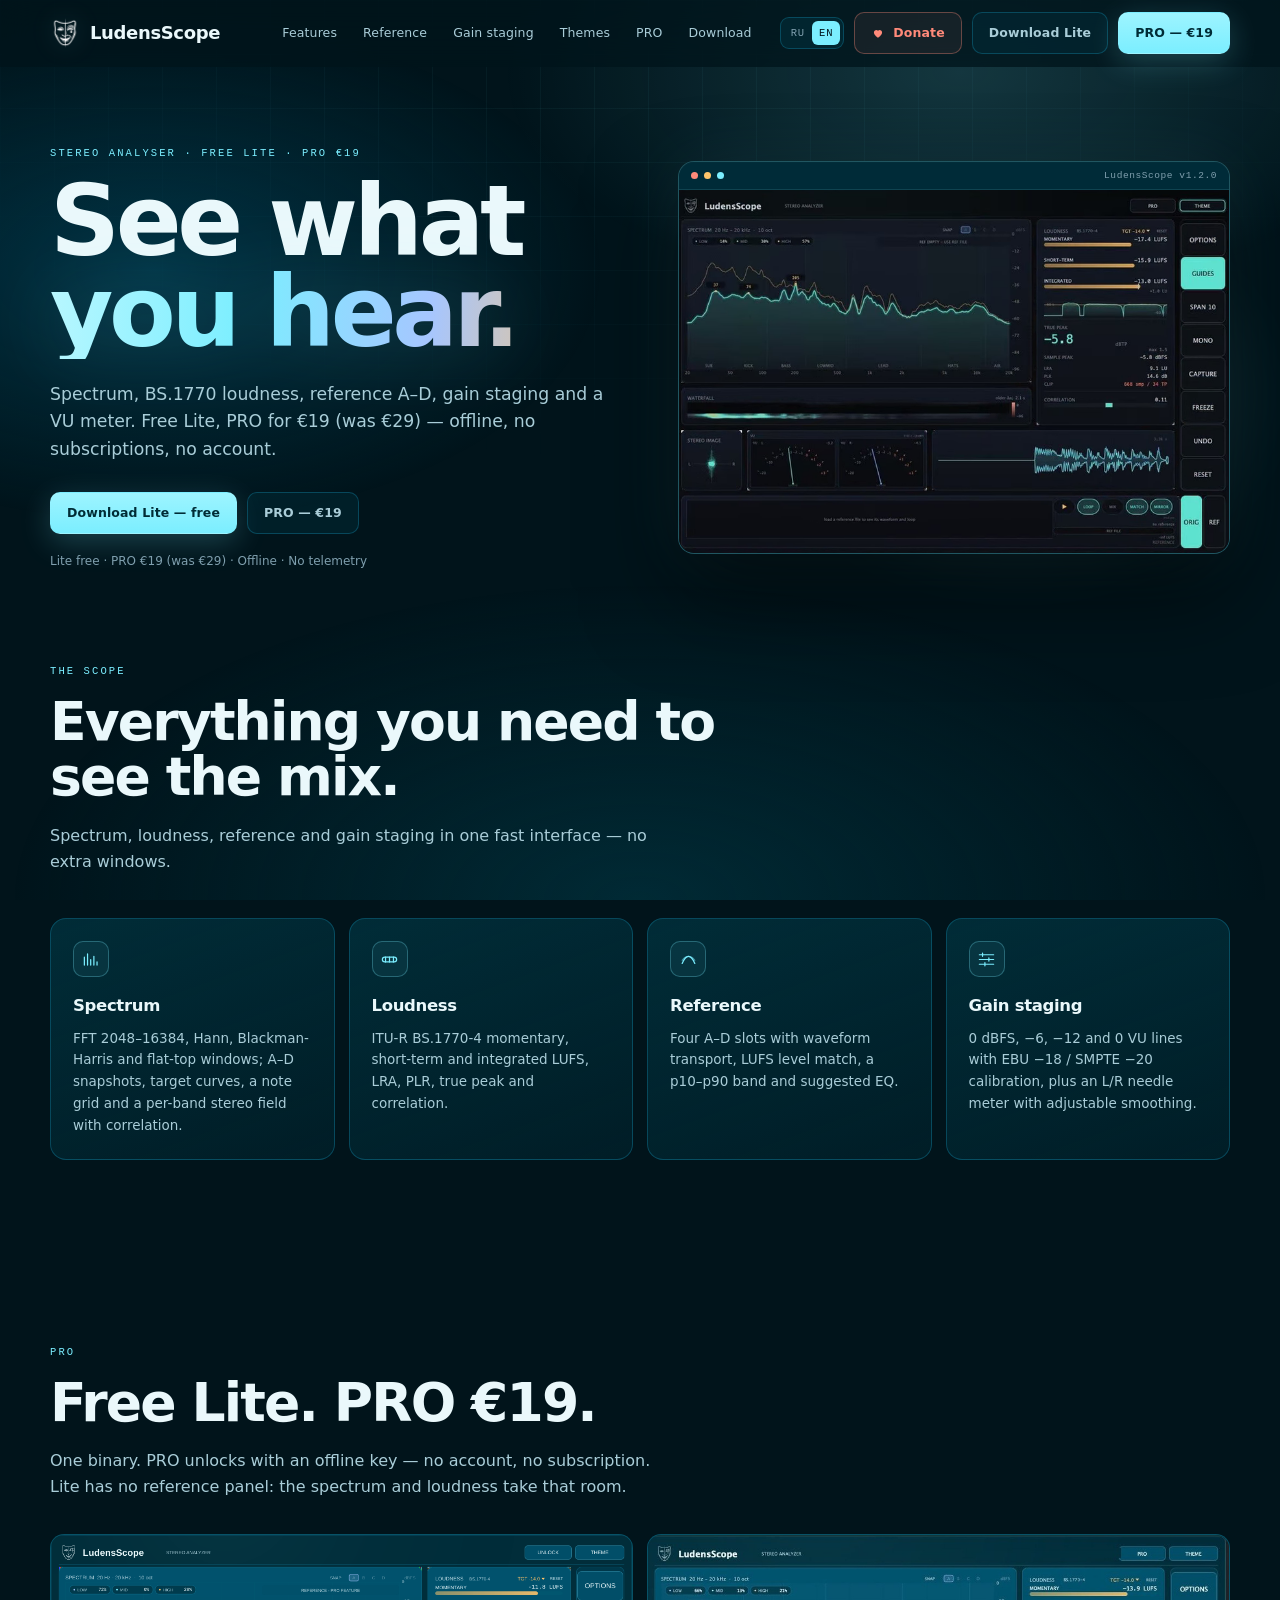
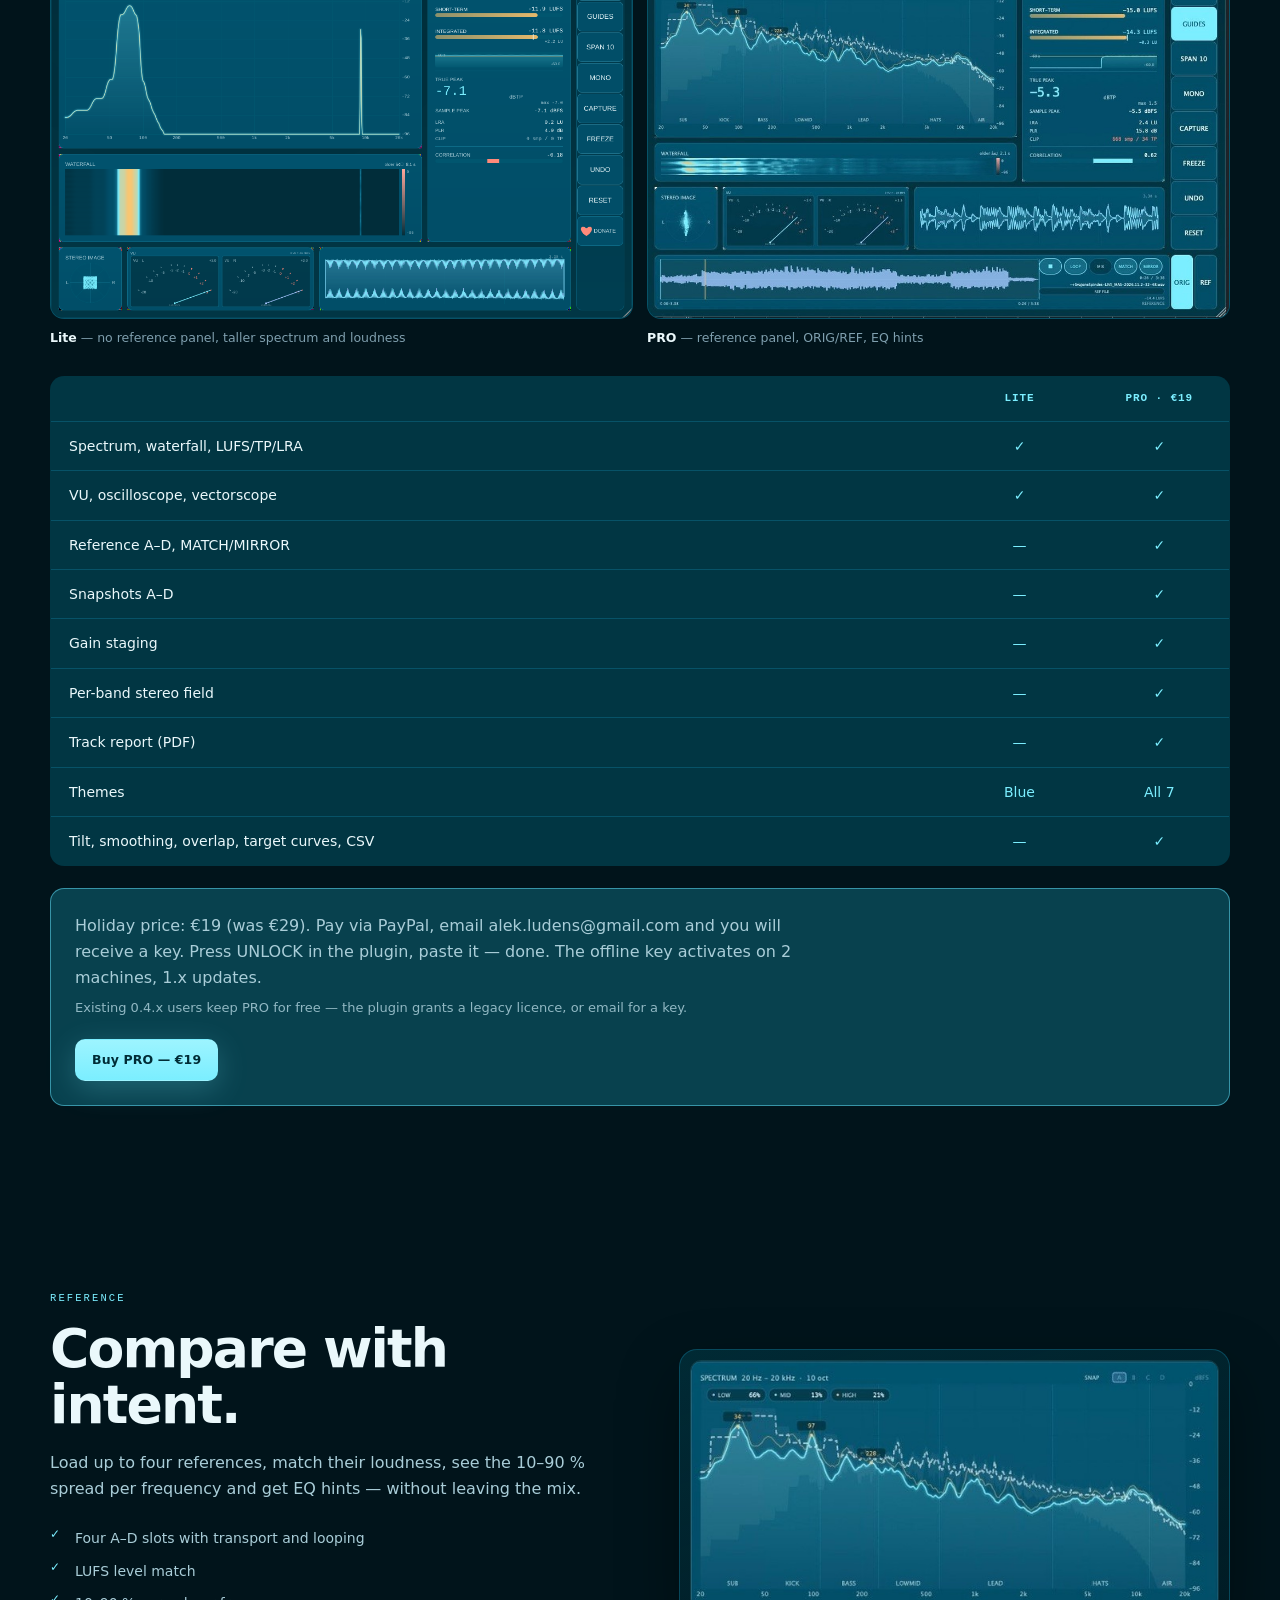
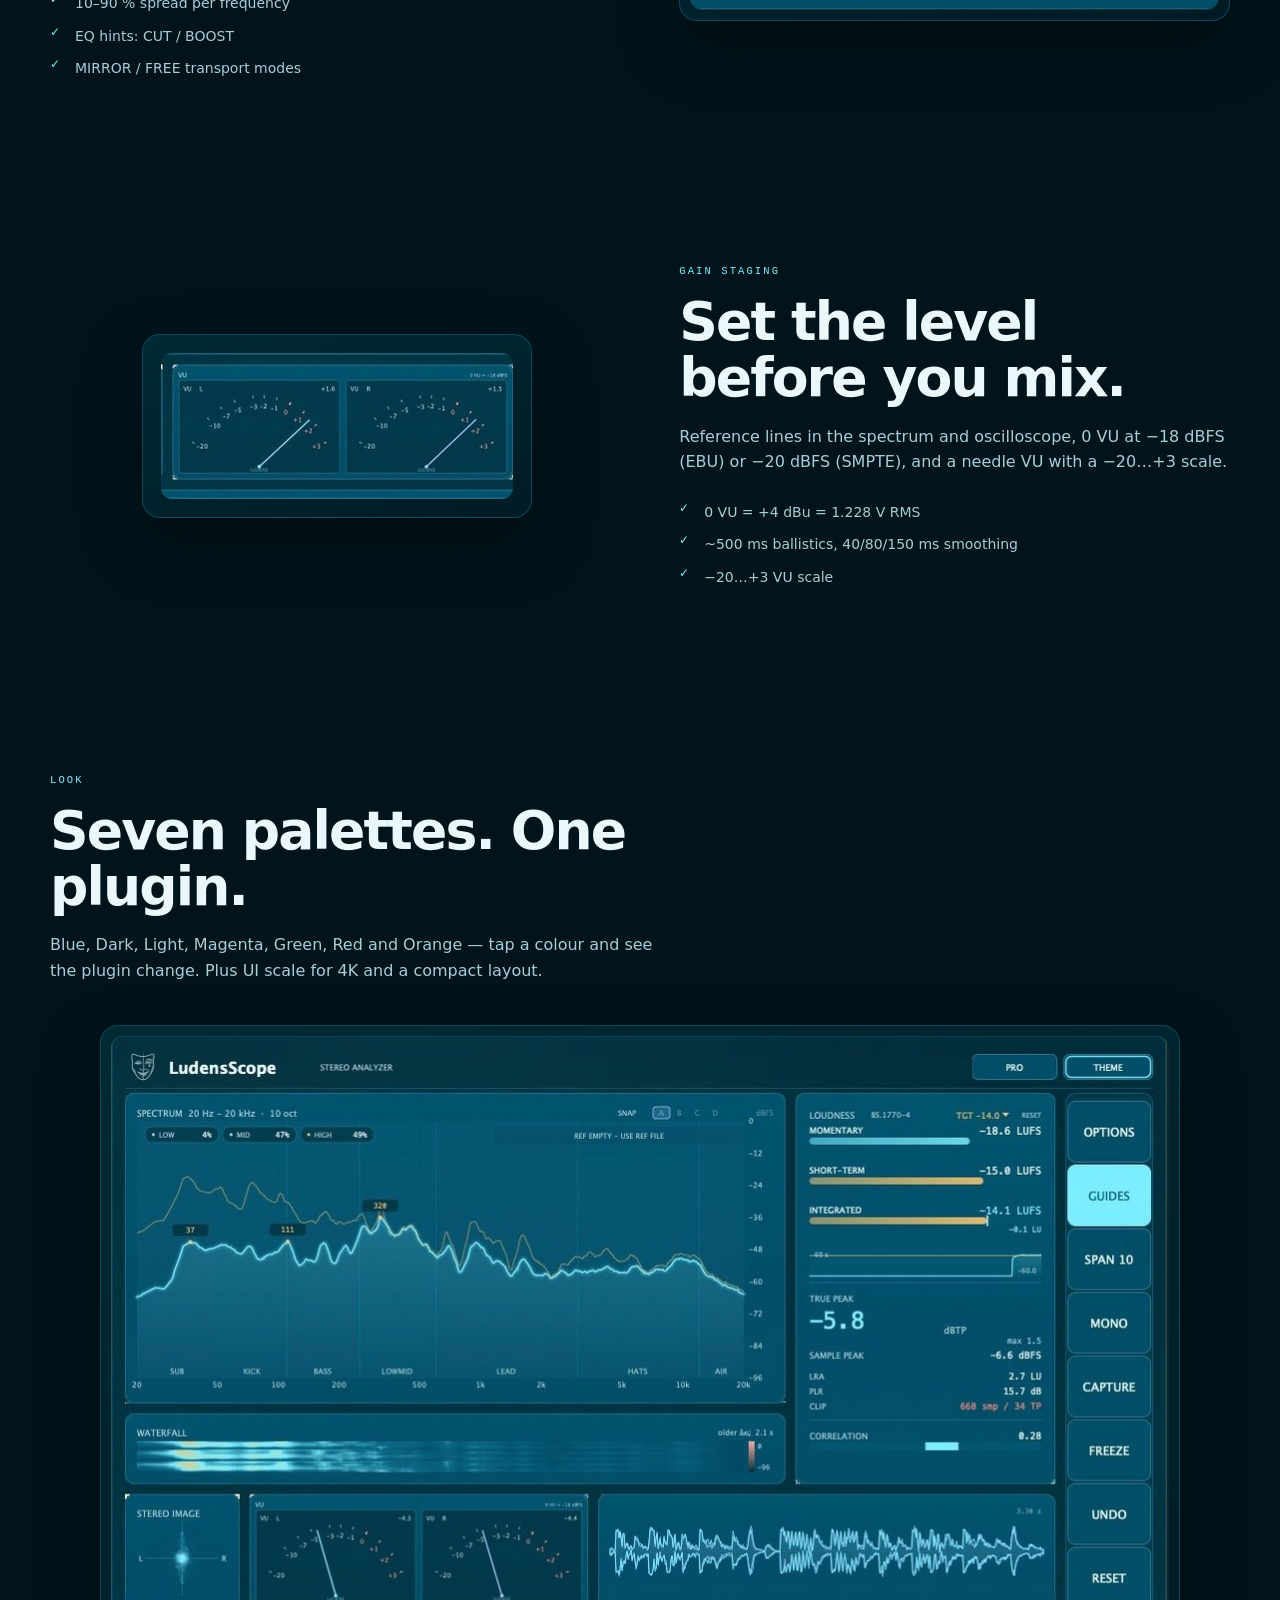
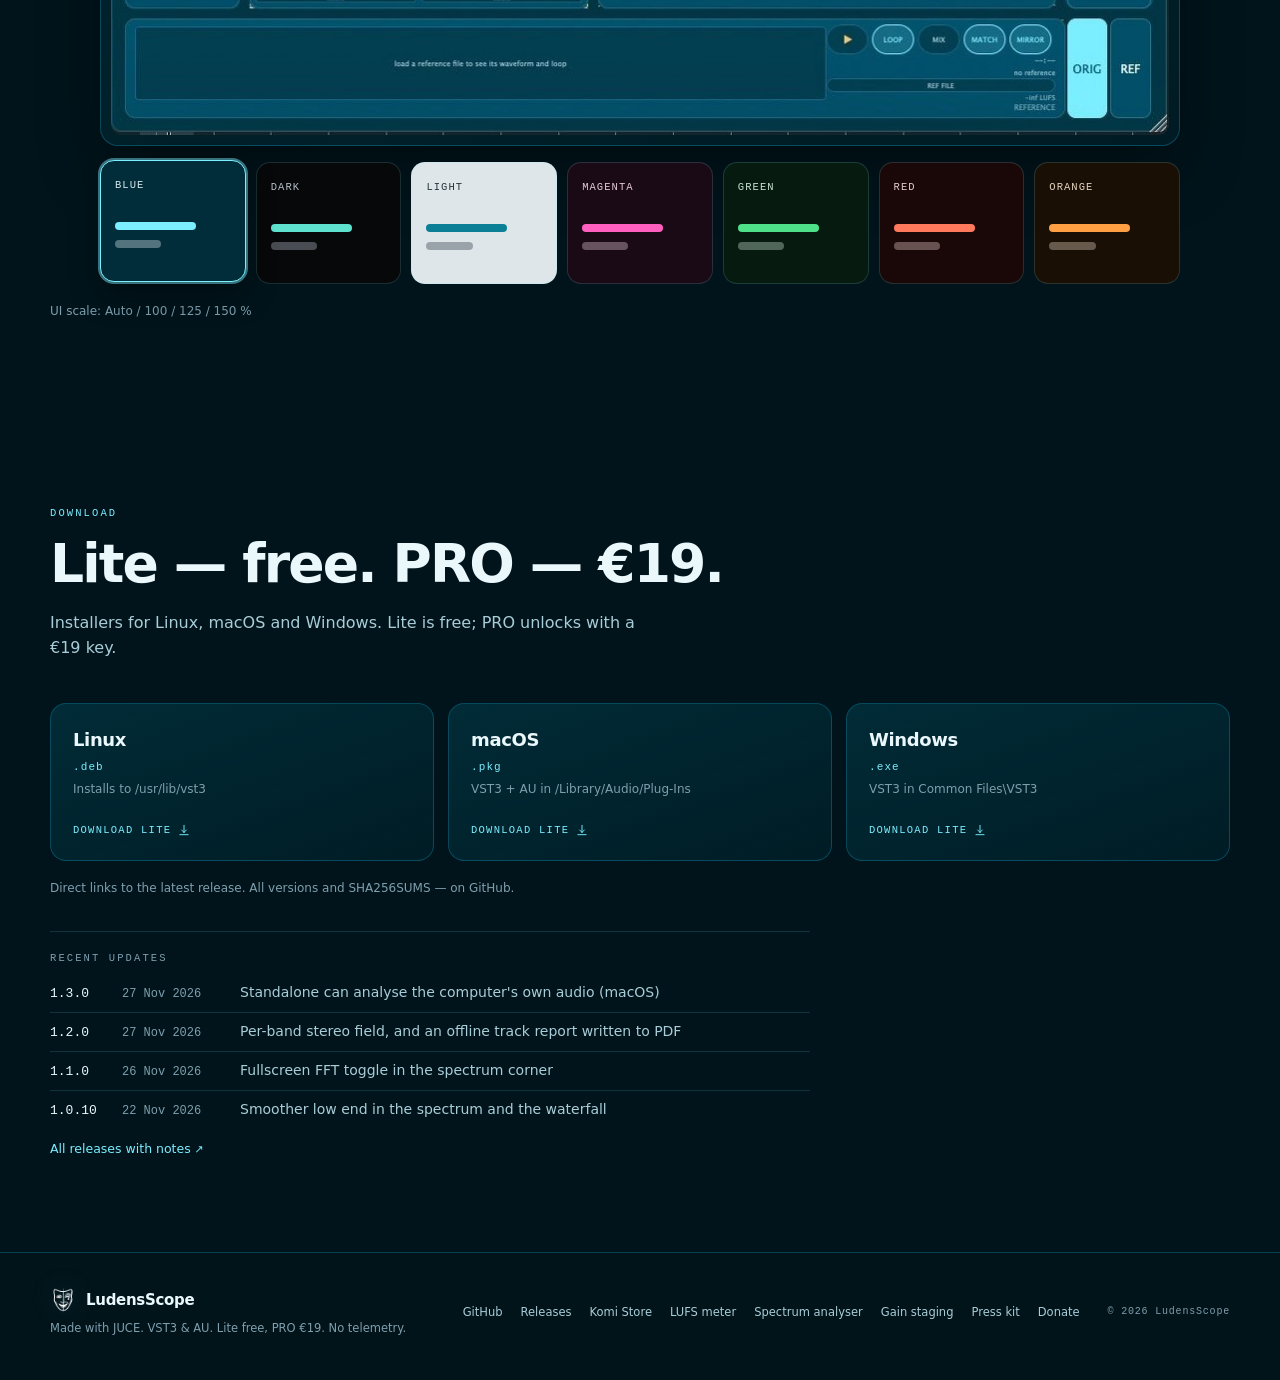
==== site/index.html @ 02ed9306 "1.3.0: system audio capture in the standalone (macOS) The standalone can meter what the computer pla" ====
<!DOCTYPE html>
<html lang="en"><head>
  <meta charset="utf-8">
  <meta name="viewport" content="width=device-width, initial-scale=1">
  <title>LudensScope — stereo analyser. Free Lite, PRO €19</title>
  <meta name="description" content="A free stereo analyzer for VST3 and AU: spectrum, BS.1770 loudness, four reference slots, gain staging and a standard VU meter.">
  <meta property="og:title" content="LudensScope — see what you hear">
  <meta property="og:description" content="A free stereo analyzer for VST3 and AU. Spectrum, loudness, reference, gain staging and VU.">
  <meta property="og:type" content="website">
  <meta property="og:image" content="https://ludensscope.pages.dev/assets/og-en.png">
  <meta property="og:image:width" content="1200">
  <meta property="og:image:height" content="630">
  <meta property="og:url" content="https://ludensscope.pages.dev/">
  <meta property="og:site_name" content="LudensScope">
  <meta property="og:locale" content="en_US">
  <meta property="og:locale:alternate" content="ru_RU">
  <meta name="twitter:card" content="summary_large_image">
  <meta name="twitter:image" content="https://ludensscope.pages.dev/assets/og-en.png">
  <meta name="theme-color" content="#01141b">
  <meta name="yandex-verification" content="302ff2bb98989cea">
<script type="application/ld+json">
{
  "@context": "https://schema.org",
  "@type": "SoftwareApplication",
  "name": "LudensScope",
  "description": "Stereo analyser for VST3, AU, CLAP and AAX: spectrum, BS.1770 loudness, four reference slots, gain staging and a needle VU meter. Free Lite, PRO €19.",
  "applicationCategory": "MultimediaApplication",
  "operatingSystem": "Windows, macOS, Linux",
  "softwareVersion": "1.3.0",
  "url": "https://ludensscope.pages.dev/",
  "offers": [
    { "@type": "Offer", "name": "Lite", "price": "0", "priceCurrency": "EUR", "availability": "https://schema.org/InStock" },
    { "@type": "Offer", "name": "PRO", "price": "19", "priceCurrency": "EUR", "url": "https://www.paypal.com/ncp/payment/9LQYYZMR7TW7G", "availability": "https://schema.org/InStock" }
  ]
}
</script>
  <link rel="canonical" href="https://ludensscope.pages.dev/">
  <link rel="icon" type="image/png" href="assets/logo.png">
  <link rel="stylesheet" href="styles.css">
  <noscript><style>.reveal{opacity:1;transform:none}</style></noscript>
<link rel="alternate" hreflang="ru" href="https://ludensscope.pages.dev/ru/">
<link rel="alternate" hreflang="en" href="https://ludensscope.pages.dev/">
<link rel="alternate" hreflang="x-default" href="https://ludensscope.pages.dev/">
</head>
<body>
<a class="skip" href="#main">Skip to content</a>

<header class="site-header" id="header">
  <div class="wrap header-inner">
    <a class="brand" href="#top" aria-label="LudensScope">
      <img src="assets/logo.png" alt="" width="30" height="30">
      <span>LudensScope</span>
    </a>

    <nav class="nav" id="nav" aria-label="Main">
      <a href="#features">Features</a>
      <a href="#reference">Reference</a>
      <a href="#gain">Gain staging</a>
      <a href="#themes">Themes</a>
      <a href="#pro">PRO</a>
      <a href="#download">Download</a>
    </nav>

    <div class="header-actions">
      <div class="lang" role="group" aria-label="Language"><a href="ru/">RU</a><a class="active" href="./" aria-current="page">EN</a></div>
      <a class="btn btn-donate" href="https://www.paypal.com/donate/?business=0eskimo0%40gmail.com&amp;item_name=Support&amp;currency_code=USD" target="_blank" rel="noopener">
        <svg viewBox="0 0 24 24" aria-hidden="true"><path d="M12 20s-7-4.35-7-9a4 4 0 0 1 7-2.65A4 4 0 0 1 19 11c0 4.65-7 9-7 9Z"></path></svg>
        <span>Donate</span>
      </a>
      <a class="btn btn-ghost header-cta" href="#download">Download Lite</a>
      <a class="btn btn-primary header-cta" href="#pro">PRO — €19</a>
      <button class="menu" id="menu-toggle" type="button" aria-label="Menu" aria-expanded="false" aria-controls="nav">
        <span></span><span></span><span></span>
      </button>
    </div>
  </div>
</header>

<main id="main">
  <section class="hero" id="top">
    <div class="wrap hero-grid">
      <div class="hero-copy">
        <p class="eyebrow reveal visible">Stereo analyser · Free Lite · <span class="nw">PRO €19</span></p>
        <h1 class="reveal visible"><span>See what</span> <span class="accent">you hear.</span></h1>
        <p class="lead reveal visible">Spectrum, BS.1770 loudness, reference A–D, gain staging and a VU meter. Free Lite, PRO for €19 (was €29) — offline, no subscriptions, no account.</p>
        <div class="hero-actions reveal">
          <a class="btn btn-primary" href="#download">Download Lite — free</a>
          <a class="btn btn-ghost" href="#pro">PRO — €19</a>
        </div>
        <p class="fine reveal">Lite free · PRO €19 (was €29) · Offline · No telemetry</p>
      </div>

      <div class="hero-visual reveal">
        <div class="window">
          <div class="window-bar">
            <span class="dot"></span><span class="dot"></span><span class="dot"></span>
            <em>LudensScope <span class="js-version">v1.2.0</span></em>
          </div>
          <video autoplay muted loop playsinline preload="metadata" poster="assets/ui-preview.jpg" width="848" height="560" aria-label="Animated preview of the LudensScope interface cycling through seven themes">
            <source src="assets/preview-themes.webm" type="video/webm">
            <source src="assets/preview-themes.mp4" type="video/mp4">
          </video>
        </div>
        <div class="glow" aria-hidden="true"></div>
      </div>
    </div>

  </section>

  <section class="section" id="features">
    <div class="wrap">
      <p class="eyebrow reveal">The scope</p>
      <h2 class="reveal">Everything you need to see the mix.</h2>
      <p class="section-lead reveal">Spectrum, loudness, reference and gain staging in one fast interface — no extra windows.</p>

      <div class="cards">
        <article class="card reveal">
          <div class="icon"><svg viewBox="0 0 24 24" aria-hidden="true"><path d="M3 19V9M7 19V5M11 19v-7M15 19V8M19 19v-4"></path></svg></div>
          <h3>Spectrum</h3>
          <p>FFT 2048–16384, Hann, Blackman-Harris and flat-top windows; A–D snapshots, target curves, a note grid and a per-band stereo field with correlation.</p>
        </article>
        <article class="card reveal">
          <div class="icon"><svg viewBox="0 0 24 24" aria-hidden="true"><rect x="3" y="9" width="18" height="6" rx="3"></rect><path d="M7 9v6M12 9v6M17 9v6"></path></svg></div>
          <h3>Loudness</h3>
          <p>ITU-R BS.1770-4 momentary, short-term and integrated LUFS, LRA, PLR, true peak and correlation.</p>
        </article>
        <article class="card reveal">
          <div class="icon"><svg viewBox="0 0 24 24" aria-hidden="true"><path d="M4 17c3-7 6-9 8-9s5 2 8 9"></path><path d="M4 13c3-4 6-5 8-5s5 1 8 5" opacity=".5"></path></svg></div>
          <h3>Reference</h3>
          <p>Four A–D slots with waveform transport, LUFS level match, a p10–p90 band and suggested EQ.</p>
        </article>
        <article class="card reveal">
          <div class="icon"><svg viewBox="0 0 24 24" aria-hidden="true"><path d="M3 6h18M3 12h18M3 18h18"></path><path d="M7 4v4M15 10v4M10 16v4"></path></svg></div>
          <h3>Gain staging</h3>
          <p>0 dBFS, −6, −12 and 0 VU lines with EBU −18 / SMPTE −20 calibration, plus an L/R needle meter with adjustable smoothing.</p>
        </article>
      </div>
    </div>
  </section>

  <section class="section" id="pro">
    <div class="wrap">
      <p class="eyebrow reveal">PRO</p>
      <h2 class="reveal">Free Lite. PRO €19.</h2>
      <p class="section-lead reveal">One binary. PRO unlocks with an offline key — no account, no subscription. Lite has no reference panel: the spectrum and loudness take that room.</p>
            <div class="compare reveal">
        <figure>
          <img src="assets/ui-preview-lite.png" width="1060" height="700"
               alt="Lite: spectrum and loudness use the full height, no reference panel">
          <figcaption><b>Lite</b> — no reference panel, taller spectrum and loudness</figcaption>
        </figure>
        <figure>
          <img src="assets/ui-preview.jpg" width="1060" height="700"
               alt="PRO: reference panel with transport, ORIG/REF and EQ hints">
          <figcaption><b>PRO</b> — reference panel, ORIG/REF, EQ hints</figcaption>
        </figure>
      </div>

<table class="price-table reveal">
        <thead><tr><th></th><th>Lite</th><th>PRO · €19</th></tr></thead>
        <tbody>
          <tr><td>Spectrum, waterfall, LUFS/TP/LRA</td><td>✓</td><td>✓</td></tr>
          <tr><td>VU, oscilloscope, vectorscope</td><td>✓</td><td>✓</td></tr>
          <tr><td>Reference A–D, MATCH/MIRROR</td><td>—</td><td>✓</td></tr>
          <tr><td>Snapshots A–D</td><td>—</td><td>✓</td></tr>
          <tr><td>Gain staging</td><td>—</td><td>✓</td></tr>
          <tr><td>Per-band stereo field</td><td>—</td><td>✓</td></tr>
          <tr><td>Track report (PDF)</td><td>—</td><td>✓</td></tr>
          <tr><td>Themes</td><td>Blue</td><td>All 7</td></tr>
          <tr><td>Tilt, smoothing, overlap, target curves, CSV</td><td>—</td><td>✓</td></tr>
        </tbody>
      </table>
      <div class="full-actions reveal">
        <p>Holiday price: €19 (was €29). Pay via PayPal, email <a href="mailto:alek.ludens@gmail.com">alek.ludens@gmail.com</a> and you will receive a key. Press UNLOCK in the plugin, paste it — done. The offline key activates on 2 machines, 1.x updates.</p>
        <p class="fine">Existing 0.4.x users keep PRO for free — the plugin grants a legacy licence, or email for a key.</p>
        <a class="btn btn-primary" href="https://www.paypal.com/ncp/payment/9LQYYZMR7TW7G" target="_blank" rel="noopener">Buy PRO — €19</a>
      </div>
    </div>
  </section>

  <section class="section split" id="reference">
    <div class="wrap split-grid">
      <div class="split-copy">
        <p class="eyebrow reveal">Reference</p>
        <h2 class="reveal">Compare with intent.</h2>
        <p class="section-lead reveal">Load up to four references, match their loudness, see the 10–90 % spread per frequency and get EQ hints — without leaving the mix.</p>
        <ul class="ticks reveal">
          <li>Four A–D slots with transport and looping</li>
          <li>LUFS level match</li>
          <li>10–90 % spread per frequency</li>
          <li>EQ hints: CUT / BOOST</li>
          <li>MIRROR / FREE transport modes</li>
        </ul>
      </div>
      <div class="shot reveal"><img src="assets/spectrum.png" alt="LudensScope spectrum: LOW/MID/HIGH bands, dBFS scale and frequency labels" ></div>
    </div>
  </section>

  <section class="section split reverse" id="gain">
    <div class="wrap split-grid">
      <div class="shot vu reveal"><img src="assets/vu.png" alt="LudensScope stereo VU meter with L and R needles" ></div>
      <div class="split-copy">
        <p class="eyebrow reveal">Gain staging</p>
        <h2 class="reveal">Set the level before you mix.</h2>
        <p class="section-lead reveal">Reference lines in the spectrum and oscilloscope, 0 VU at −18 dBFS (EBU) or −20 dBFS (SMPTE), and a needle VU with a −20…+3 scale.</p>
        <ul class="ticks reveal">
          <li>0 VU = +4 dBu = 1.228 V RMS</li>
          <li>~500 ms ballistics, 40/80/150 ms smoothing</li>
          <li>−20…+3 VU scale</li>
        </ul>
      </div>
    </div>
  </section>

  <section class="section" id="themes">
    <div class="wrap">
      <p class="eyebrow reveal">Look</p>
      <h2 class="reveal">Seven palettes. One plugin.</h2>
      <p class="section-lead reveal">Blue, Dark, Light, Magenta, Green, Red and Orange — tap a colour and see the plugin change. Plus UI scale for 4K and a compact layout.</p>

      <div class="theme-preview reveal">
        <img id="theme-shot" src="assets/themes/blue.jpg" width="1060" height="700"
             alt="LudensScope — theme Blue" data-alt-prefix="LudensScope — theme">
      </div>

      <div class="swatches reveal" data-theme-picker role="group" aria-label="Interface theme">
        <button class="swatch" type="button" data-shot="../assets/themes/blue.jpg" data-name="Blue" aria-pressed="true" style="--sw-bg:#012d3a;--sw-panel:#014e68;--sw-accent:#7beeff;--sw-text:#eaf8fb"><span>Blue</span><i></i><i></i><i></i></button>
        <button class="swatch" type="button" data-shot="../assets/themes/dark.jpg" data-name="Dark" aria-pressed="false" style="--sw-bg:#07080a;--sw-panel:#141922;--sw-accent:#5ee1cf;--sw-text:#c3ccd6"><span>Dark</span><i></i><i></i><i></i></button>
        <button class="swatch" type="button" data-shot="../assets/themes/light.jpg" data-name="Light" aria-pressed="false" style="--sw-bg:#dfe6ea;--sw-panel:#ffffff;--sw-accent:#0b7f96;--sw-text:#17262e"><span>Light</span><i></i><i></i><i></i></button>
        <button class="swatch" type="button" data-shot="../assets/themes/magenta.jpg" data-name="Magenta" aria-pressed="false" style="--sw-bg:#1a0a15;--sw-panel:#33132a;--sw-accent:#ff5fbf;--sw-text:#f6d9ea"><span>Magenta</span><i></i><i></i><i></i></button>
        <button class="swatch" type="button" data-shot="../assets/themes/green.jpg" data-name="Green" aria-pressed="false" style="--sw-bg:#071a10;--sw-panel:#0f2e1f;--sw-accent:#4fe08a;--sw-text:#d6f2e0"><span>Green</span><i></i><i></i><i></i></button>
        <button class="swatch" type="button" data-shot="../assets/themes/red.jpg" data-name="Red" aria-pressed="false" style="--sw-bg:#1a0808;--sw-panel:#331111;--sw-accent:#ff7a5c;--sw-text:#f6dada"><span>Red</span><i></i><i></i><i></i></button>
        <button class="swatch" type="button" data-shot="../assets/themes/orange.jpg" data-name="Orange" aria-pressed="false" style="--sw-bg:#1a0f05;--sw-panel:#33200c;--sw-accent:#ff9f43;--sw-text:#f6e6d2"><span>Orange</span><i></i><i></i><i></i></button>
      </div>
      <p class="fine reveal">UI scale: Auto / 100 / 125 / 150 %</p>
    </div>
  </section>

  <section class="section" id="download">
    <div class="wrap">
      <p class="eyebrow reveal">Download</p>
      <h2 class="reveal">Lite — free. PRO — €19.</h2>
      <p class="section-lead reveal">Installers for Linux, macOS and Windows. Lite is free; PRO unlocks with a €19 key.</p>

      <div class="downloads">
        <a class="download reveal" href="https://github.com/ltillegal/ludensscope/releases/latest/download/LudensScope-linux.deb" target="_blank" rel="noopener">
          <span class="os">Linux</span>
          <span class="file">.deb</span>
          <span class="path">Installs to /usr/lib/vst3</span>
          <span class="dl"><span>Download Lite</span><svg viewBox="0 0 24 24" aria-hidden="true"><path d="M12 4v12m0 0 4-4m-4 4-4-4M5 20h14"></path></svg></span>
        </a>
        <a class="download reveal" href="https://github.com/ltillegal/ludensscope/releases/latest/download/LudensScope-macos.pkg" target="_blank" rel="noopener">
          <span class="os">macOS</span>
          <span class="file">.pkg</span>
          <span class="path">VST3 + AU in /Library/Audio/Plug-Ins</span>
          <span class="dl"><span>Download Lite</span><svg viewBox="0 0 24 24" aria-hidden="true"><path d="M12 4v12m0 0 4-4m-4 4-4-4M5 20h14"></path></svg></span>
        </a>
        <a class="download reveal" href="https://github.com/ltillegal/ludensscope/releases/latest/download/LudensScope-windows.exe" target="_blank" rel="noopener">
          <span class="os">Windows</span>
          <span class="file">.exe</span>
          <span class="path">VST3 in Common Files\VST3</span>
          <span class="dl"><span>Download Lite</span><svg viewBox="0 0 24 24" aria-hidden="true"><path d="M12 4v12m0 0 4-4m-4 4-4-4M5 20h14"></path></svg></span>
        </a>
      </div>

      <p class="fine reveal">Direct links to the latest release. All versions and SHA256SUMS — <a href="https://github.com/ltillegal/ludensscope/releases">on GitHub</a>.</p>

      <div class="updates reveal" id="updates">
        <p class="updates-title">Recent updates</p>
        <ul>
          <li><span class="ver">1.3.0</span><span class="date">27 Nov 2026</span><span class="what">Standalone can analyse the computer's own audio (macOS)</span></li>
          <li><span class="ver">1.2.0</span><span class="date">27 Nov 2026</span><span class="what">Per-band stereo field, and an offline track report written to PDF</span></li>
          <li><span class="ver">1.1.0</span><span class="date">26 Nov 2026</span><span class="what">Fullscreen FFT toggle in the spectrum corner</span></li>
          <li><span class="ver">1.0.10</span><span class="date">22 Nov 2026</span><span class="what">Smoother low end in the spectrum and the waterfall</span></li>
        </ul>
        <a class="updates-more" href="https://github.com/ltillegal/ludensscope/releases">All releases with notes</a>
      </div>

    </div>
  </section>

</main>

<footer class="footer">
  <div class="wrap footer-inner">
    <div class="footer-brand">
      <a class="brand" href="#top"><img src="assets/logo.png" alt="" width="26" height="26"><span>LudensScope</span></a>
      <p>Made with JUCE. VST3 &amp; AU. Lite free, PRO €19. No telemetry.</p>
    </div>
    <nav class="footer-nav" aria-label="Links">
      <a href="https://github.com/ltillegal/ludensscope" target="_blank" rel="noopener">GitHub</a>
      <a href="https://github.com/ltillegal/ludensscope/releases" target="_blank" rel="noopener">Releases</a>
      <a href="https://komistore.app/" target="_blank" rel="noopener">Komi Store</a>
      <a href="free-lufs-meter/">LUFS meter</a>
      <a href="free-spectrum-analyzer/">Spectrum analyser</a>
      <a href="gain-staging/">Gain staging</a>
      <a href="press/">Press kit</a>
      <a href="https://www.paypal.com/donate/?business=0eskimo0%40gmail.com&amp;item_name=Support&amp;currency_code=USD" target="_blank" rel="noopener">Donate</a>
    </nav>
    <p class="copy">© 2026 LudensScope</p>
  </div>
</footer>

<script src="app.js"></script>


</body></html>
---- site/styles.css ----
:root {
  --bg: #01141b;
  --bg-2: #012d3a;
  --panel: #013643;
  --panel-2: #014e68;
  --line: rgba(13, 106, 134, 0.55);
  --line-soft: rgba(123, 238, 255, 0.14);
  --text: #eaf8fb;
  --dim: #a9cdd8;
  --mute: #7f9fae;
  --accent: #7beeff;
  --accent-2: #ffc46b;
  --hot: #ff8a7a;
  --cold: #a6c6ff;
  --violet: #b18cff;
  --radius: 18px;
  --wrap: 1180px;
  --sans: Inter, ui-sans-serif, system-ui, -apple-system, "Segoe UI", Roboto, sans-serif;
  --mono: "JetBrains Mono", ui-monospace, SFMono-Regular, Menlo, Consolas, monospace;
}

* { box-sizing: border-box; }

html { scroll-behavior: smooth; overflow-x: clip; }

section[id] { scroll-margin-top: 84px; }

body {
  margin: 0;
  background: var(--bg);
  color: var(--text);
  font-family: var(--sans);
  font-size: 16px;
  line-height: 1.6;
  -webkit-font-smoothing: antialiased;
  overflow-x: hidden;
}

body::before {
  content: "";
  position: fixed;
  inset: 0;
  z-index: -2;
  background-image:
    linear-gradient(rgba(123, 238, 255, 0.045) 1px, transparent 1px),
    linear-gradient(90deg, rgba(123, 238, 255, 0.045) 1px, transparent 1px);
  background-size: 54px 54px;
  -webkit-mask-image: radial-gradient(ellipse 90% 70% at 50% 0%, #000 20%, transparent 75%);
  mask-image: radial-gradient(ellipse 90% 70% at 50% 0%, #000 20%, transparent 75%);
  pointer-events: none;
}

body::after {
  content: "";
  position: fixed;
  inset: 0;
  z-index: -1;
  background:
    radial-gradient(ellipse 55% 40% at 75% 8%, rgba(123, 238, 255, 0.16), transparent 65%),
    radial-gradient(ellipse 50% 40% at 12% 30%, rgba(1, 78, 104, 0.55), transparent 70%),
    radial-gradient(ellipse 70% 50% at 50% 100%, rgba(1, 54, 67, 0.65), transparent 70%);
  pointer-events: none;
}

::selection { background: var(--accent); color: var(--bg); }

a { color: inherit; text-decoration: none; }

img { max-width: 100%; }
.nw { white-space: nowrap; }

.wrap {
  width: min(var(--wrap), calc(100% - 48px));
  margin-inline: auto;
}

.skip {
  position: absolute;
  left: -999px;
  top: 10px;
  z-index: 100;
  padding: 10px 16px;
  border-radius: 10px;
  background: var(--accent);
  color: var(--bg);
  font-weight: 700;
}
.skip:focus { left: 16px; }

.eyebrow {
  margin: 0 0 14px;
  font-family: var(--mono);
  font-size: 10.5px;
  letter-spacing: 0.2em;
  text-transform: uppercase;
  color: var(--accent);
  opacity: 0.85;
}

h1, h2, h3 { margin: 0; font-weight: 700; letter-spacing: -0.035em; }

h2 {
  font-size: clamp(2rem, 4.2vw, 3.35rem);
  line-height: 1.04;
  max-width: 760px;
}

.lead {
  margin: 22px 0 0;
  max-width: 560px;
  font-size: clamp(1rem, 1.35vw, 1.12rem);
  color: var(--dim);
}

.section-lead {
  margin: 18px 0 0;
  max-width: 620px;
  font-size: 1rem;
  color: var(--dim);
}

.fine {
  margin: 18px 0 0;
  font-size: 12px;
  color: var(--mute);
}

/* ---------- recent updates ---------- */

.updates {
  margin-top: 32px;
  padding-top: 18px;
  border-top: 1px solid var(--line-soft);
  max-width: 760px;
}

.updates-title {
  margin: 0 0 8px;
  font-family: var(--mono);
  font-size: 10.5px;
  letter-spacing: 0.2em;
  text-transform: uppercase;
  color: var(--mute);
}

.updates ul { list-style: none; margin: 0; padding: 0; }

.updates li {
  display: grid;
  grid-template-columns: 58px 104px 1fr;
  gap: 14px;
  align-items: baseline;
  padding: 7px 0;
  border-bottom: 1px solid var(--line-soft);
  font-size: 14px;
  color: var(--dim);
}

.updates li:last-child { border-bottom: 0; }
.updates .ver { font-family: var(--mono); font-size: 13px; color: var(--text); }
.updates .date { font-family: var(--mono); font-size: 12px; color: var(--mute); }

.updates-more {
  display: inline-block;
  margin-top: 10px;
  font-size: 12.5px;
  color: var(--accent);
  text-decoration: none;
}

.updates-more::after { content: " \2197"; font-size: 11px; }
.updates-more:hover { text-decoration: underline; }

@media (max-width: 560px) {
  .updates li { grid-template-columns: 58px 1fr; gap: 4px 12px; }
  .updates .what { grid-column: 1 / -1; }
}

/* ---------- header ---------- */

.site-header {
  position: sticky;
  top: 0;
  z-index: 50;
  background: rgba(1, 20, 27, 0.75);
  -webkit-backdrop-filter: blur(16px);
  backdrop-filter: blur(16px);
  border-bottom: 1px solid transparent;
  transition: border-color 0.25s ease, background 0.25s ease;
}
.site-header.scrolled {
  background: rgba(1, 20, 27, 0.92);
  border-bottom-color: var(--line);
}

.header-inner {
  display: flex;
  align-items: center;
  gap: 28px;
  height: 66px;
}

.brand {
  display: inline-flex;
  align-items: center;
  gap: 10px;
  font-size: 18px;
  font-weight: 700;
  letter-spacing: -0.02em;
  white-space: nowrap;
}
.brand img { display: block; filter: drop-shadow(0 0 12px rgba(123, 238, 255, 0.25)); }

.nav {
  display: flex;
  align-items: center;
  gap: 26px;
  margin-left: auto;
}
.nav a {
  font-size: 12.5px;
  letter-spacing: 0.01em;
  color: var(--dim);
  transition: color 0.18s ease;
}
.nav a:hover { color: var(--text); }

.header-actions {
  display: flex;
  align-items: center;
  gap: 10px;
}

.lang {
  display: inline-flex;
  align-items: center;
  padding: 3px;
  border: 1px solid var(--line);
  border-radius: 9px;
  background: rgba(1, 54, 67, 0.45);
}
.lang a {
  display: inline-block;
  color: var(--mute);
  font-family: var(--mono);
  font-size: 10.5px;
  letter-spacing: 0.08em;
  padding: 4px 7px;
  border-radius: 6px;
  text-decoration: none;
  transition: background 0.18s ease, color 0.18s ease;
}
.lang a.active { background: var(--accent); color: var(--bg); }
.lang a:focus-visible { outline: 2px solid var(--accent-2); outline-offset: 2px; }

.btn {
  display: inline-flex;
  align-items: center;
  gap: 8px;
  padding: 10px 16px;
  border-radius: 10px;
  border: 1px solid transparent;
  font-size: 12.5px;
  font-weight: 600;
  letter-spacing: 0.01em;
  cursor: pointer;
  transition: transform 0.18s ease, background 0.18s ease, border-color 0.18s ease, box-shadow 0.18s ease;
  white-space: nowrap;
}
.btn:hover { transform: translateY(-1px); }
.btn:focus-visible { outline: 2px solid var(--accent-2); outline-offset: 3px; }

.btn-primary {
  background: linear-gradient(180deg, #9df4ff, var(--accent));
  color: #002c36;
  box-shadow: 0 8px 30px rgba(123, 238, 255, 0.22);
}
.btn-primary:hover { box-shadow: 0 10px 36px rgba(123, 238, 255, 0.32); }

.btn-ghost {
  border-color: var(--line);
  background: rgba(1, 54, 67, 0.35);
  color: var(--dim);
}
.btn-ghost:hover { border-color: rgba(123, 238, 255, 0.5); color: var(--text); }

.btn-donate {
  border-color: rgba(255, 138, 122, 0.35);
  background: rgba(255, 138, 122, 0.07);
  color: var(--hot);
}
.btn-donate svg {
  width: 14px;
  height: 14px;
  fill: currentColor;
  stroke: none;
}
.btn-donate:hover { border-color: rgba(255, 138, 122, 0.65); background: rgba(255, 138, 122, 0.12); }

.menu {
  display: none;
  width: 38px;
  height: 38px;
  padding: 10px 9px;
  border: 1px solid var(--line);
  border-radius: 9px;
  background: rgba(1, 54, 67, 0.35);
  cursor: pointer;
}
.menu span {
  display: block;
  height: 1.5px;
  margin: 4px 0;
  background: var(--dim);
  border-radius: 2px;
  transition: transform 0.2s ease, opacity 0.2s ease;
}

/* ---------- hero ---------- */

.hero { padding: 78px 0 56px; }

.hero-grid {
  display: grid;
  grid-template-columns: 1.02fr 0.98fr;
  align-items: center;
  gap: 54px;
}

.hero h1 {
  font-size: clamp(3.4rem, 7.6vw, 6.2rem);
  line-height: 0.94;
  letter-spacing: -0.045em;
}
.hero h1 span { display: block; }
.hero h1 .accent {
  background: linear-gradient(96deg, #b8f7ff 0%, var(--accent) 34%, var(--cold) 66%, var(--accent-2) 100%);
  -webkit-background-clip: text;
  background-clip: text;
  color: transparent;
  filter: drop-shadow(0 0 38px rgba(123, 238, 255, 0.18));
}

.hero-actions {
  display: flex;
  flex-wrap: wrap;
  gap: 10px;
  margin-top: 28px;
}

.hero-visual { position: relative; }

.window {
  position: relative;
  z-index: 2;
  border: 1px solid rgba(123, 238, 255, 0.25);
  border-radius: 16px;
  background: #01222c;
  overflow: hidden;
  box-shadow:
    0 40px 90px rgba(0, 0, 0, 0.55),
    0 0 70px rgba(123, 238, 255, 0.09),
    inset 0 1px 0 rgba(255, 255, 255, 0.06);
}
.window-bar {
  display: flex;
  align-items: center;
  gap: 6px;
  height: 28px;
  padding: 0 12px;
  background: rgba(1, 45, 58, 0.9);
  border-bottom: 1px solid rgba(123, 238, 255, 0.12);
}
.window-bar .dot {
  width: 7px;
  height: 7px;
  border-radius: 50%;
  background: var(--line);
}
.window-bar .dot:nth-child(1) { background: var(--hot); }
.window-bar .dot:nth-child(2) { background: var(--accent-2); }
.window-bar .dot:nth-child(3) { background: var(--accent); }
.window-bar em {
  margin-left: auto;
  font-family: var(--mono);
  font-size: 9.5px;
  font-style: normal;
  letter-spacing: 0.06em;
  color: var(--mute);
}
.window img, .window video { display: block; width: 100%; height: auto; }

.glow {
  position: absolute;
  inset: -12% -8% -18% -8%;
  z-index: 0;
  background: radial-gradient(ellipse 60% 55% at 60% 55%, rgba(123, 238, 255, 0.25), transparent 70%);
  filter: blur(28px);
  pointer-events: none;
}

.stats {
  display: grid;
  grid-template-columns: repeat(4, 1fr);
  gap: 18px;
  margin-top: 64px;
  padding-top: 24px;
  border-top: 1px solid var(--line);
}
.stats div { display: flex; flex-direction: column; gap: 4px; }
.stats strong {
  font-family: var(--mono);
  font-size: clamp(1.15rem, 2vw, 1.55rem);
  font-weight: 500;
  letter-spacing: -0.03em;
  color: var(--text);
}
.stats span {
  font-family: var(--mono);
  font-size: 10px;
  letter-spacing: 0.14em;
  text-transform: uppercase;
  color: var(--mute);
}

/* ---------- sections ---------- */

.section { padding: 92px 0; }

#features { padding-top: 36px; }

.cards {
  display: grid;
  grid-template-columns: repeat(4, 1fr);
  gap: 14px;
  margin-top: 44px;
}

.card {
  position: relative;
  padding: 22px;
  border: 1px solid var(--line);
  border-radius: 16px;
  background: linear-gradient(160deg, rgba(1, 54, 67, 0.72), rgba(1, 45, 58, 0.38));
  transition: transform 0.22s ease, border-color 0.22s ease, background 0.22s ease;
}
.card:hover {
  transform: translateY(-3px);
  border-color: rgba(123, 238, 255, 0.42);
  background: linear-gradient(160deg, rgba(1, 60, 75, 0.85), rgba(1, 45, 58, 0.45));
}
.card .icon {
  width: 36px;
  height: 36px;
  display: grid;
  place-items: center;
  margin-bottom: 16px;
  border: 1px solid rgba(123, 238, 255, 0.28);
  border-radius: 10px;
  background: rgba(123, 238, 255, 0.06);
  color: var(--accent);
}
.card .icon svg {
  width: 19px;
  height: 19px;
  fill: none;
  stroke: currentColor;
  stroke-width: 1.55;
  stroke-linecap: round;
  stroke-linejoin: round;
}
.card h3 { font-size: 16.5px; letter-spacing: -0.02em; }
.card p {
  margin: 8px 0 0;
  font-size: 13.5px;
  line-height: 1.62;
  color: var(--dim);
}

/* ---------- split sections ---------- */

.split-grid {
  display: grid;
  grid-template-columns: 1.02fr 0.98fr;
  align-items: center;
  gap: 56px;
}
.split.reverse .split-grid > .split-copy { order: 2; }
.split.reverse .split-grid > .shot { order: 1; }

.ticks {
  list-style: none;
  margin: 26px 0 0;
  padding: 0;
  display: grid;
  gap: 10px;
}
.ticks li {
  position: relative;
  padding-left: 25px;
  font-size: 14px;
  color: var(--dim);
}
.ticks li::before {
  content: "✓";
  position: absolute;
  left: 0;
  top: -1px;
  font-family: var(--mono);
  font-size: 12px;
  color: var(--accent);
}

.shot {
  padding: 10px;
  border: 1px solid var(--line);
  border-radius: 18px;
  background: linear-gradient(160deg, rgba(1, 54, 67, 0.65), rgba(1, 45, 58, 0.3));
  box-shadow: 0 24px 60px rgba(0, 0, 0, 0.35);
}
.shot img {
  display: block;
  width: 100%;
  border-radius: 11px;
  border: 1px solid rgba(123, 238, 255, 0.12);
}
.shot.vu {
  justify-self: center;
  width: 100%;
  max-width: 390px;
  padding: 18px;
}
.shot.vu img { border: 0; }

/* ---------- themes ---------- */

.theme-preview {
  max-width: 1080px;
  margin: 42px auto 0;
  padding: 10px;
  border: 1px solid var(--line);
  border-radius: 18px;
  background: linear-gradient(160deg, rgba(1, 54, 67, 0.65), rgba(1, 45, 58, 0.3));
  box-shadow: 0 24px 60px rgba(0, 0, 0, 0.35);
}
.theme-preview img {
  display: block;
  width: 100%;
  height: auto;
  border-radius: 11px;
  transition: opacity 0.18s ease;
}
.theme-preview img.is-swapping { opacity: 0.35; }

.swatches {
  display: grid;
  grid-template-columns: repeat(7, 1fr);
  gap: 10px;
  max-width: 1080px;
  margin: 16px auto 0;
}
.swatch {
  display: flex;
  flex-direction: column;
  gap: 10px;
  padding: 16px 14px;
  min-height: 122px;
  border: 1px solid rgba(123, 238, 255, 0.16);
  border-radius: 14px;
  background: var(--sw-bg);
  color: var(--sw-text);
  font: inherit;
  text-align: left;
  cursor: pointer;
  transition: transform 0.22s ease, border-color 0.22s ease, box-shadow 0.22s ease;
}
.swatch:hover { transform: translateY(-3px); border-color: var(--sw-accent); }
.swatch[aria-pressed="true"] {
  border-color: var(--sw-accent);
  box-shadow: 0 0 0 2px color-mix(in srgb, var(--sw-accent) 45%, transparent),
              0 14px 30px rgba(0, 0, 0, 0.35);
  transform: translateY(-2px);
}
.swatch:focus-visible {
  outline: 2px solid var(--sw-accent);
  outline-offset: 3px;
}
.swatch span {
  font-family: var(--mono);
  font-size: 10.5px;
  letter-spacing: 0.1em;
  text-transform: uppercase;
  opacity: 0.92;
}
.swatch i {
  display: block;
  height: 8px;
  border-radius: 4px;
  background: var(--sw-panel);
}
.swatch i:nth-of-type(2) { background: var(--sw-accent); width: 70%; }
.swatch i:nth-of-type(3) { background: var(--sw-text); opacity: 0.35; width: 40%; }

/* ---------- downloads ---------- */

.downloads {
  display: grid;
  grid-template-columns: repeat(3, 1fr);
  gap: 14px;
  margin-top: 42px;
}
.download {
  display: flex;
  flex-direction: column;
  gap: 4px;
  padding: 22px;
  border: 1px solid var(--line);
  border-radius: 16px;
  background: linear-gradient(160deg, rgba(1, 54, 67, 0.7), rgba(1, 45, 58, 0.35));
  transition: transform 0.22s ease, border-color 0.22s ease;
}
.download:hover { transform: translateY(-3px); border-color: rgba(123, 238, 255, 0.45); }
.download .os { font-size: 18px; font-weight: 700; letter-spacing: -0.02em; }
.download .file {
  font-family: var(--mono);
  font-size: 11px;
  letter-spacing: 0.1em;
  color: var(--accent);
}
.download .path { font-size: 12px; color: var(--mute); }
.download .dl {
  display: flex;
  align-items: center;
  gap: 6px;
  margin-top: 18px;
  font-family: var(--mono);
  font-size: 10.5px;
  letter-spacing: 0.12em;
  text-transform: uppercase;
  color: var(--accent);
}
.download .dl svg {
  width: 14px;
  height: 14px;
  fill: none;
  stroke: currentColor;
  stroke-width: 1.6;
  stroke-linecap: round;
  stroke-linejoin: round;
  transition: transform 0.2s ease;
}
.download:hover .dl svg { transform: translateY(2px); }

.download-actions {
  display: flex;
  flex-wrap: wrap;
  align-items: center;
  gap: 10px;
  margin-top: 28px;
}

/* ---------- donate ---------- */

.donate-inner {
  display: flex;
  align-items: center;
  gap: 24px;
  padding: 28px 30px;
  border: 1px solid rgba(255, 138, 122, 0.22);
  border-radius: 20px;
  background:
    radial-gradient(ellipse 50% 100% at 0% 50%, rgba(255, 138, 122, 0.1), transparent 65%),
    linear-gradient(120deg, rgba(1, 54, 67, 0.72), rgba(1, 45, 58, 0.42));
}
.donate-heart {
  flex: none;
  display: grid;
  place-items: center;
  width: 54px;
  height: 54px;
  border-radius: 15px;
  background: rgba(255, 138, 122, 0.1);
  border: 1px solid rgba(255, 138, 122, 0.3);
  color: var(--hot);
  font-size: 23px;
}
.donate-copy { flex: 1; }
.donate-copy h2 { font-size: clamp(1.3rem, 2.4vw, 1.65rem); letter-spacing: -0.025em; }
.donate-copy p { margin: 6px 0 0; font-size: 13.5px; color: var(--dim); }

/* ---------- footer ---------- */

.footer {
  padding: 34px 0 46px;
  border-top: 1px solid var(--line);
  background: rgba(1, 20, 27, 0.6);
}
.footer-inner {
  display: flex;
  align-items: center;
  gap: 28px;
  flex-wrap: wrap;
}
.footer-brand { display: flex; flex-direction: column; gap: 6px; }
.footer-brand .brand { font-size: 15px; }
.footer-brand p { margin: 0; font-size: 11.5px; color: var(--mute); }
.footer-nav { display: flex; gap: 18px; margin-left: auto; }
.footer-nav a { font-size: 11.5px; color: var(--dim); transition: color 0.18s ease; }
.footer-nav a:hover { color: var(--accent); }
.copy { margin: 0; font-family: var(--mono); font-size: 10px; letter-spacing: 0.08em; color: var(--mute); }

/* ---------- reveal ---------- */

.reveal {
  opacity: 0;
  transform: translateY(16px);
  transition: opacity 0.7s cubic-bezier(0.2, 0.7, 0.2, 1), transform 0.7s cubic-bezier(0.2, 0.7, 0.2, 1);
}
.reveal.visible { opacity: 1; transform: none; }

.cards .card:nth-child(2), .swatches .swatch:nth-child(2) { transition-delay: 0.04s; }
.cards .card:nth-child(3), .swatches .swatch:nth-child(3) { transition-delay: 0.08s; }
.cards .card:nth-child(4), .swatches .swatch:nth-child(4) { transition-delay: 0.12s; }
.cards .card:nth-child(5), .swatches .swatch:nth-child(5) { transition-delay: 0.04s; }
.cards .card:nth-child(6), .swatches .swatch:nth-child(6) { transition-delay: 0.08s; }
.cards .card:nth-child(7), .swatches .swatch:nth-child(7) { transition-delay: 0.12s; }
.cards .card:nth-child(8) { transition-delay: 0.16s; }

/* ---------- responsive ---------- */

@media (max-width: 1120px) {
  .hero-grid { grid-template-columns: 1fr; gap: 46px; }
  .hero-visual { max-width: 820px; }
  .cards { grid-template-columns: repeat(2, 1fr); }
  .split-grid { grid-template-columns: 1fr; gap: 40px; }
  .split.reverse .split-grid > .split-copy { order: 0; }
  .split.reverse .split-grid > .shot { order: 0; }
  .swatches { grid-template-columns: repeat(4, 1fr); }
  .downloads { grid-template-columns: 1fr; }
}

@media (max-width: 900px) {
  .nav {
    display: none;
    position: absolute;
    top: 66px;
    left: 24px;
    right: 24px;
    flex-direction: column;
    align-items: flex-start;
    gap: 0;
    padding: 8px;
    border: 1px solid var(--line);
    border-radius: 14px;
    background: rgba(1, 26, 34, 0.98);
    box-shadow: 0 24px 50px rgba(0, 0, 0, 0.45);
  }
  .nav.open { display: flex; }
  .nav a { width: 100%; padding: 11px 12px; border-radius: 8px; font-size: 14px; }
  .nav a:hover { background: rgba(123, 238, 255, 0.06); }
  .menu { display: block; }
  .header-cta { display: none; }
  .header-inner { gap: 14px; }
  .header-actions { margin-left: auto; }
  .stats { grid-template-columns: repeat(2, 1fr); gap: 20px 18px; }
}

@media (max-width: 640px) {
  .wrap { width: calc(100% - 32px); }
  .hero { padding-top: 54px; }
  .section { padding: 68px 0; }
  .btn-donate span { display: none; }
  .btn-donate { padding: 10px 11px; }
  .cards { grid-template-columns: 1fr; }
  .swatches { grid-template-columns: repeat(2, 1fr); }
  .swatches { gap: 8px; }
  .swatch { min-height: 56px; padding: 10px 12px; flex-direction: row; align-items: center; gap: 8px; }
  .swatch span { flex: 1; }
  .swatch i { width: 34px; height: 8px; }
  .swatch i:nth-of-type(2), .swatch i:nth-of-type(3) { display: none; }
  .donate-inner { flex-direction: column; align-items: flex-start; }
  .donate-heart { width: 46px; height: 46px; }
  .footer-inner { flex-direction: column; align-items: flex-start; gap: 18px; }
  .footer-nav { margin-left: 0; flex-wrap: wrap; }
}

@media (prefers-reduced-motion: reduce) {
  html { scroll-behavior: auto; }
  *, *::before, *::after {
    animation-duration: 0.01ms !important;
    animation-iteration-count: 1 !important;
    transition-duration: 0.01ms !important;
  }
  .reveal { opacity: 1; transform: none; }
}

/* Lite / FULL */
.price-table{width:100%;border-collapse:collapse;margin:28px 0 0;border:1px solid var(--line);border-radius:14px;overflow:hidden;background:var(--panel)}
.price-table th,.price-table td{padding:13px 18px;border-bottom:1px solid var(--line);font-size:14px;text-align:left}
.price-table thead th{font-family:var(--mono);font-size:11px;letter-spacing:.08em;text-transform:uppercase;color:var(--dim);white-space:nowrap}
.price-table tbody tr:last-child td{border-bottom:0}
.price-table td+td,.price-table th+th{text-align:center;width:140px;color:var(--accent)}
.price-table td:first-child{color:var(--text)}
#download h2{max-width:820px}
.full-actions{margin-top:22px;border:1px solid color-mix(in srgb,var(--accent) 40%,var(--line));border-radius:14px;padding:24px;background:color-mix(in srgb,var(--accent) 6%,var(--panel))}
.full-actions p{margin:0 0 8px;color:var(--dim);max-width:760px}
.full-actions .fine{font-size:13px;opacity:.85}
.full-actions .btn{margin-top:12px}
.donate-actions{display:flex;gap:10px;flex-wrap:wrap}
@media (max-width:700px){.price-table th,.price-table td{padding:10px 12px;font-size:13px}.price-table td+td,.price-table th+th{width:70px}}

/* Lite / PRO comparison */
.compare {
  display: grid;
  grid-template-columns: repeat(2, 1fr);
  gap: 14px;
  margin-top: 34px;
}
.compare figure { margin: 0; }
.compare img {
  display: block;
  width: 100%;
  height: auto;
  border: 1px solid var(--line);
  border-radius: 14px;
  background: var(--panel);
}
.compare figcaption {
  margin-top: 9px;
  font-size: 12.5px;
  color: var(--mute);
}
.compare figcaption b { color: var(--text); font-weight: 600; }

/* ---- guide pages ---- */
.guide { padding: 108px 0 72px; }
.guide .wrap { max-width: 800px; }
.guide .eyebrow { margin-bottom: 10px; }
.guide h1 { font-size: clamp(1.9rem, 4.4vw, 2.9rem); line-height: 1.08; letter-spacing: -.03em; margin: 0 0 18px; }
.guide .lead { font-size: 17.5px; color: var(--dim); margin: 0 0 30px; }
.guide h2 { font-size: 22px; letter-spacing: -.01em; margin: 44px 0 12px; }
.guide h3 { font-size: 16.5px; margin: 26px 0 6px; color: var(--text); }
.guide p { color: var(--dim); margin: 0 0 14px; }
.guide ul, .guide ol { color: var(--dim); margin: 0 0 16px; padding-left: 22px; }
.guide li { margin-bottom: 8px; }
.guide strong { color: var(--text); }
.guide code { font-family: var(--mono); font-size: .92em; color: var(--accent); }
.guide figure { margin: 26px 0; }
.guide figure img { display: block; width: auto; max-width: 100%; height: auto; margin: 0 auto; border: 1px solid var(--line); border-radius: 14px; background: var(--panel); }
.guide figcaption { margin-top: 9px; font-size: 12.5px; color: var(--mute); }
.guide table { width: 100%; border-collapse: collapse; margin: 18px 0 22px; font-size: 14.5px; }
.guide th, .guide td { text-align: left; padding: 9px 12px; border-bottom: 1px solid var(--line-soft); vertical-align: top; }
.guide th { color: var(--mute); font-weight: 500; font-size: 12px; text-transform: uppercase; letter-spacing: .08em; }
.guide td { color: var(--dim); }
.guide-cta { margin: 44px 0 0; padding: 22px; border: 1px solid var(--line); border-radius: 16px; background: linear-gradient(180deg, rgba(1,54,67,.55), rgba(1,20,27,.2)); }
.guide-cta p { margin: 0 0 14px; color: var(--dim); }
.guide-cta .row { display: flex; gap: 10px; flex-wrap: wrap; }
.guide-more { margin-top: 44px; padding-top: 22px; border-top: 1px solid var(--line-soft); }
.guide-more h2 { margin: 0 0 12px; font-size: 15px; text-transform: uppercase; letter-spacing: .08em; color: var(--mute); }
.guide-more ul { list-style: none; padding: 0; margin: 0; }
.guide-more li { margin-bottom: 8px; }
.guide-more a { color: var(--accent); text-decoration: none; }
.guide-more a:hover { text-decoration: underline; }
@media (max-width: 620px) {
  .guide { padding-top: 92px; }
}

/* ---- press page ---- */
.press-shots { display: grid; grid-template-columns: repeat(2, 1fr); gap: 14px; margin: 20px 0 8px; }
.press-shots figure { margin: 0; }
.press-shots img { display: block; width: 100%; height: auto; border: 1px solid var(--line); border-radius: 12px; background: var(--panel); }
.press-shots figcaption { margin-top: 8px; font-size: 12.5px; color: var(--mute); }
.press-shots a { color: var(--accent); text-decoration: none; }
.press-copy { padding: 18px 20px; border-left: 2px solid var(--accent); background: rgba(1,54,67,.35); border-radius: 0 12px 12px 0; margin: 0 0 16px; color: var(--dim); }
.press-facts td:first-child { color: var(--mute); width: 34%; }
@media (max-width: 620px) { .press-shots { grid-template-columns: 1fr; } }
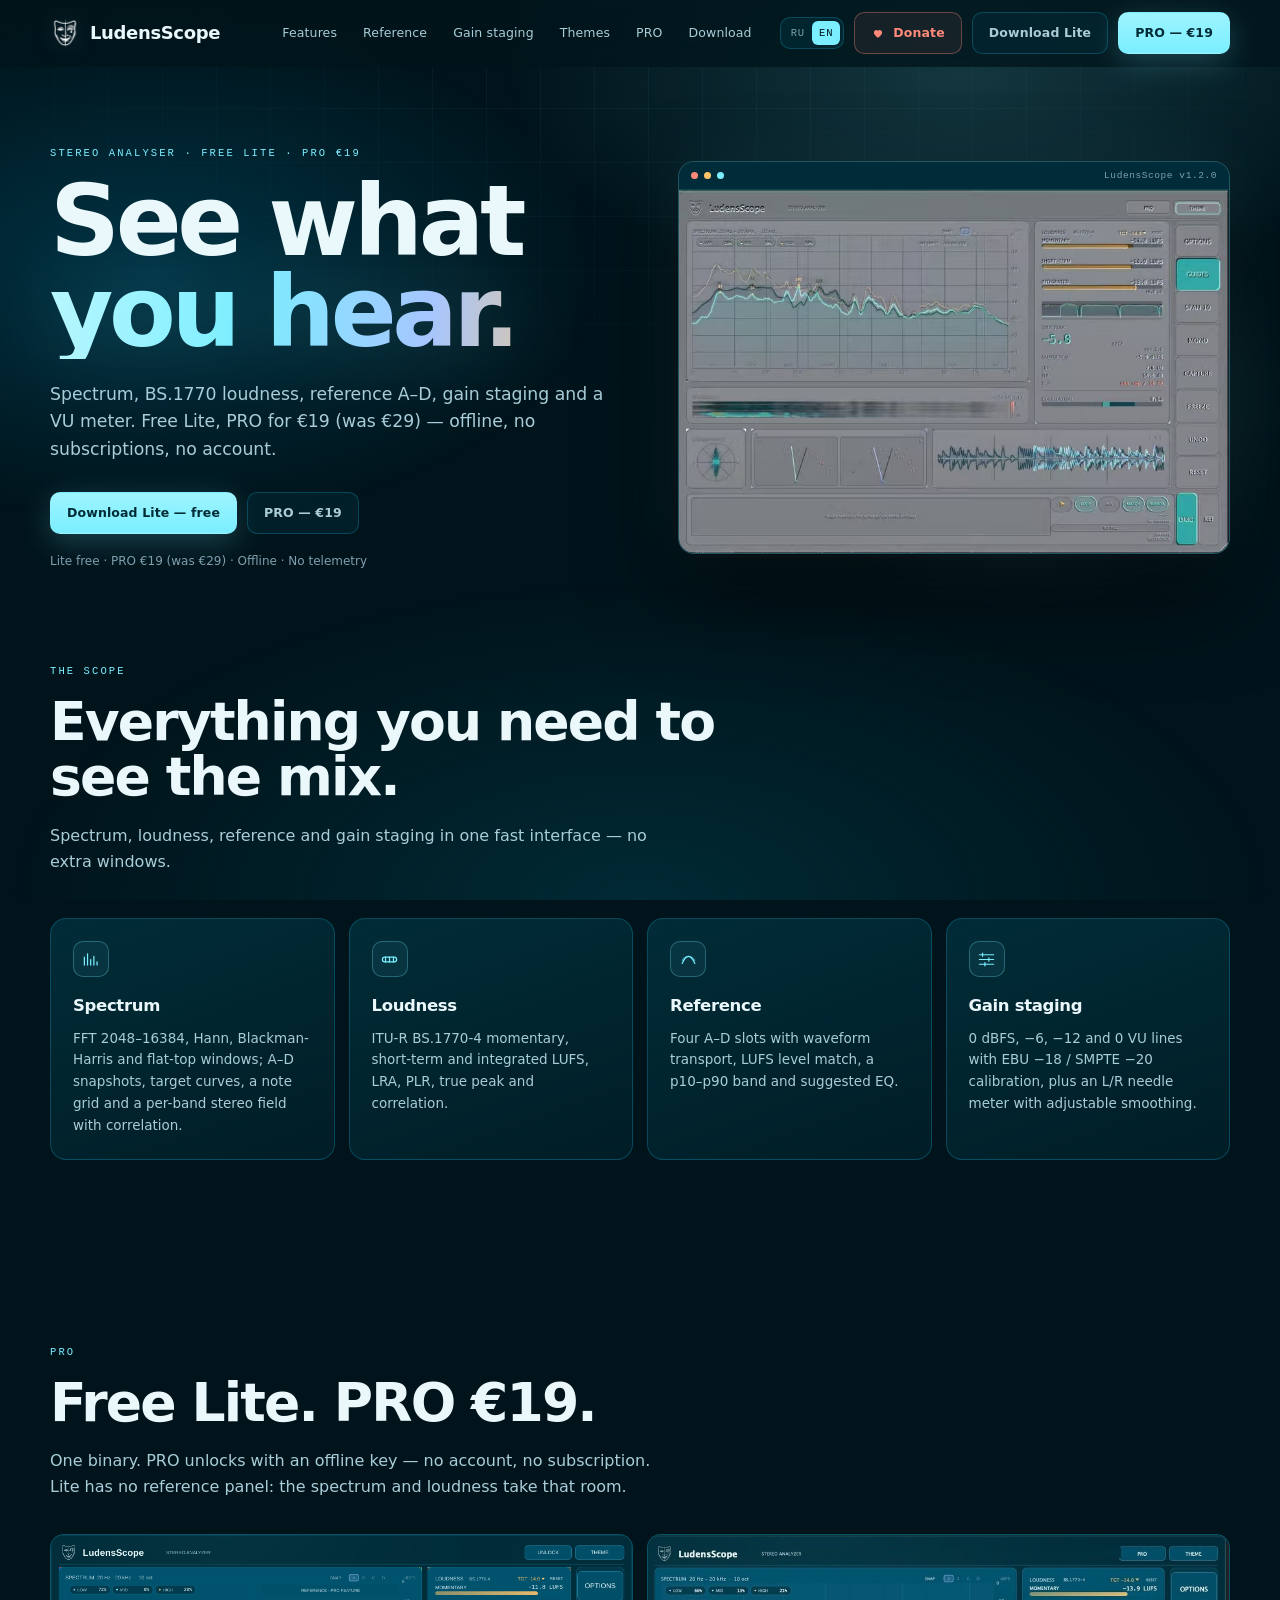
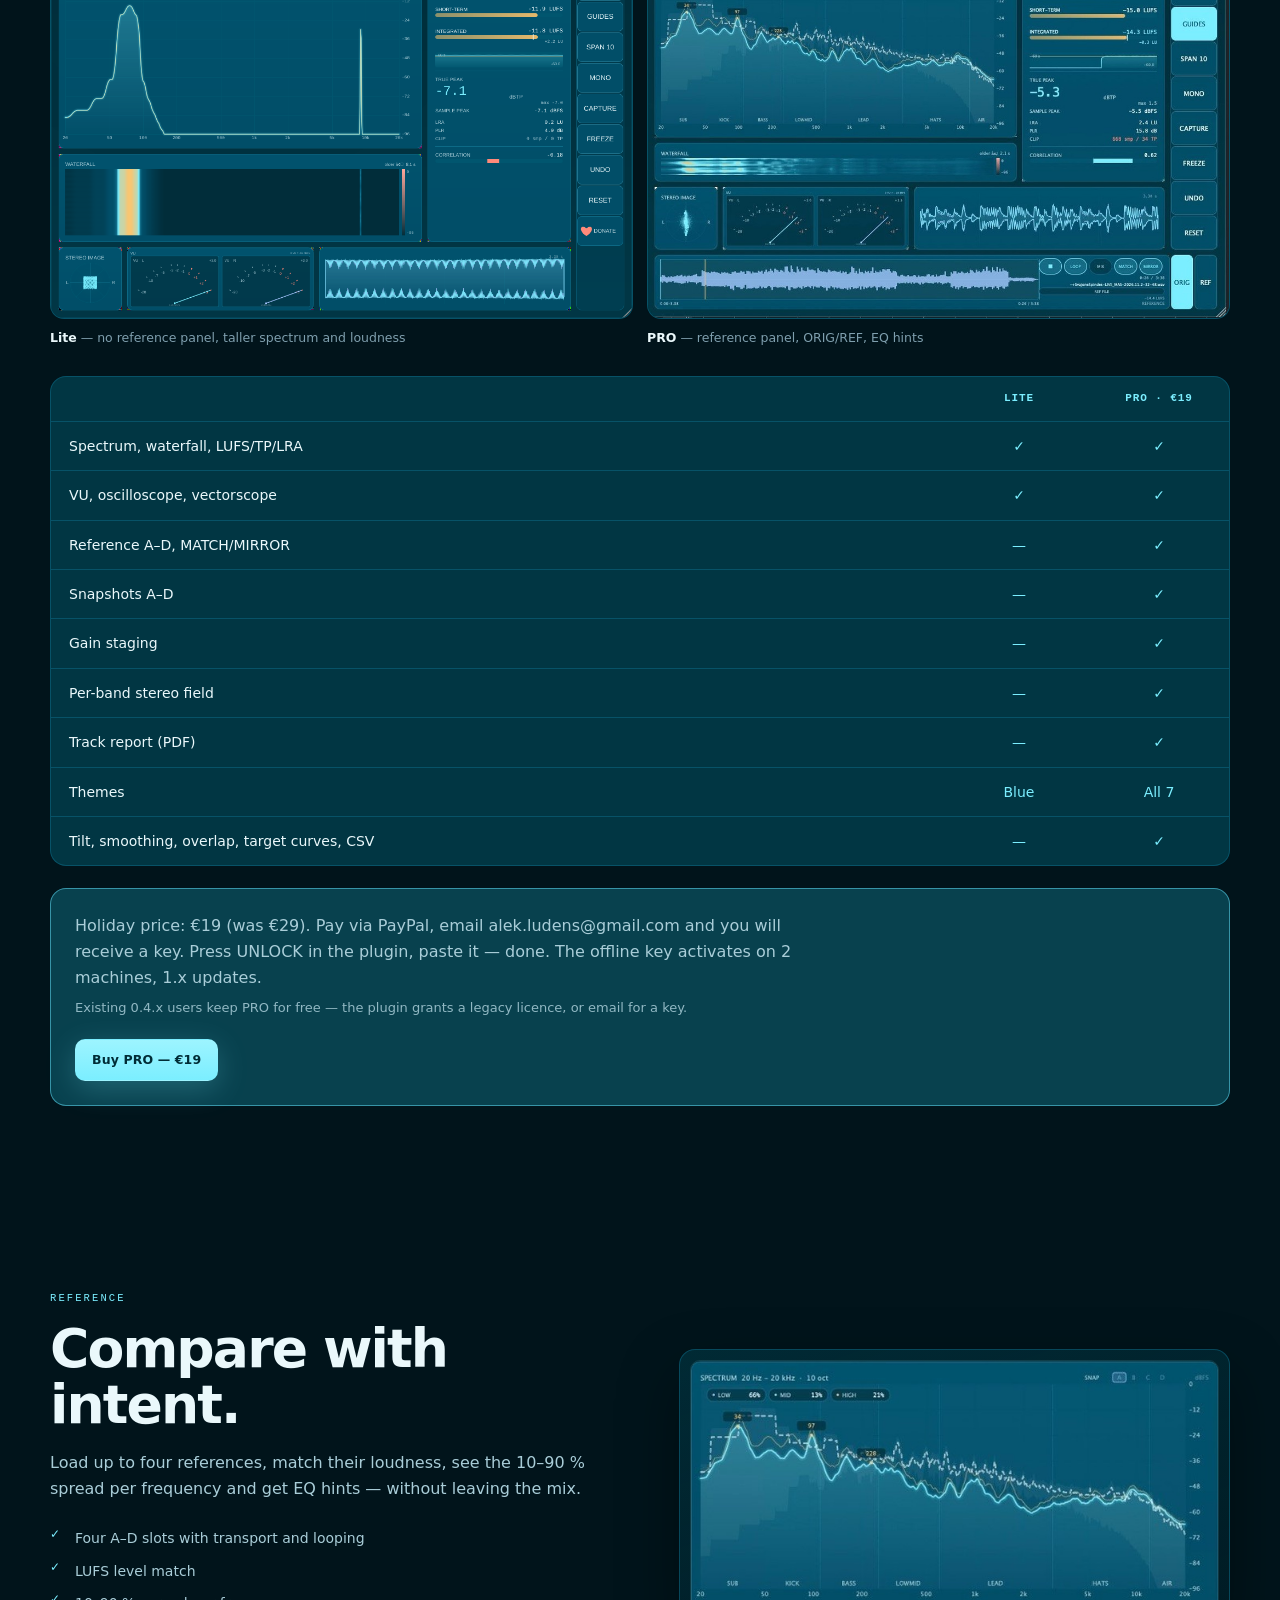
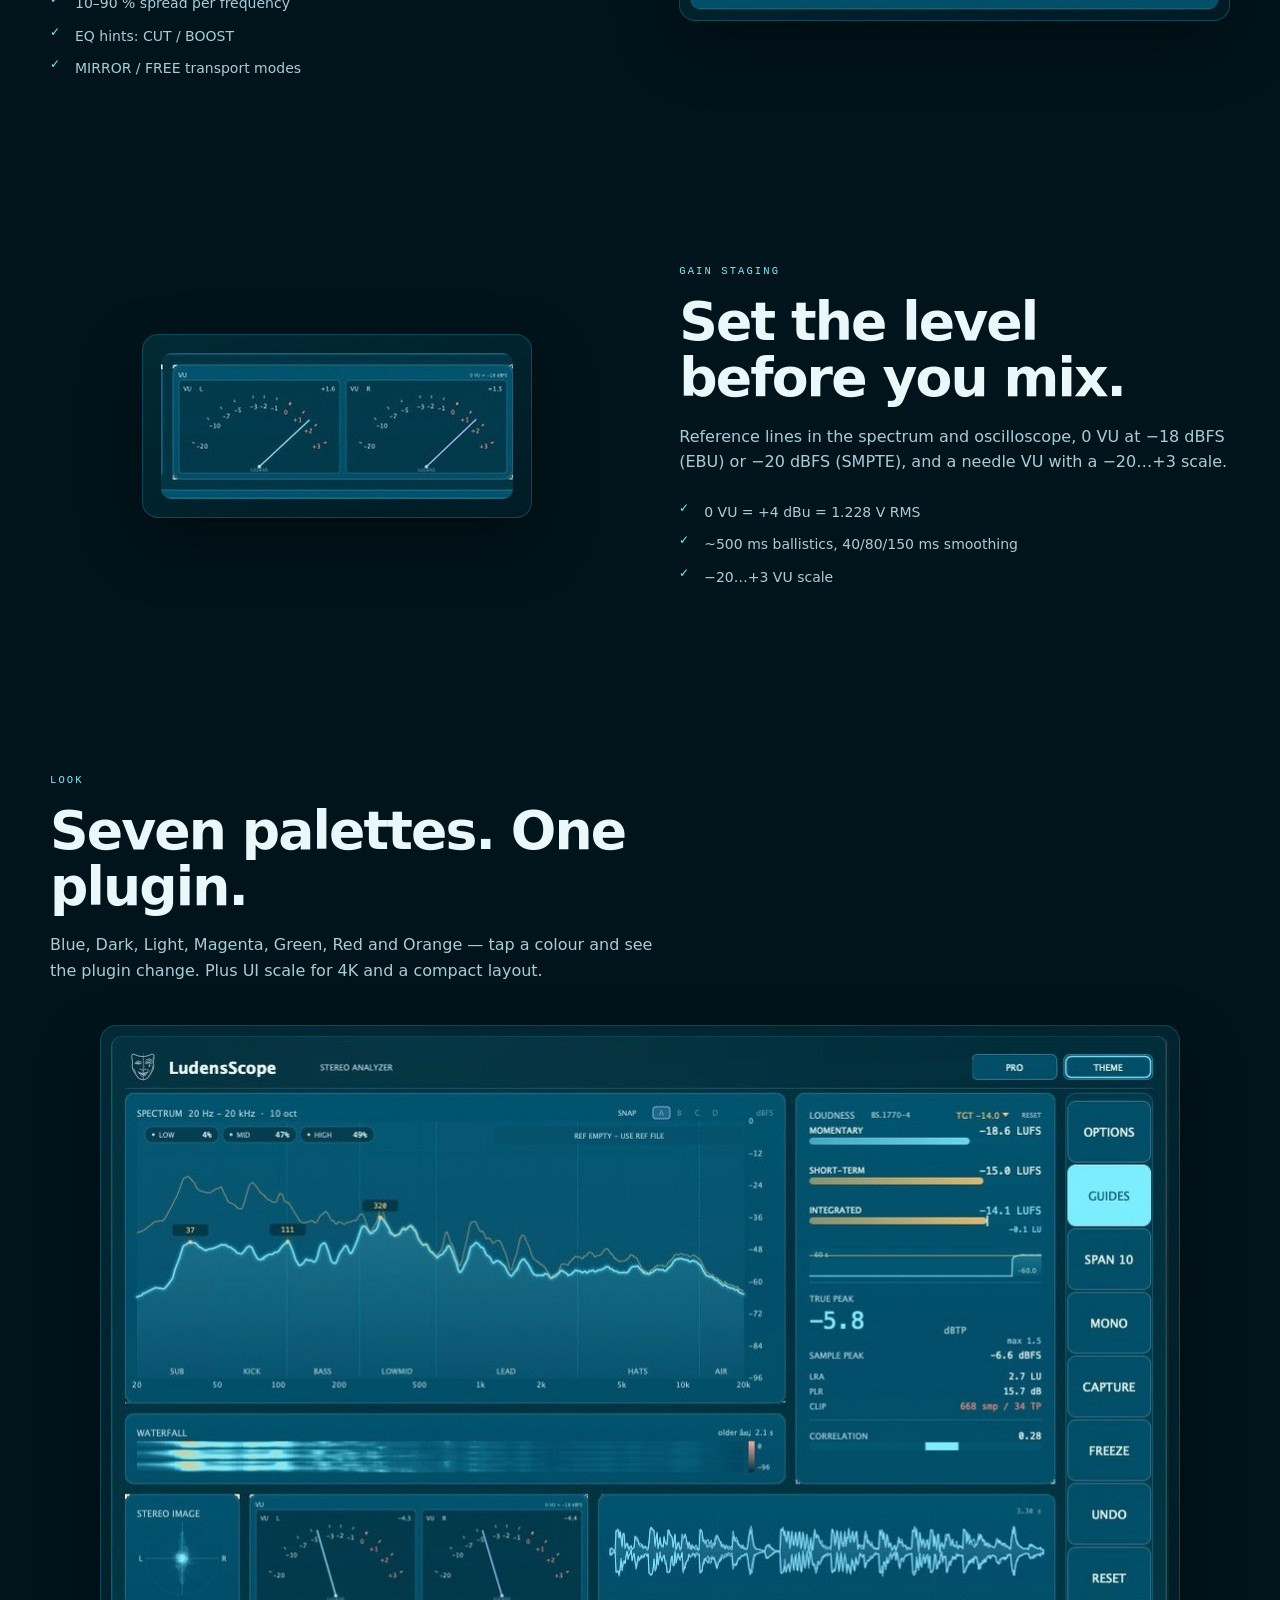
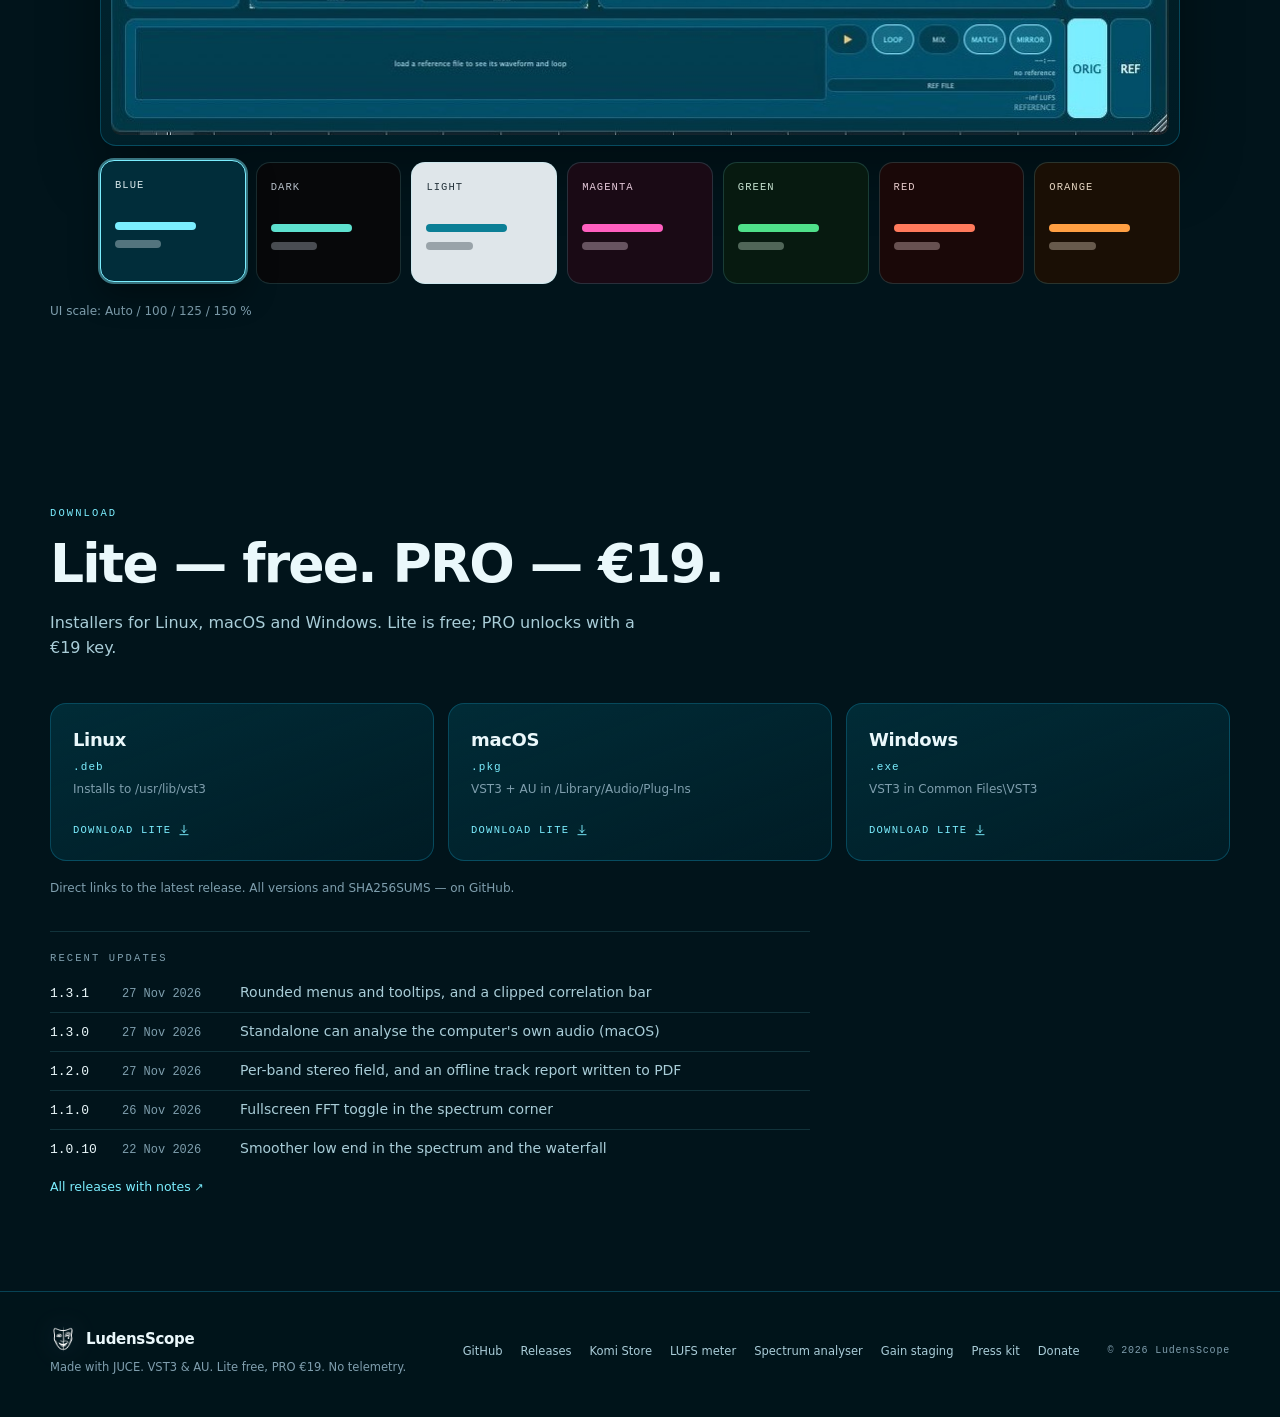
==== commit 6fc25222: "1.3.1: round the menus and tooltips, clip the correlation bar Every popup (OPTIONS, GUIDES, THEME, R" ====
--- a/site/index.html
+++ b/site/index.html
@@ -26,7 +26,7 @@
   "description": "Stereo analyser for VST3, AU, CLAP and AAX: spectrum, BS.1770 loudness, four reference slots, gain staging and a needle VU meter. Free Lite, PRO €19.",
   "applicationCategory": "MultimediaApplication",
   "operatingSystem": "Windows, macOS, Linux",
-  "softwareVersion": "1.3.0",
+  "softwareVersion": "1.3.1",
   "url": "https://ludensscope.pages.dev/",
   "offers": [
     { "@type": "Offer", "name": "Lite", "price": "0", "priceCurrency": "EUR", "availability": "https://schema.org/InStock" },
@@ -268,6 +268,7 @@
       <div class="updates reveal" id="updates">
         <p class="updates-title">Recent updates</p>
         <ul>
+          <li><span class="ver">1.3.1</span><span class="date">27 Nov 2026</span><span class="what">Rounded menus and tooltips, and a clipped correlation bar</span></li>
           <li><span class="ver">1.3.0</span><span class="date">27 Nov 2026</span><span class="what">Standalone can analyse the computer's own audio (macOS)</span></li>
           <li><span class="ver">1.2.0</span><span class="date">27 Nov 2026</span><span class="what">Per-band stereo field, and an offline track report written to PDF</span></li>
           <li><span class="ver">1.1.0</span><span class="date">26 Nov 2026</span><span class="what">Fullscreen FFT toggle in the spectrum corner</span></li>
--- a/site/styles.css
+++ b/site/styles.css
@@ -13,7 +13,8 @@
   --hot: #ff8a7a;
   --cold: #a6c6ff;
   --violet: #b18cff;
-  --radius: 18px;
+  --radius: 16px;
+  --radius-sm: 10px;
   --wrap: 1180px;
   --sans: Inter, ui-sans-serif, system-ui, -apple-system, "Segoe UI", Roboto, sans-serif;
   --mono: "JetBrains Mono", ui-monospace, SFMono-Regular, Menlo, Consolas, monospace;
@@ -236,7 +237,7 @@
   align-items: center;
   padding: 3px;
   border: 1px solid var(--line);
-  border-radius: 9px;
+  border-radius: var(--radius-sm);
   background: rgba(1, 54, 67, 0.45);
 }
 .lang a {
@@ -303,7 +304,7 @@
   height: 38px;
   padding: 10px 9px;
   border: 1px solid var(--line);
-  border-radius: 9px;
+  border-radius: var(--radius-sm);
   background: rgba(1, 54, 67, 0.35);
   cursor: pointer;
 }
@@ -514,14 +515,14 @@
 .shot {
   padding: 10px;
   border: 1px solid var(--line);
-  border-radius: 18px;
+  border-radius: var(--radius);
   background: linear-gradient(160deg, rgba(1, 54, 67, 0.65), rgba(1, 45, 58, 0.3));
   box-shadow: 0 24px 60px rgba(0, 0, 0, 0.35);
 }
 .shot img {
   display: block;
   width: 100%;
-  border-radius: 11px;
+  border-radius: var(--radius-sm);
   border: 1px solid rgba(123, 238, 255, 0.12);
 }
 .shot.vu {
@@ -539,7 +540,7 @@
   margin: 42px auto 0;
   padding: 10px;
   border: 1px solid var(--line);
-  border-radius: 18px;
+  border-radius: var(--radius);
   background: linear-gradient(160deg, rgba(1, 54, 67, 0.65), rgba(1, 45, 58, 0.3));
   box-shadow: 0 24px 60px rgba(0, 0, 0, 0.35);
 }
@@ -547,7 +548,7 @@
   display: block;
   width: 100%;
   height: auto;
-  border-radius: 11px;
+  border-radius: var(--radius-sm);
   transition: opacity 0.18s ease;
 }
 .theme-preview img.is-swapping { opacity: 0.35; }
@@ -667,7 +668,7 @@
   gap: 24px;
   padding: 28px 30px;
   border: 1px solid rgba(255, 138, 122, 0.22);
-  border-radius: 20px;
+  border-radius: var(--radius);
   background:
     radial-gradient(ellipse 50% 100% at 0% 50%, rgba(255, 138, 122, 0.1), transparent 65%),
     linear-gradient(120deg, rgba(1, 54, 67, 0.72), rgba(1, 45, 58, 0.42));
@@ -678,7 +679,7 @@
   place-items: center;
   width: 54px;
   height: 54px;
-  border-radius: 15px;
+  border-radius: var(--radius);
   background: rgba(255, 138, 122, 0.1);
   border: 1px solid rgba(255, 138, 122, 0.3);
   color: var(--hot);
@@ -795,14 +796,18 @@
 }
 
 /* Lite / FULL */
-.price-table{width:100%;border-collapse:collapse;margin:28px 0 0;border:1px solid var(--line);border-radius:14px;overflow:hidden;background:var(--panel)}
+.price-table{width:100%;border-collapse:separate;border-spacing:0;margin:28px 0 0;border:1px solid var(--line);border-radius:var(--radius);overflow:hidden;background:var(--panel)}
+.price-table thead th:first-child{border-top-left-radius:var(--radius)}
+.price-table thead th:last-child{border-top-right-radius:var(--radius)}
+.price-table tbody tr:last-child td:first-child{border-bottom-left-radius:var(--radius)}
+.price-table tbody tr:last-child td:last-child{border-bottom-right-radius:var(--radius)}
 .price-table th,.price-table td{padding:13px 18px;border-bottom:1px solid var(--line);font-size:14px;text-align:left}
 .price-table thead th{font-family:var(--mono);font-size:11px;letter-spacing:.08em;text-transform:uppercase;color:var(--dim);white-space:nowrap}
 .price-table tbody tr:last-child td{border-bottom:0}
 .price-table td+td,.price-table th+th{text-align:center;width:140px;color:var(--accent)}
 .price-table td:first-child{color:var(--text)}
 #download h2{max-width:820px}
-.full-actions{margin-top:22px;border:1px solid color-mix(in srgb,var(--accent) 40%,var(--line));border-radius:14px;padding:24px;background:color-mix(in srgb,var(--accent) 6%,var(--panel))}
+.full-actions{margin-top:22px;border:1px solid color-mix(in srgb,var(--accent) 40%,var(--line));border-radius:var(--radius);padding:24px;background:color-mix(in srgb,var(--accent) 6%,var(--panel))}
 .full-actions p{margin:0 0 8px;color:var(--dim);max-width:760px}
 .full-actions .fine{font-size:13px;opacity:.85}
 .full-actions .btn{margin-top:12px}
@@ -868,9 +873,21 @@
 /* ---- press page ---- */
 .press-shots { display: grid; grid-template-columns: repeat(2, 1fr); gap: 14px; margin: 20px 0 8px; }
 .press-shots figure { margin: 0; }
-.press-shots img { display: block; width: 100%; height: auto; border: 1px solid var(--line); border-radius: 12px; background: var(--panel); }
+.press-shots img { display: block; width: 100%; height: auto; border: 1px solid var(--line); border-radius: 14px; background: var(--panel); }
 .press-shots figcaption { margin-top: 8px; font-size: 12.5px; color: var(--mute); }
 .press-shots a { color: var(--accent); text-decoration: none; }
-.press-copy { padding: 18px 20px; border-left: 2px solid var(--accent); background: rgba(1,54,67,.35); border-radius: 0 12px 12px 0; margin: 0 0 16px; color: var(--dim); }
+.press-copy { padding: 18px 20px; border-left: 2px solid var(--accent); background: rgba(1,54,67,.35); border-radius: 0 14px 14px 0; margin: 0 0 16px; color: var(--dim); }
+.press-facts {
+  width: 100%;
+  border-collapse: separate;
+  border-spacing: 0;
+  margin: 20px 0 8px;
+  border: 1px solid var(--line);
+  border-radius: var(--radius);
+  overflow: hidden;
+  background: var(--panel);
+}
+.press-facts td { padding: 12px 18px; border-bottom: 1px solid var(--line); font-size: 14px; color: var(--dim); vertical-align: top; }
+.press-facts tr:last-child td { border-bottom: 0; }
 .press-facts td:first-child { color: var(--mute); width: 34%; }
 @media (max-width: 620px) { .press-shots { grid-template-columns: 1fr; } }
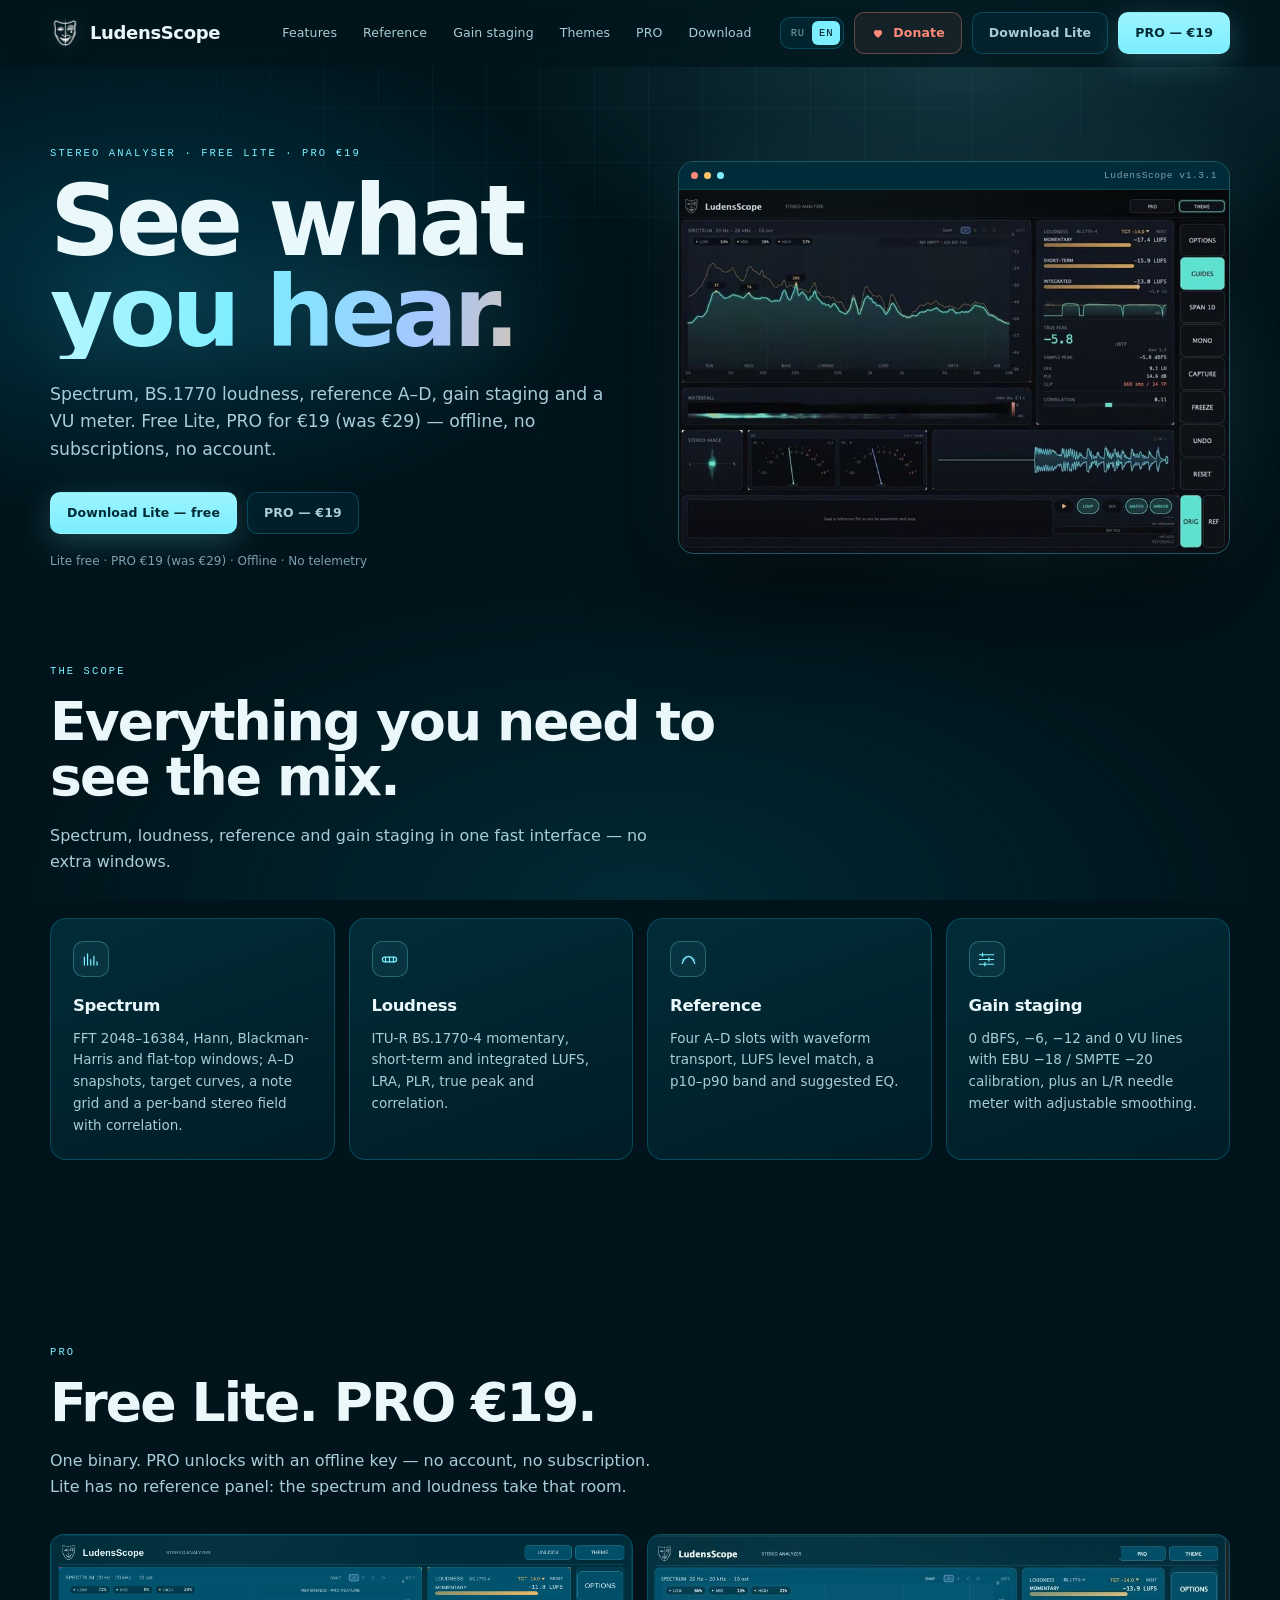
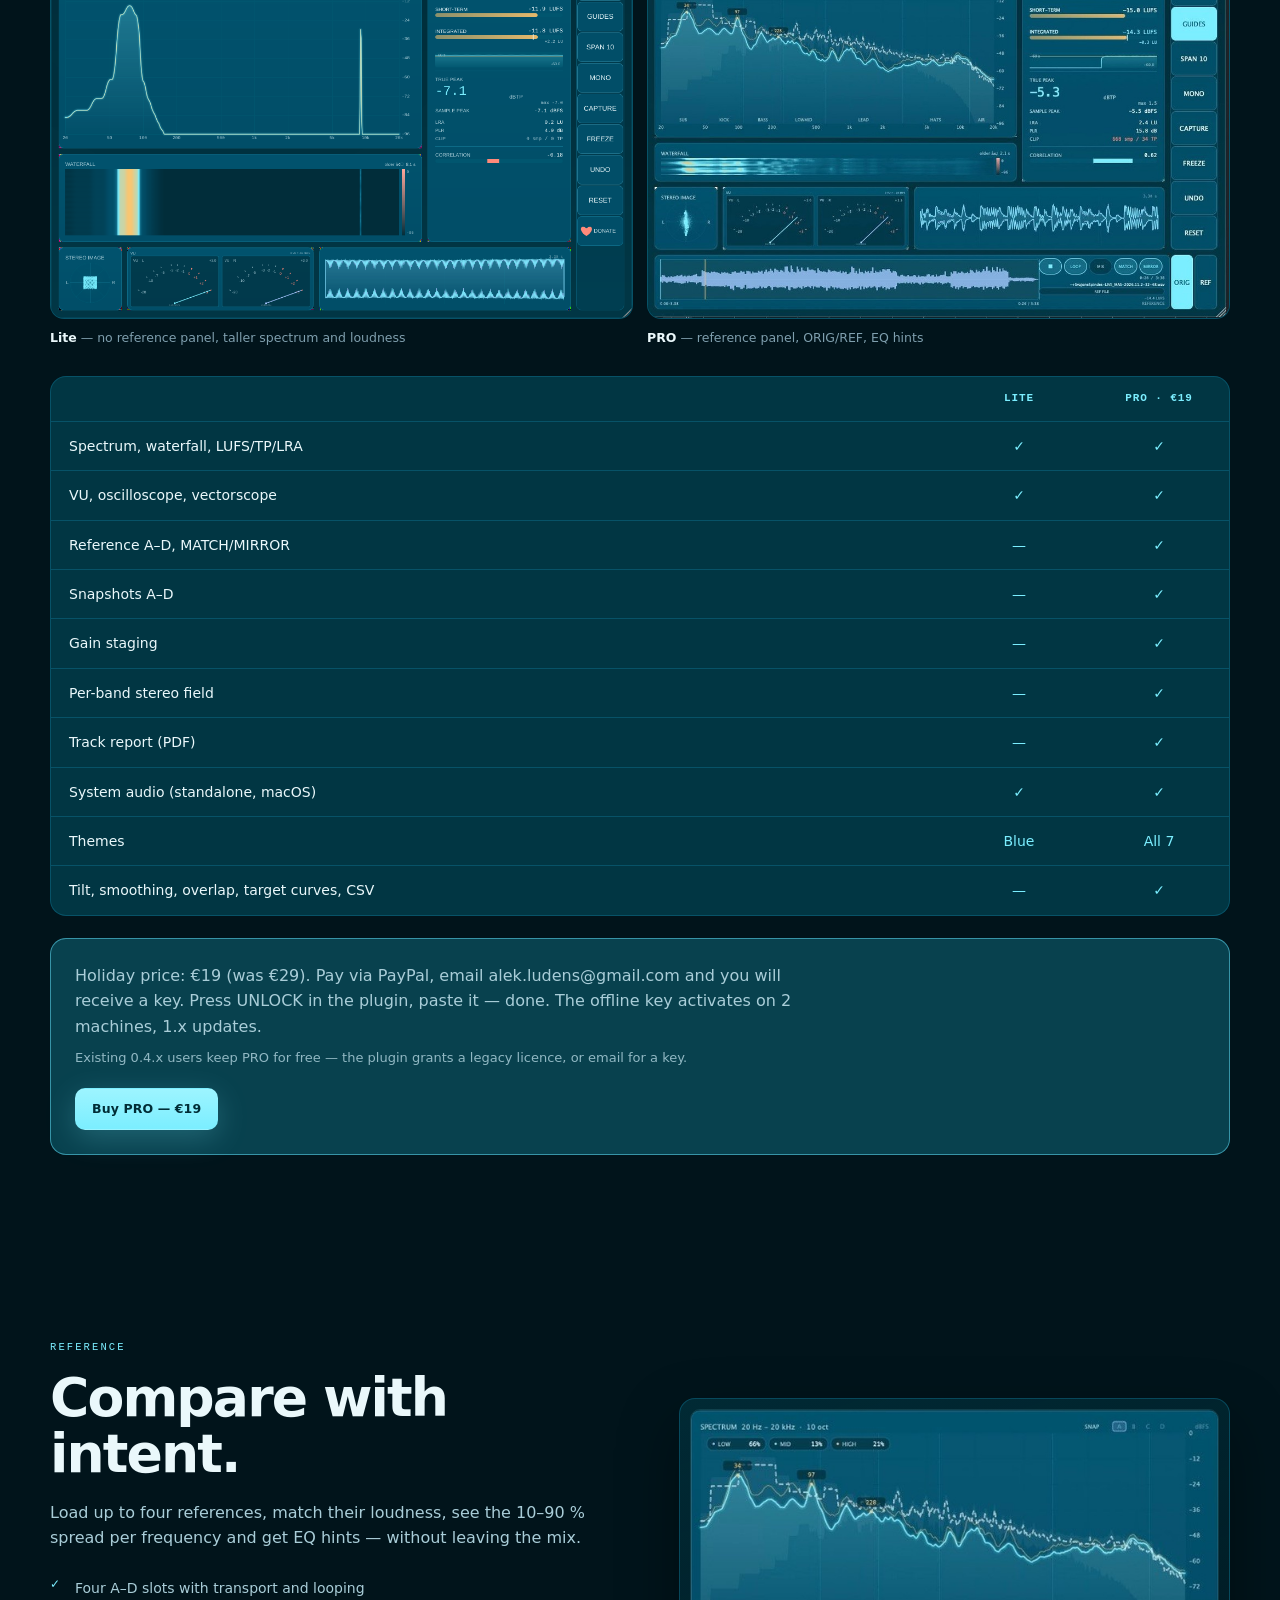
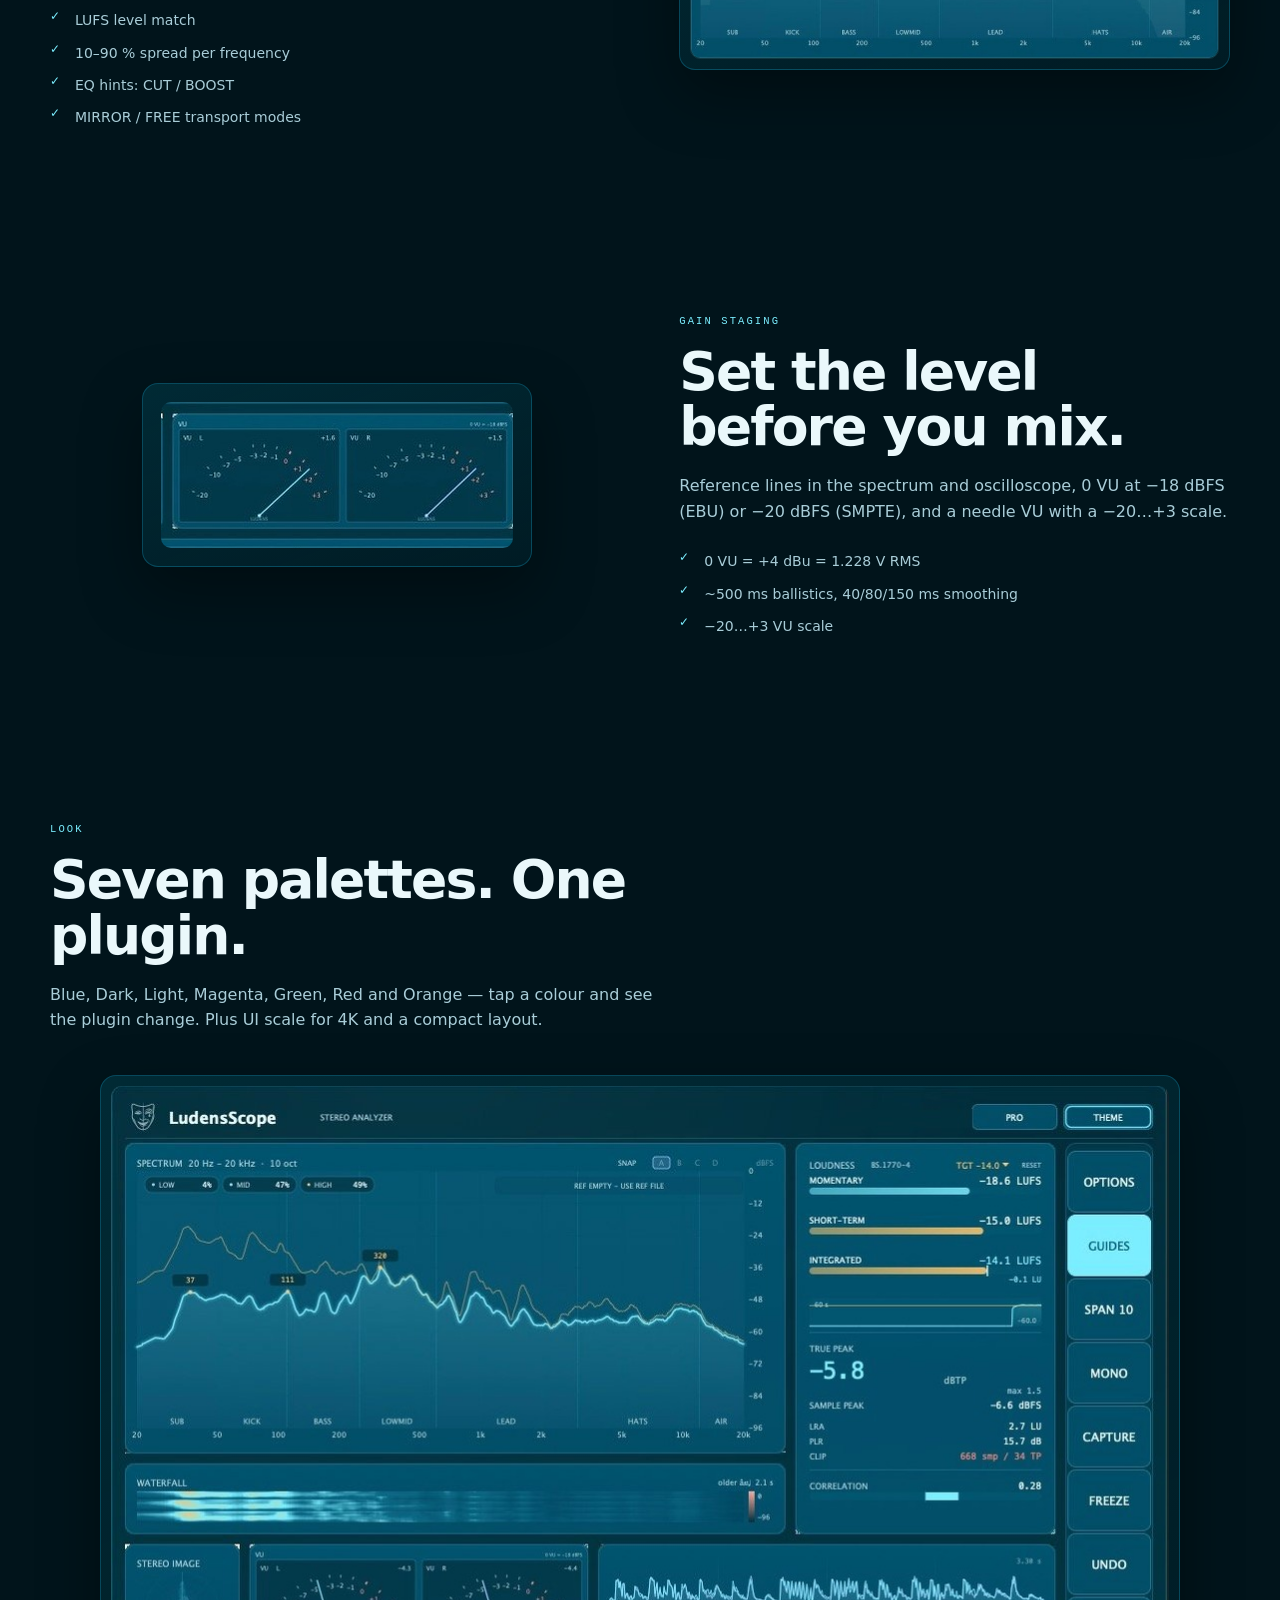
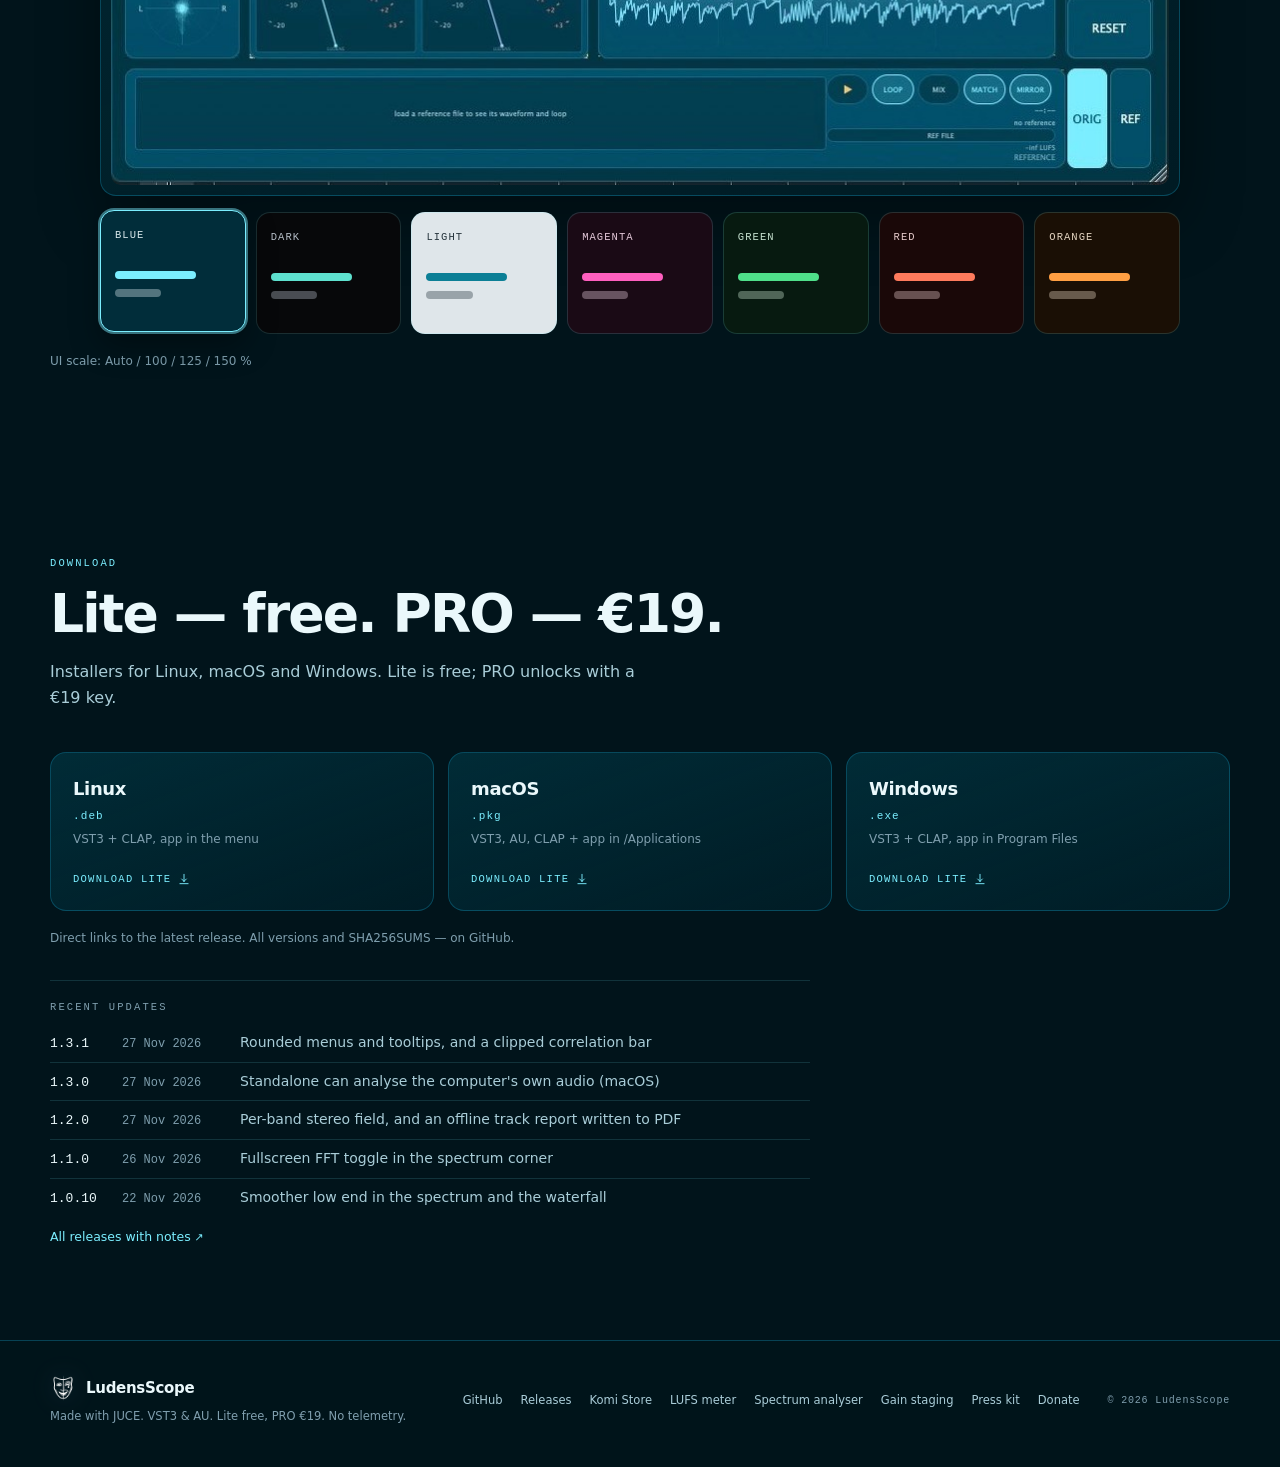
==== commit 70f39eb9: "docs: refresh both READMEs and tighten the site wording - The READMEs still described one reference " ====
--- a/site/index.html
+++ b/site/index.html
@@ -94,7 +94,7 @@
         <div class="window">
           <div class="window-bar">
             <span class="dot"></span><span class="dot"></span><span class="dot"></span>
-            <em>LudensScope <span class="js-version">v1.2.0</span></em>
+            <em>LudensScope <span class="js-version">v1.3.1</span></em>
           </div>
           <video autoplay muted loop playsinline preload="metadata" poster="assets/ui-preview.jpg" width="848" height="560" aria-label="Animated preview of the LudensScope interface cycling through seven themes">
             <source src="assets/preview-themes.webm" type="video/webm">
@@ -166,6 +166,7 @@
           <tr><td>Gain staging</td><td>—</td><td>✓</td></tr>
           <tr><td>Per-band stereo field</td><td>—</td><td>✓</td></tr>
           <tr><td>Track report (PDF)</td><td>—</td><td>✓</td></tr>
+          <tr><td>System audio (standalone, macOS)</td><td>✓</td><td>✓</td></tr>
           <tr><td>Themes</td><td>Blue</td><td>All 7</td></tr>
           <tr><td>Tilt, smoothing, overlap, target curves, CSV</td><td>—</td><td>✓</td></tr>
         </tbody>
@@ -246,19 +247,19 @@
         <a class="download reveal" href="https://github.com/ltillegal/ludensscope/releases/latest/download/LudensScope-linux.deb" target="_blank" rel="noopener">
           <span class="os">Linux</span>
           <span class="file">.deb</span>
-          <span class="path">Installs to /usr/lib/vst3</span>
+          <span class="path">VST3 + CLAP, app in the menu</span>
           <span class="dl"><span>Download Lite</span><svg viewBox="0 0 24 24" aria-hidden="true"><path d="M12 4v12m0 0 4-4m-4 4-4-4M5 20h14"></path></svg></span>
         </a>
         <a class="download reveal" href="https://github.com/ltillegal/ludensscope/releases/latest/download/LudensScope-macos.pkg" target="_blank" rel="noopener">
           <span class="os">macOS</span>
           <span class="file">.pkg</span>
-          <span class="path">VST3 + AU in /Library/Audio/Plug-Ins</span>
+          <span class="path">VST3, AU, CLAP + app in /Applications</span>
           <span class="dl"><span>Download Lite</span><svg viewBox="0 0 24 24" aria-hidden="true"><path d="M12 4v12m0 0 4-4m-4 4-4-4M5 20h14"></path></svg></span>
         </a>
         <a class="download reveal" href="https://github.com/ltillegal/ludensscope/releases/latest/download/LudensScope-windows.exe" target="_blank" rel="noopener">
           <span class="os">Windows</span>
           <span class="file">.exe</span>
-          <span class="path">VST3 in Common Files\VST3</span>
+          <span class="path">VST3 + CLAP, app in Program Files</span>
           <span class="dl"><span>Download Lite</span><svg viewBox="0 0 24 24" aria-hidden="true"><path d="M12 4v12m0 0 4-4m-4 4-4-4M5 20h14"></path></svg></span>
         </a>
       </div>
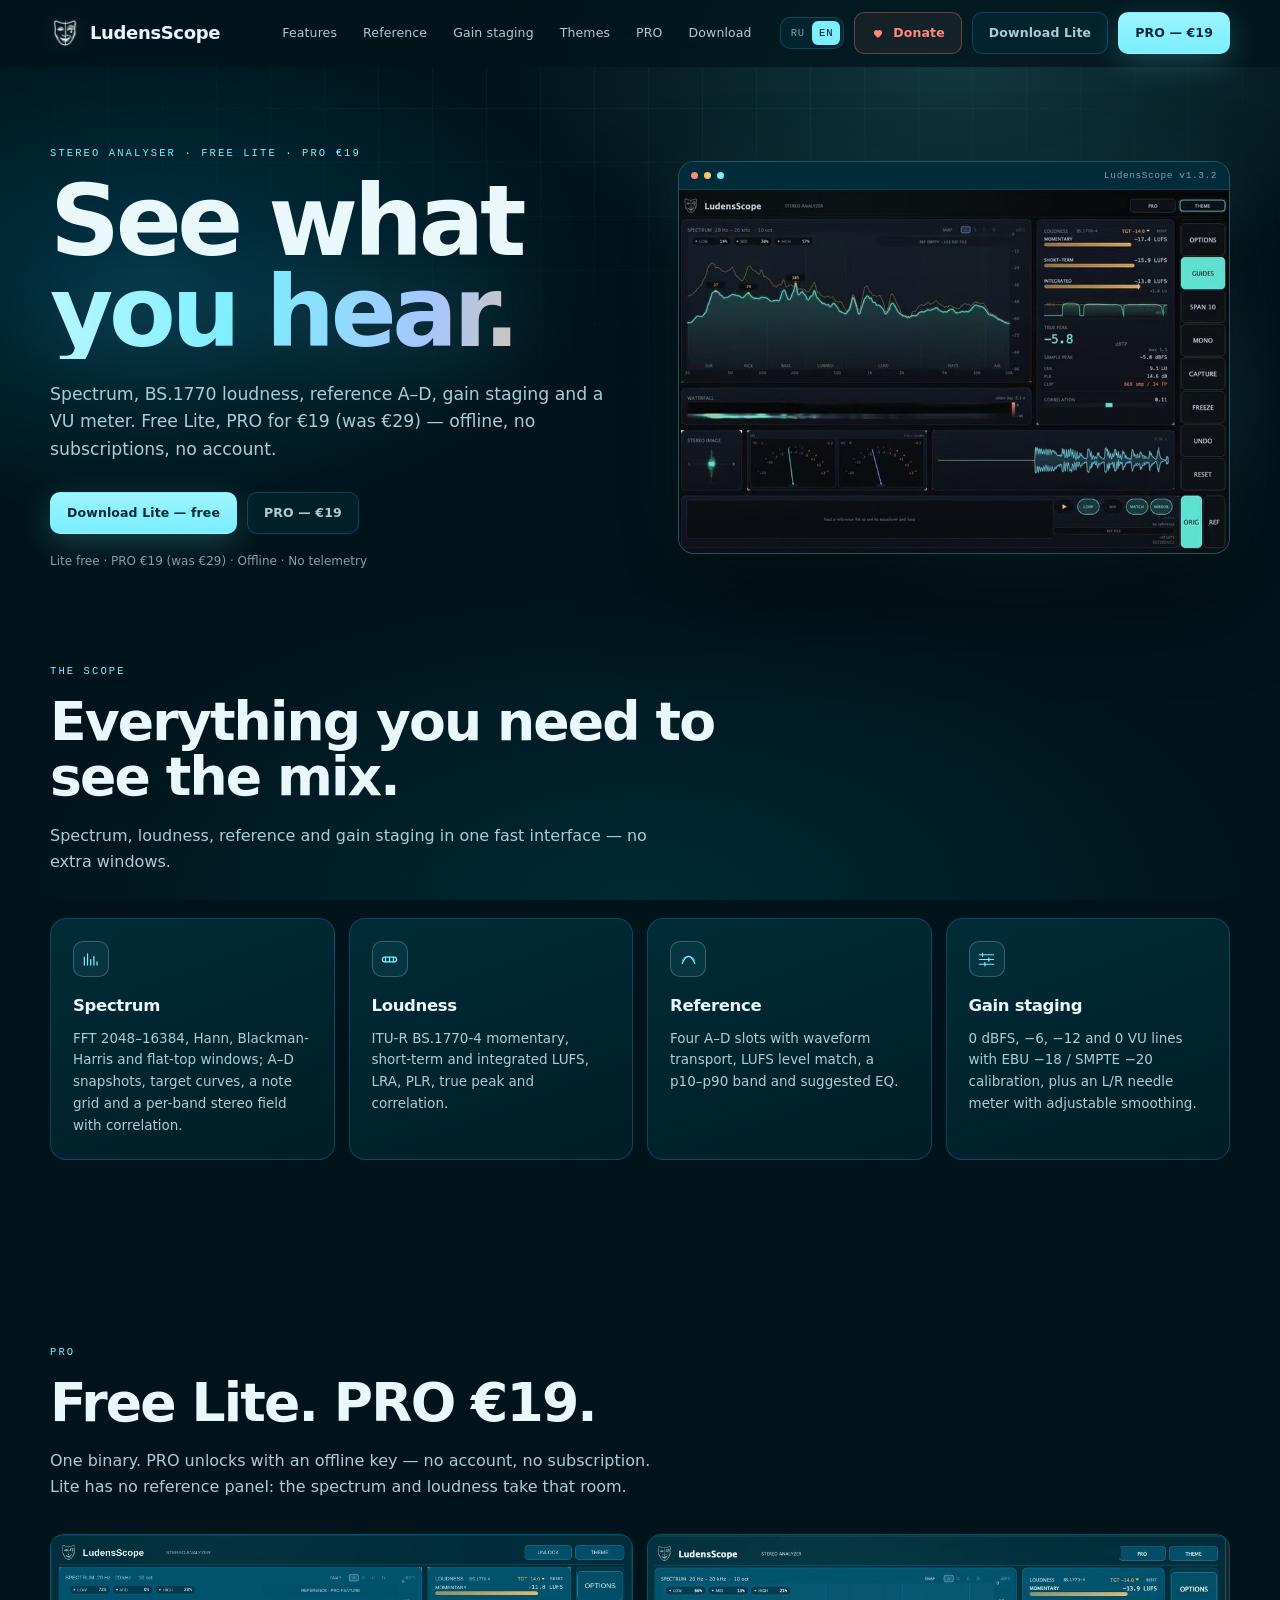
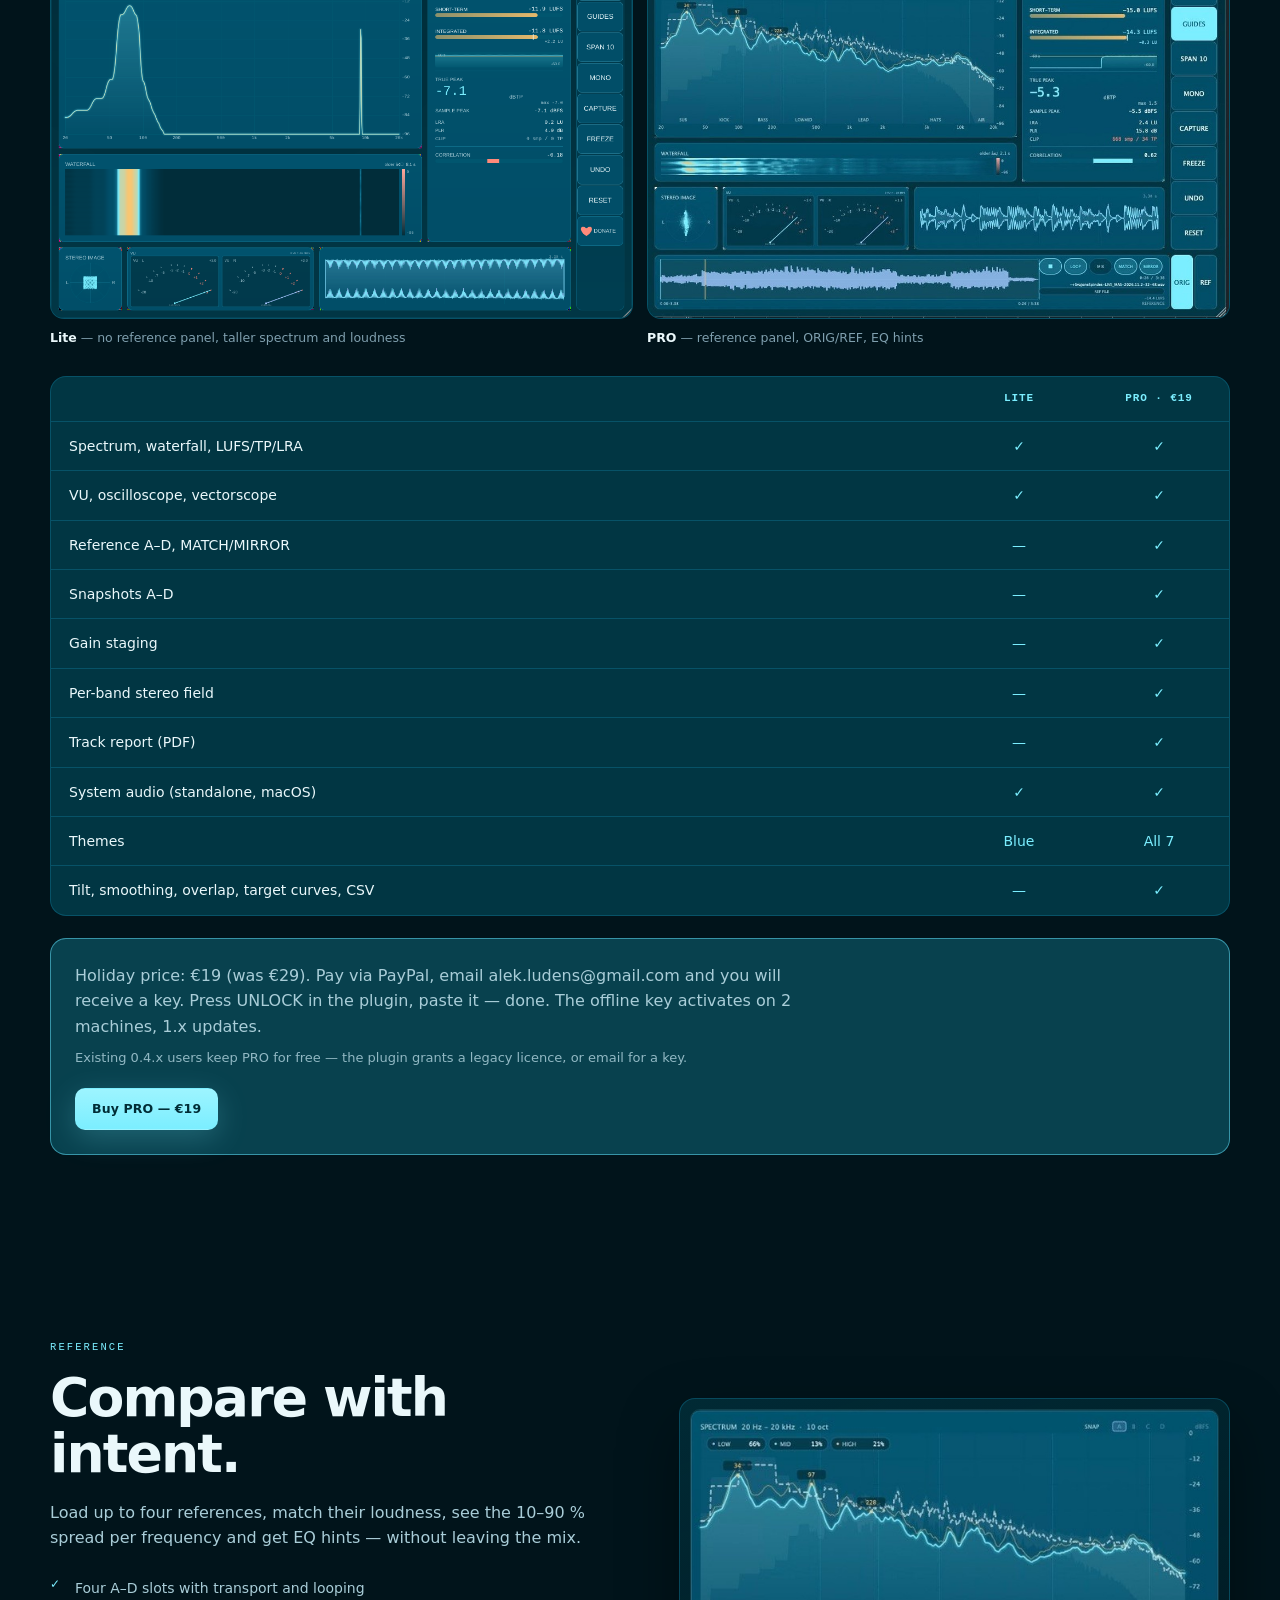
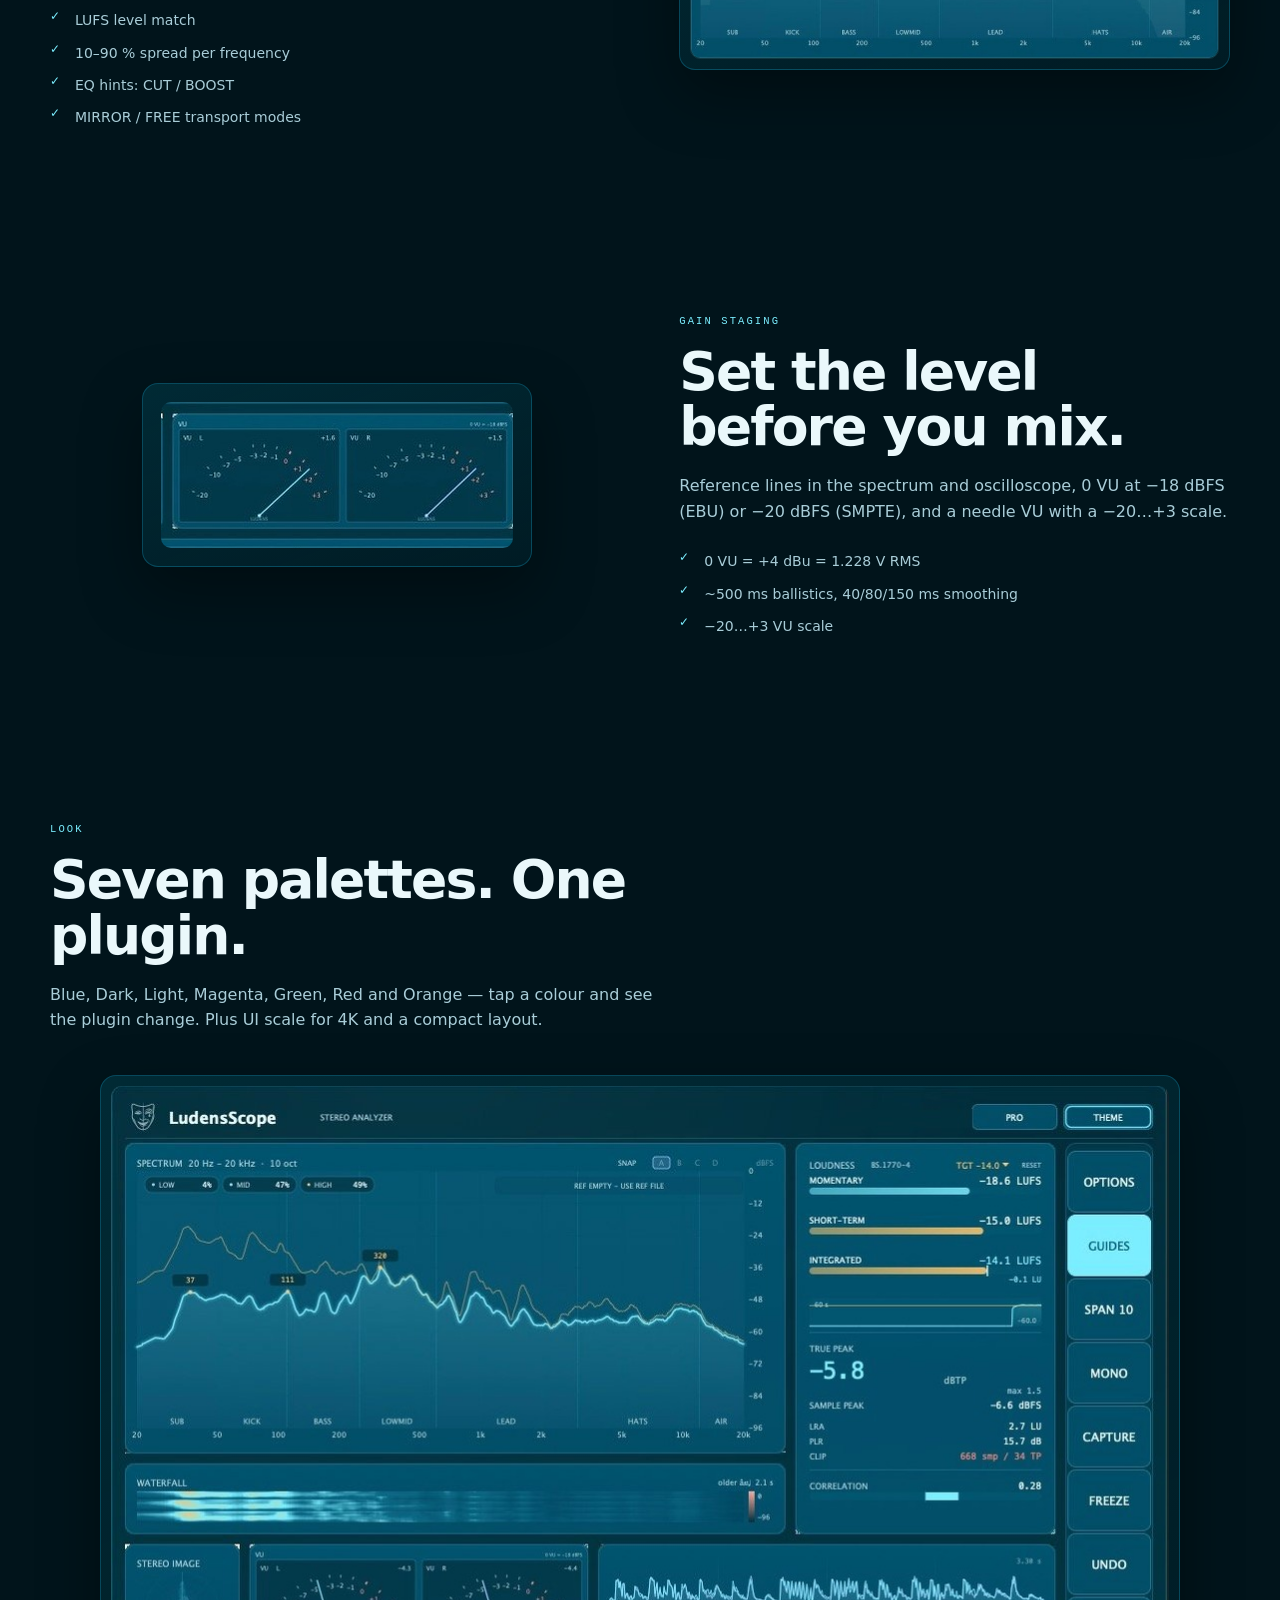
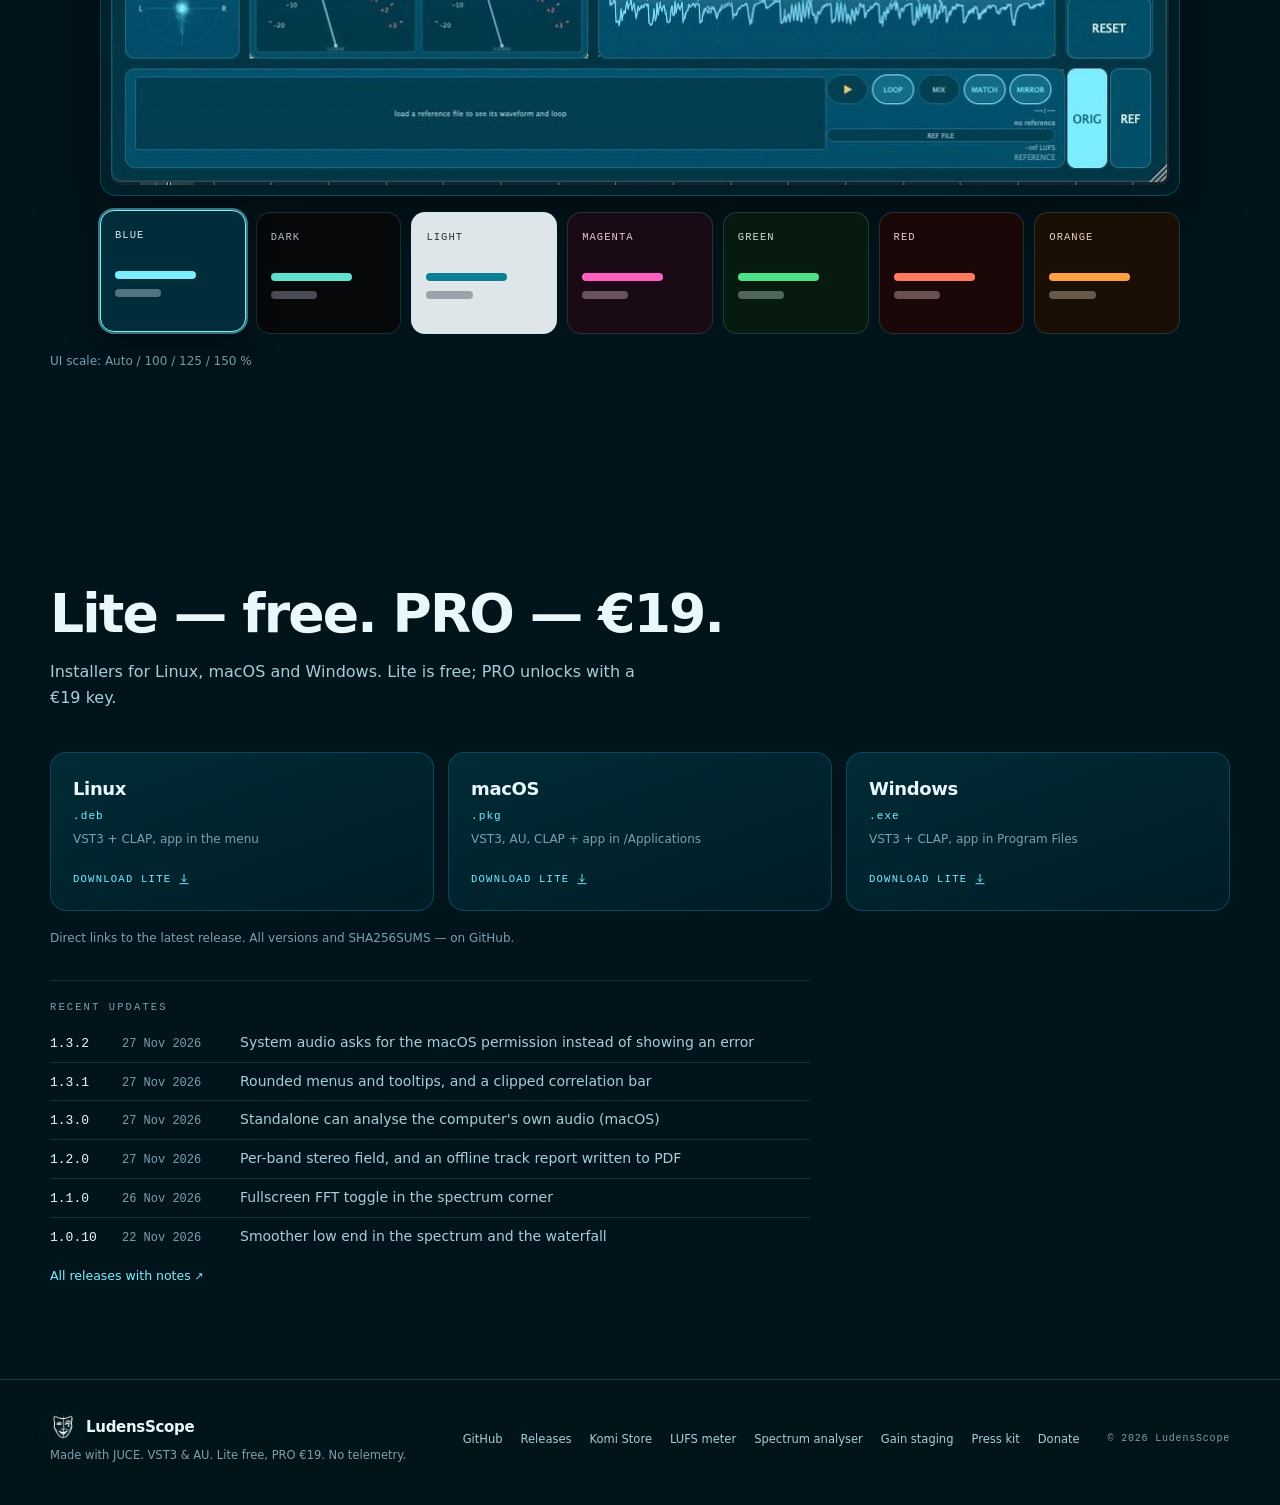
==== commit 1e1b3727: "1.3.2: guided system audio permission Version bump, changelog and site entries for the permission fl" ====
--- a/site/index.html
+++ b/site/index.html
@@ -26,7 +26,7 @@
   "description": "Stereo analyser for VST3, AU, CLAP and AAX: spectrum, BS.1770 loudness, four reference slots, gain staging and a needle VU meter. Free Lite, PRO €19.",
   "applicationCategory": "MultimediaApplication",
   "operatingSystem": "Windows, macOS, Linux",
-  "softwareVersion": "1.3.1",
+  "softwareVersion": "1.3.2",
   "url": "https://ludensscope.pages.dev/",
   "offers": [
     { "@type": "Offer", "name": "Lite", "price": "0", "priceCurrency": "EUR", "availability": "https://schema.org/InStock" },
@@ -94,7 +94,7 @@
         <div class="window">
           <div class="window-bar">
             <span class="dot"></span><span class="dot"></span><span class="dot"></span>
-            <em>LudensScope <span class="js-version">v1.3.1</span></em>
+            <em>LudensScope <span class="js-version">v1.3.2</span></em>
           </div>
           <video autoplay muted loop playsinline preload="metadata" poster="assets/ui-preview.jpg" width="848" height="560" aria-label="Animated preview of the LudensScope interface cycling through seven themes">
             <source src="assets/preview-themes.webm" type="video/webm">
@@ -269,6 +269,7 @@
       <div class="updates reveal" id="updates">
         <p class="updates-title">Recent updates</p>
         <ul>
+          <li><span class="ver">1.3.2</span><span class="date">27 Nov 2026</span><span class="what">System audio asks for the macOS permission instead of showing an error</span></li>
           <li><span class="ver">1.3.1</span><span class="date">27 Nov 2026</span><span class="what">Rounded menus and tooltips, and a clipped correlation bar</span></li>
           <li><span class="ver">1.3.0</span><span class="date">27 Nov 2026</span><span class="what">Standalone can analyse the computer's own audio (macOS)</span></li>
           <li><span class="ver">1.2.0</span><span class="date">27 Nov 2026</span><span class="what">Per-band stereo field, and an offline track report written to PDF</span></li>
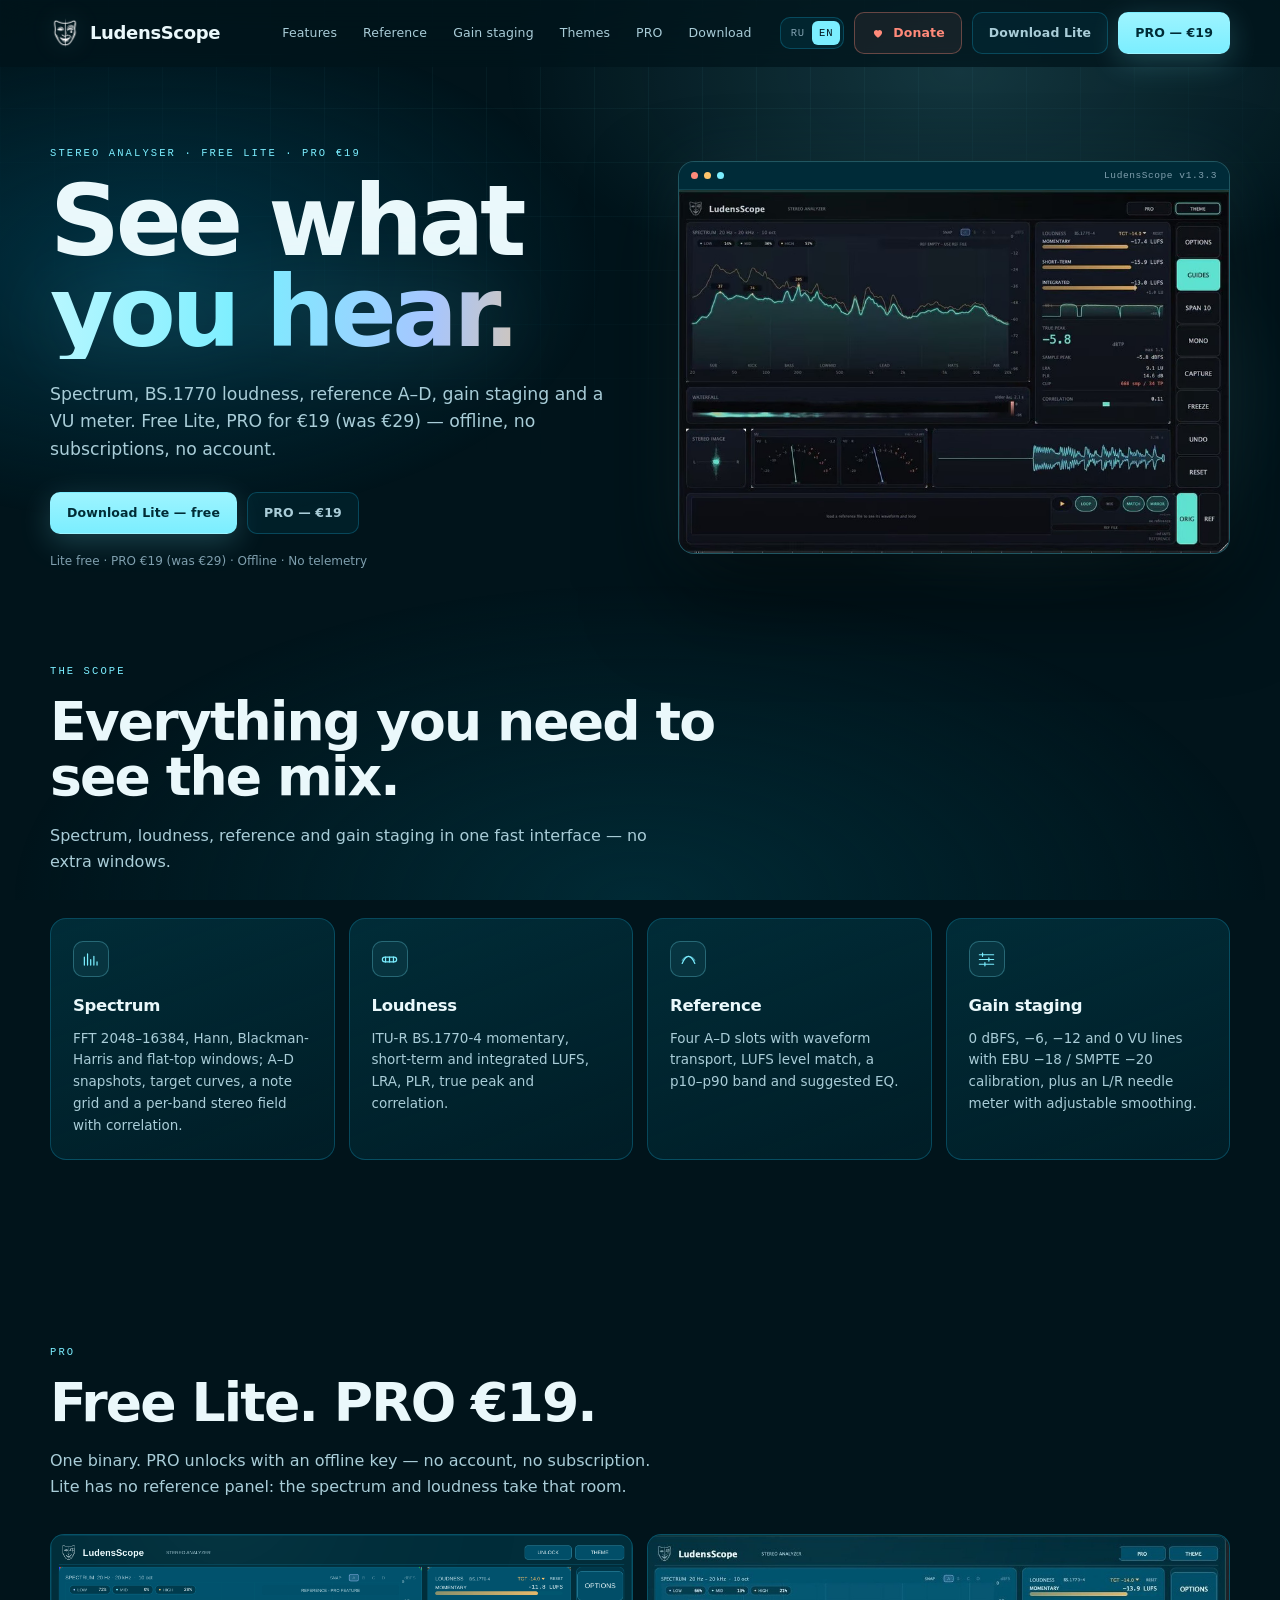
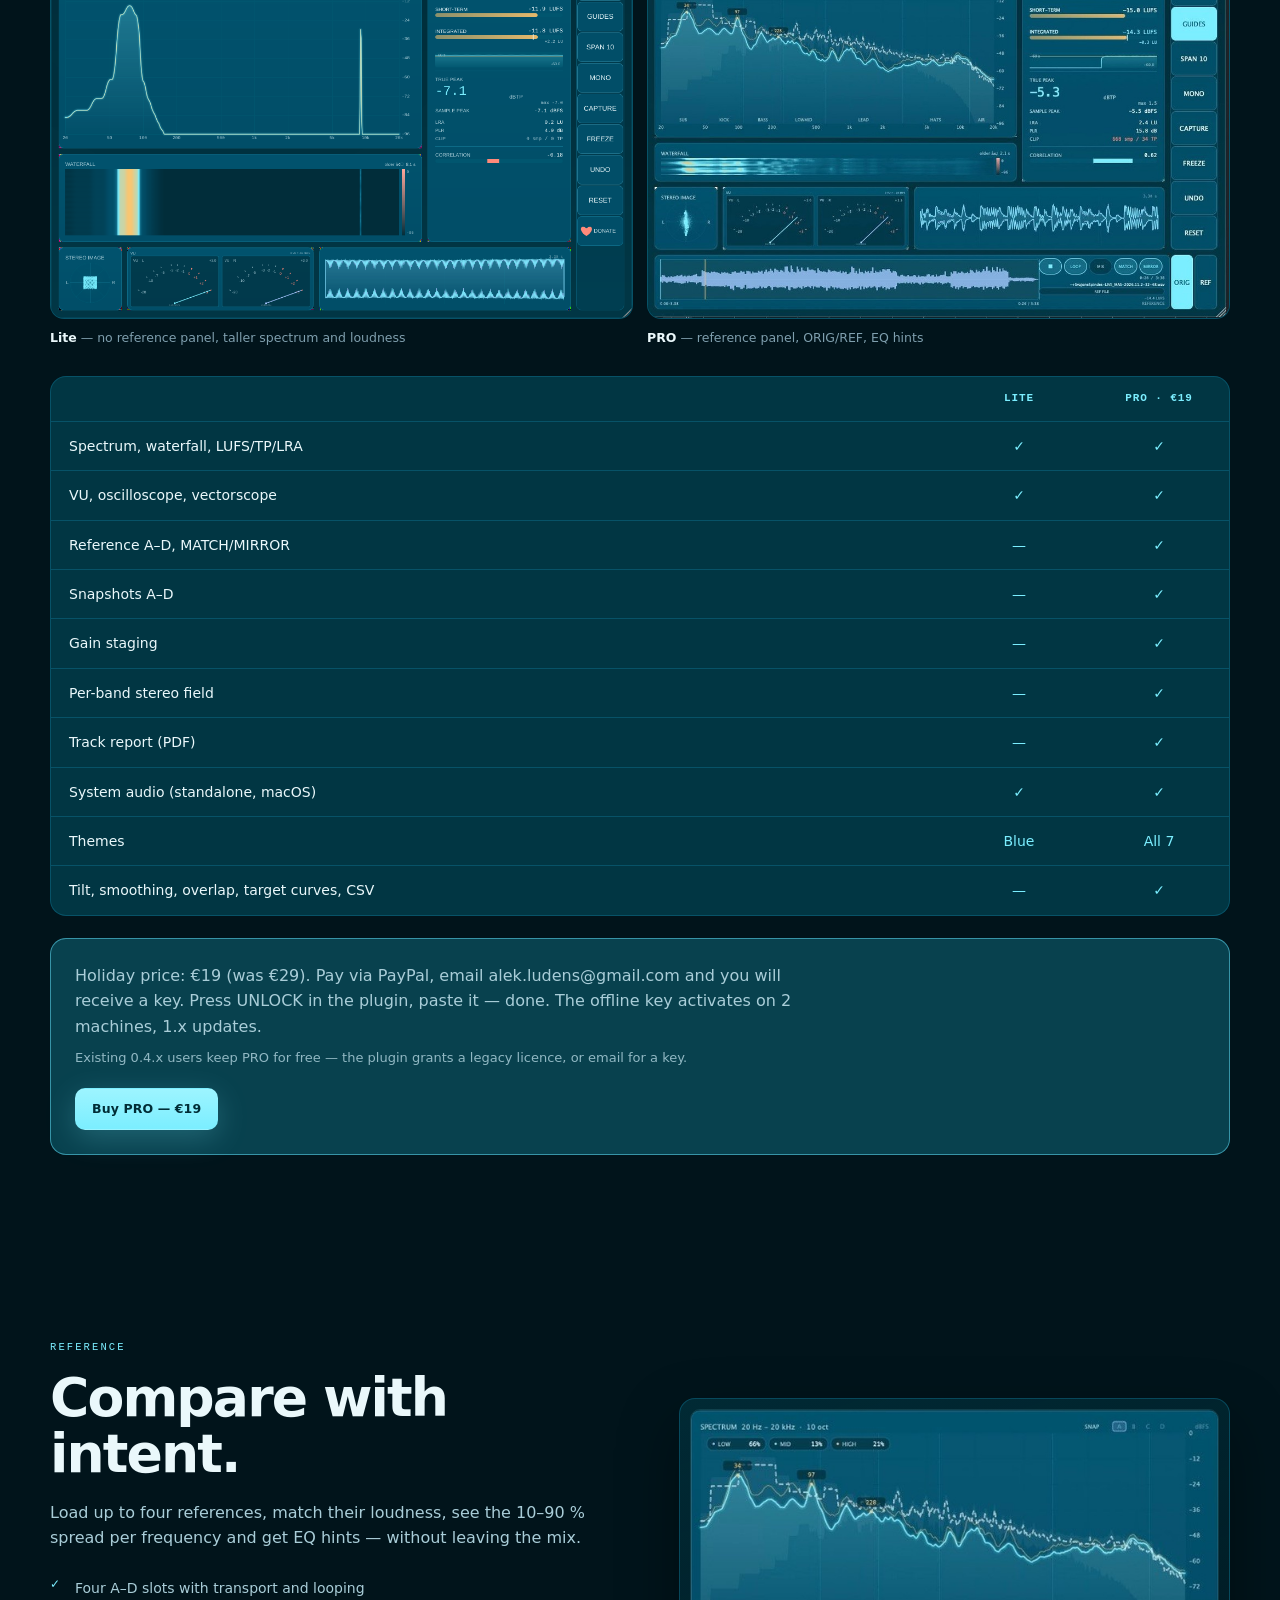
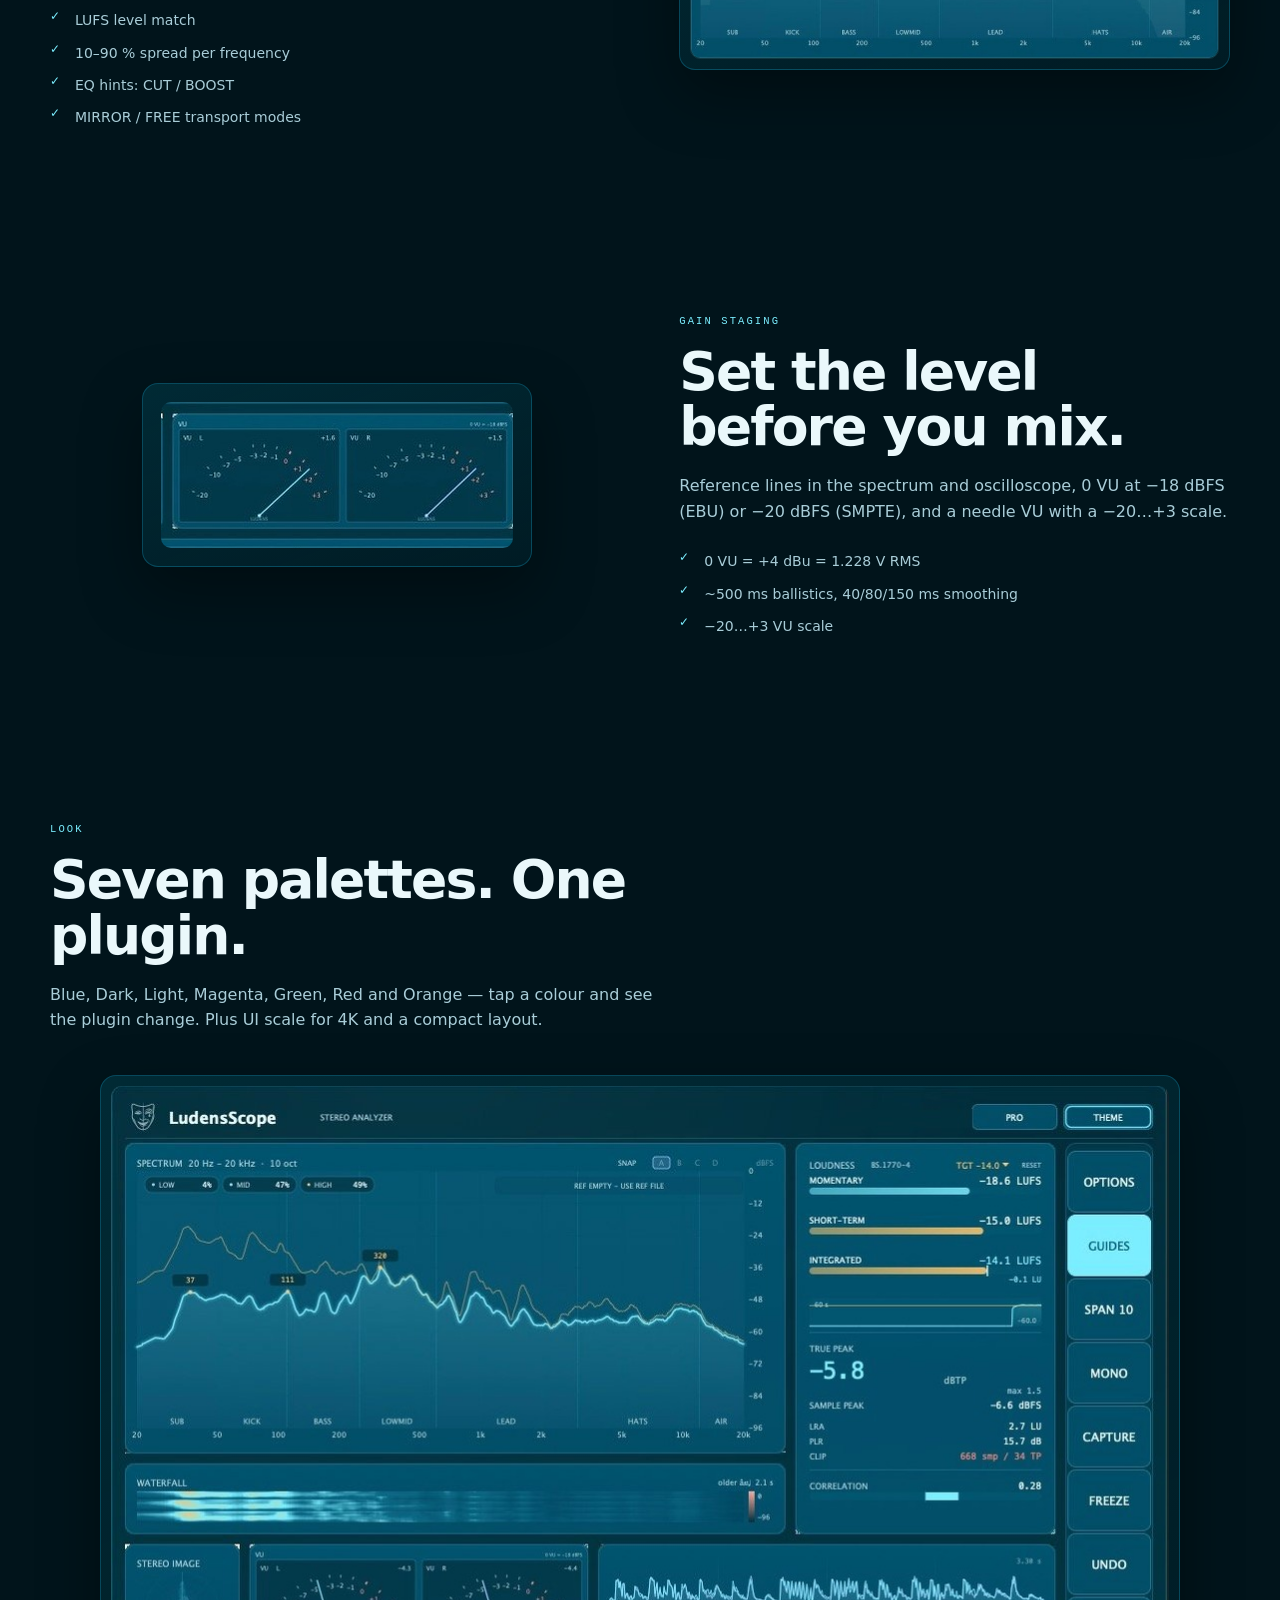
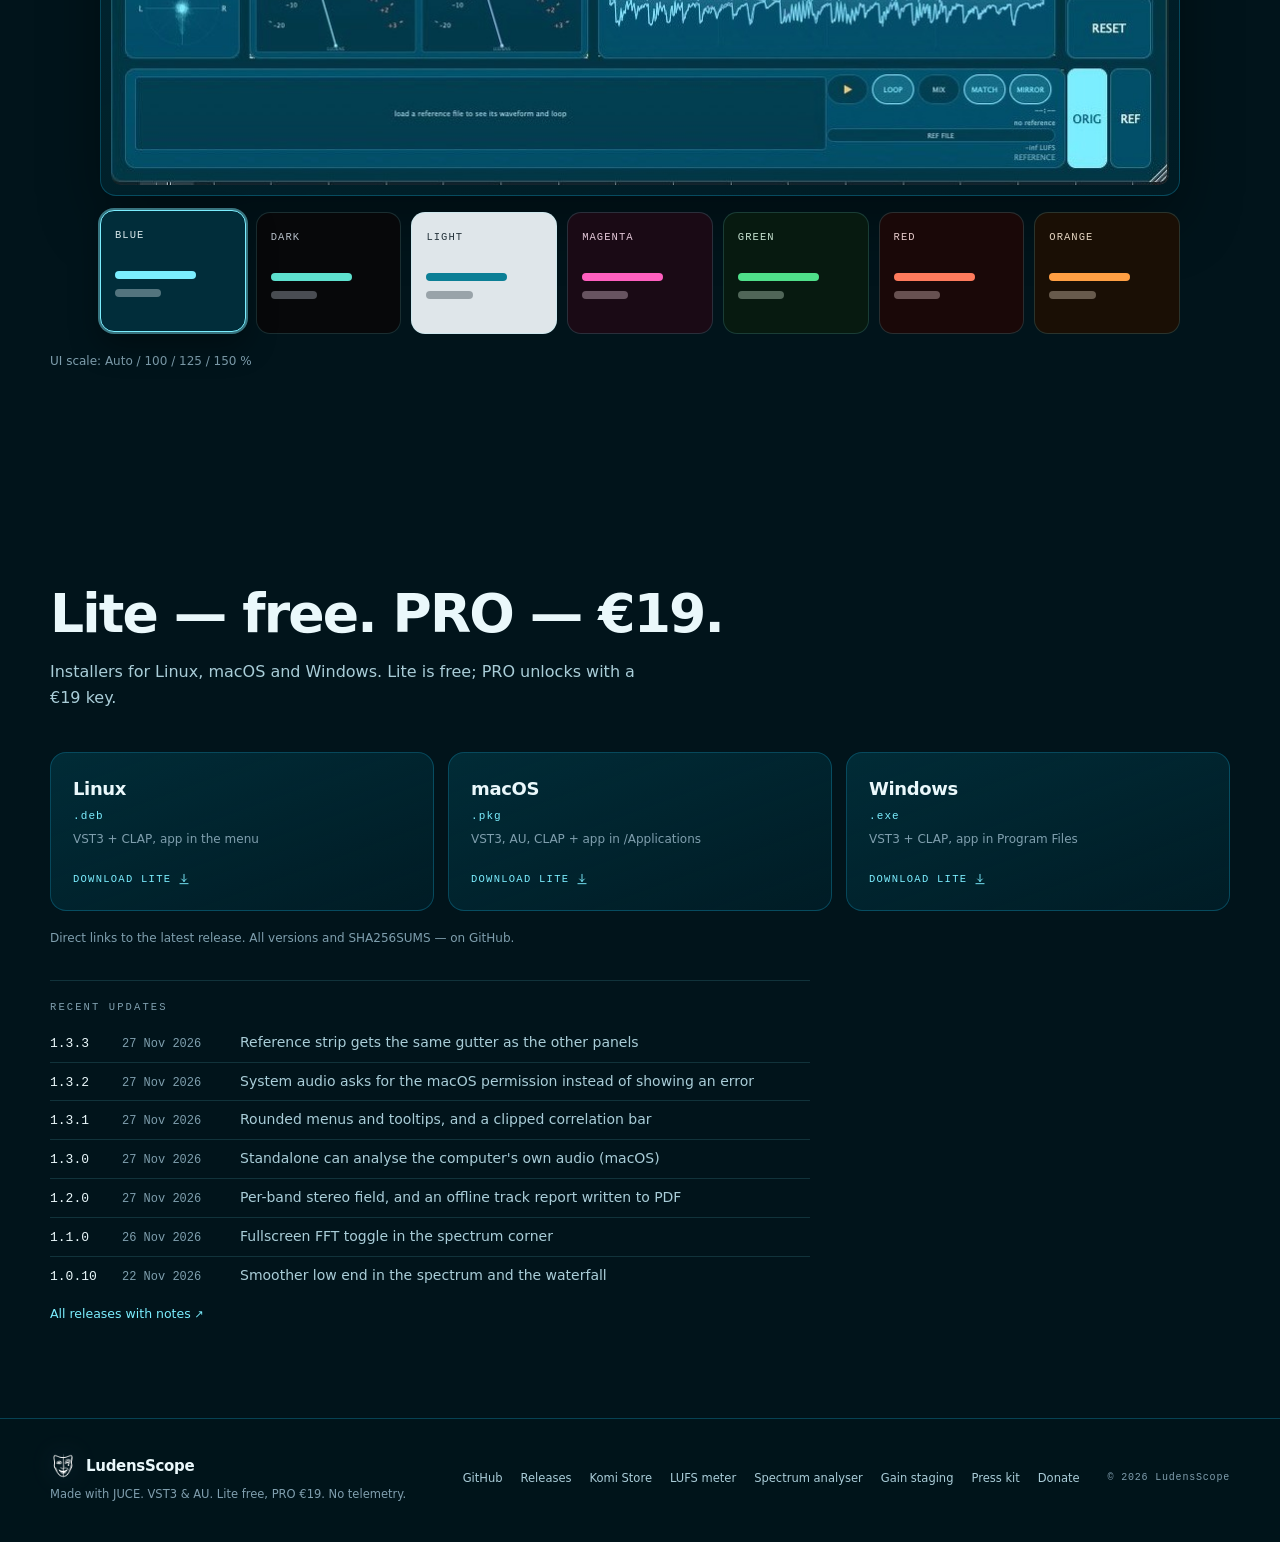
==== commit e236b0a7: "1.3.3: reference strip gets the same gutter as the other panels The strip band carved the ORIG/REF c" ====
--- a/site/index.html
+++ b/site/index.html
@@ -26,7 +26,7 @@
   "description": "Stereo analyser for VST3, AU, CLAP and AAX: spectrum, BS.1770 loudness, four reference slots, gain staging and a needle VU meter. Free Lite, PRO €19.",
   "applicationCategory": "MultimediaApplication",
   "operatingSystem": "Windows, macOS, Linux",
-  "softwareVersion": "1.3.2",
+  "softwareVersion": "1.3.3",
   "url": "https://ludensscope.pages.dev/",
   "offers": [
     { "@type": "Offer", "name": "Lite", "price": "0", "priceCurrency": "EUR", "availability": "https://schema.org/InStock" },
@@ -94,7 +94,7 @@
         <div class="window">
           <div class="window-bar">
             <span class="dot"></span><span class="dot"></span><span class="dot"></span>
-            <em>LudensScope <span class="js-version">v1.3.2</span></em>
+            <em>LudensScope <span class="js-version">v1.3.3</span></em>
           </div>
           <video autoplay muted loop playsinline preload="metadata" poster="assets/ui-preview.jpg" width="848" height="560" aria-label="Animated preview of the LudensScope interface cycling through seven themes">
             <source src="assets/preview-themes.webm" type="video/webm">
@@ -269,6 +269,7 @@
       <div class="updates reveal" id="updates">
         <p class="updates-title">Recent updates</p>
         <ul>
+          <li><span class="ver">1.3.3</span><span class="date">27 Nov 2026</span><span class="what">Reference strip gets the same gutter as the other panels</span></li>
           <li><span class="ver">1.3.2</span><span class="date">27 Nov 2026</span><span class="what">System audio asks for the macOS permission instead of showing an error</span></li>
           <li><span class="ver">1.3.1</span><span class="date">27 Nov 2026</span><span class="what">Rounded menus and tooltips, and a clipped correlation bar</span></li>
           <li><span class="ver">1.3.0</span><span class="date">27 Nov 2026</span><span class="what">Standalone can analyse the computer's own audio (macOS)</span></li>
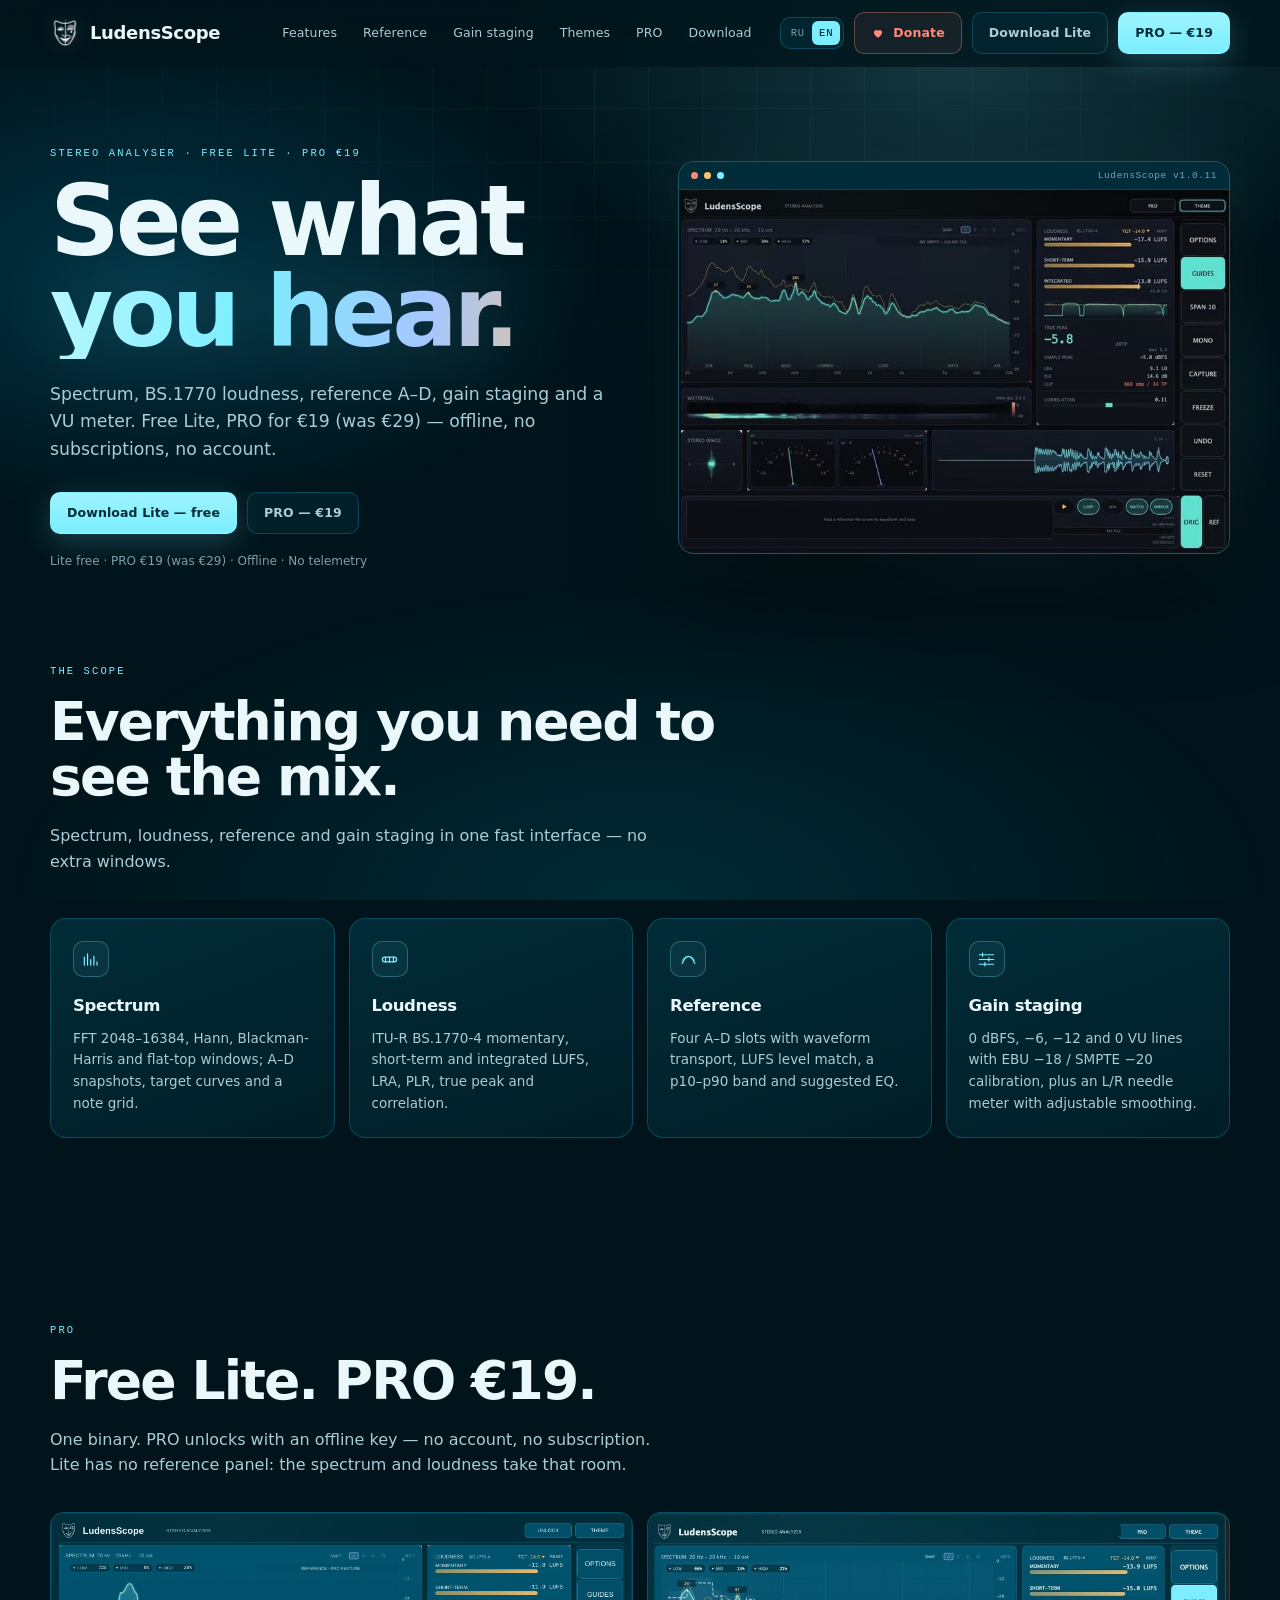
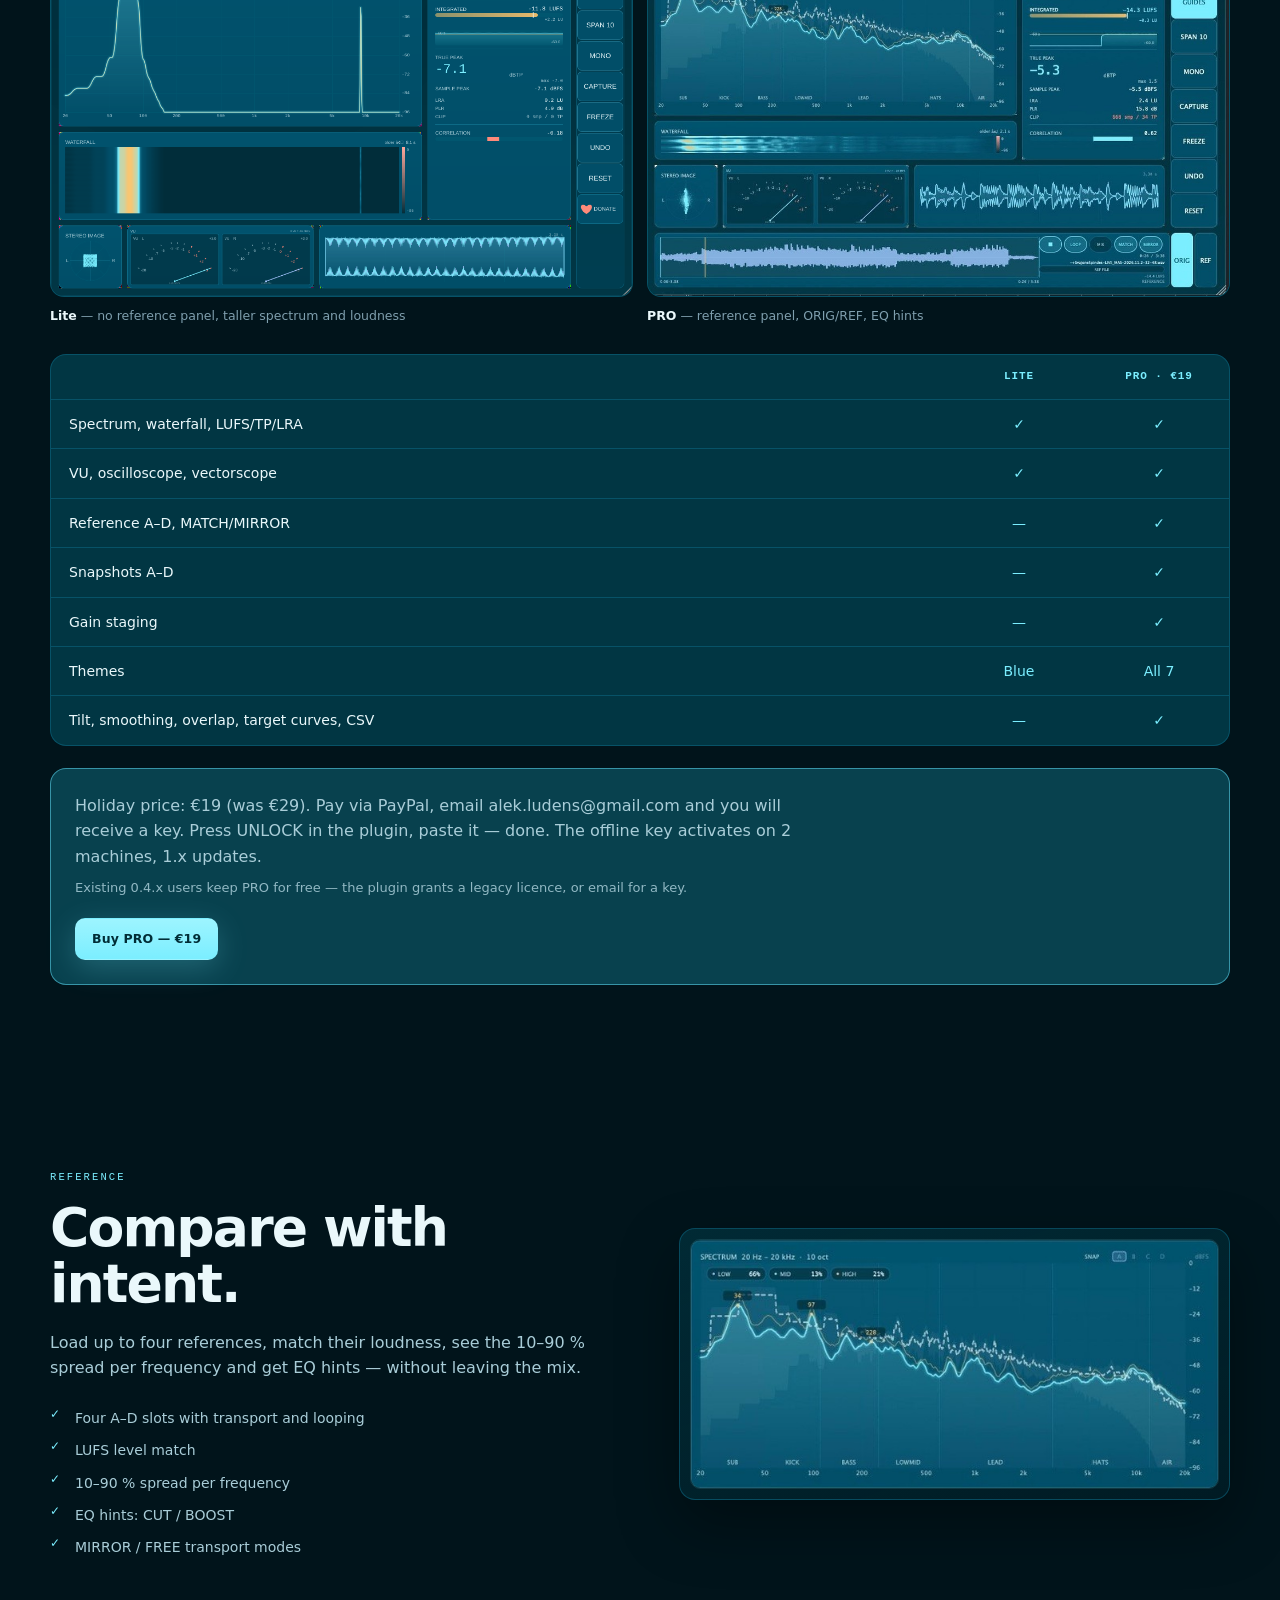
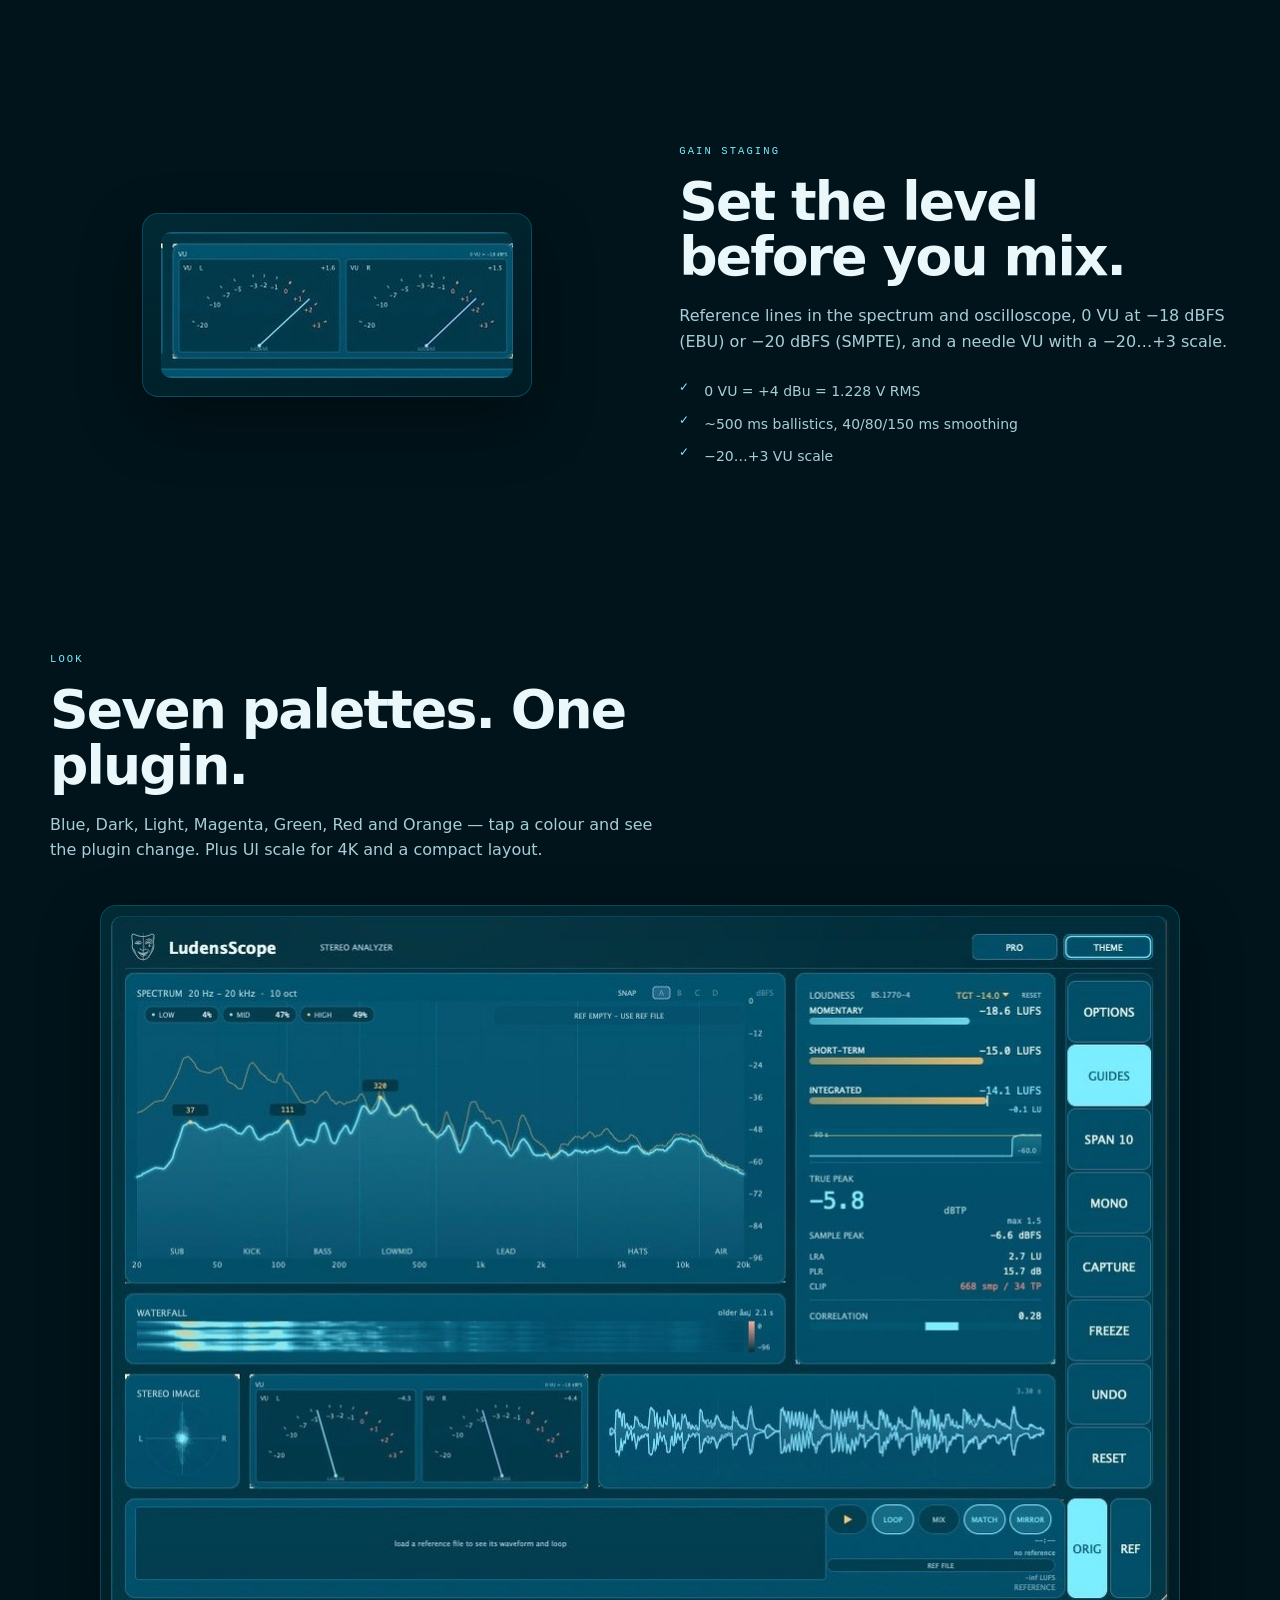
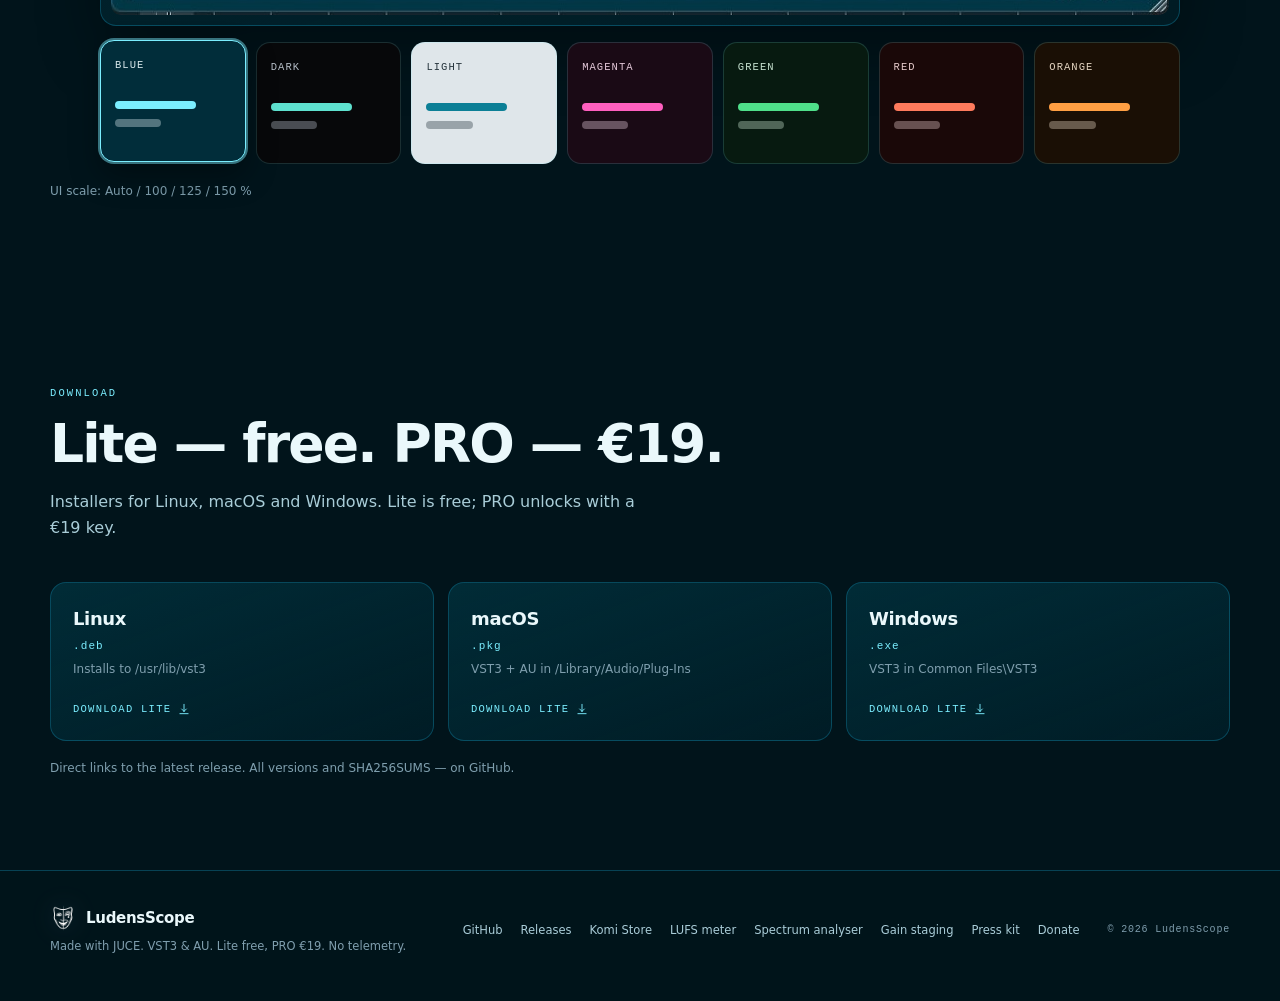
==== commit 3241a6c6: "site: move to ludensscope.com The domain is live on Cloudflare Pages, so canonical URLs, Open Graph " ====
--- a/site/index.html
+++ b/site/index.html
@@ -7,15 +7,15 @@
   <meta property="og:title" content="LudensScope — see what you hear">
   <meta property="og:description" content="A free stereo analyzer for VST3 and AU. Spectrum, loudness, reference, gain staging and VU.">
   <meta property="og:type" content="website">
-  <meta property="og:image" content="https://ludensscope.pages.dev/assets/og-en.png">
+  <meta property="og:image" content="https://ludensscope.com/assets/og-en.png">
   <meta property="og:image:width" content="1200">
   <meta property="og:image:height" content="630">
-  <meta property="og:url" content="https://ludensscope.pages.dev/">
+  <meta property="og:url" content="https://ludensscope.com/">
   <meta property="og:site_name" content="LudensScope">
   <meta property="og:locale" content="en_US">
   <meta property="og:locale:alternate" content="ru_RU">
   <meta name="twitter:card" content="summary_large_image">
-  <meta name="twitter:image" content="https://ludensscope.pages.dev/assets/og-en.png">
+  <meta name="twitter:image" content="https://ludensscope.com/assets/og-en.png">
   <meta name="theme-color" content="#01141b">
   <meta name="yandex-verification" content="302ff2bb98989cea">
 <script type="application/ld+json">
@@ -26,21 +26,21 @@
   "description": "Stereo analyser for VST3, AU, CLAP and AAX: spectrum, BS.1770 loudness, four reference slots, gain staging and a needle VU meter. Free Lite, PRO €19.",
   "applicationCategory": "MultimediaApplication",
   "operatingSystem": "Windows, macOS, Linux",
-  "softwareVersion": "1.3.3",
-  "url": "https://ludensscope.pages.dev/",
+  "softwareVersion": "1.1.0",
+  "url": "https://ludensscope.com/",
   "offers": [
     { "@type": "Offer", "name": "Lite", "price": "0", "priceCurrency": "EUR", "availability": "https://schema.org/InStock" },
     { "@type": "Offer", "name": "PRO", "price": "19", "priceCurrency": "EUR", "url": "https://www.paypal.com/ncp/payment/9LQYYZMR7TW7G", "availability": "https://schema.org/InStock" }
   ]
 }
 </script>
-  <link rel="canonical" href="https://ludensscope.pages.dev/">
+  <link rel="canonical" href="https://ludensscope.com/">
   <link rel="icon" type="image/png" href="assets/logo.png">
   <link rel="stylesheet" href="styles.css">
   <noscript><style>.reveal{opacity:1;transform:none}</style></noscript>
-<link rel="alternate" hreflang="ru" href="https://ludensscope.pages.dev/ru/">
-<link rel="alternate" hreflang="en" href="https://ludensscope.pages.dev/">
-<link rel="alternate" hreflang="x-default" href="https://ludensscope.pages.dev/">
+<link rel="alternate" hreflang="ru" href="https://ludensscope.com/ru/">
+<link rel="alternate" hreflang="en" href="https://ludensscope.com/">
+<link rel="alternate" hreflang="x-default" href="https://ludensscope.com/">
 </head>
 <body>
 <a class="skip" href="#main">Skip to content</a>
@@ -94,7 +94,7 @@
         <div class="window">
           <div class="window-bar">
             <span class="dot"></span><span class="dot"></span><span class="dot"></span>
-            <em>LudensScope <span class="js-version">v1.3.3</span></em>
+            <em>LudensScope <span class="js-version">v1.0.11</span></em>
           </div>
           <video autoplay muted loop playsinline preload="metadata" poster="assets/ui-preview.jpg" width="848" height="560" aria-label="Animated preview of the LudensScope interface cycling through seven themes">
             <source src="assets/preview-themes.webm" type="video/webm">
@@ -117,7 +117,7 @@
         <article class="card reveal">
           <div class="icon"><svg viewBox="0 0 24 24" aria-hidden="true"><path d="M3 19V9M7 19V5M11 19v-7M15 19V8M19 19v-4"></path></svg></div>
           <h3>Spectrum</h3>
-          <p>FFT 2048–16384, Hann, Blackman-Harris and flat-top windows; A–D snapshots, target curves, a note grid and a per-band stereo field with correlation.</p>
+          <p>FFT 2048–16384, Hann, Blackman-Harris and flat-top windows; A–D snapshots, target curves and a note grid.</p>
         </article>
         <article class="card reveal">
           <div class="icon"><svg viewBox="0 0 24 24" aria-hidden="true"><rect x="3" y="9" width="18" height="6" rx="3"></rect><path d="M7 9v6M12 9v6M17 9v6"></path></svg></div>
@@ -164,9 +164,6 @@
           <tr><td>Reference A–D, MATCH/MIRROR</td><td>—</td><td>✓</td></tr>
           <tr><td>Snapshots A–D</td><td>—</td><td>✓</td></tr>
           <tr><td>Gain staging</td><td>—</td><td>✓</td></tr>
-          <tr><td>Per-band stereo field</td><td>—</td><td>✓</td></tr>
-          <tr><td>Track report (PDF)</td><td>—</td><td>✓</td></tr>
-          <tr><td>System audio (standalone, macOS)</td><td>✓</td><td>✓</td></tr>
           <tr><td>Themes</td><td>Blue</td><td>All 7</td></tr>
           <tr><td>Tilt, smoothing, overlap, target curves, CSV</td><td>—</td><td>✓</td></tr>
         </tbody>
@@ -247,38 +244,24 @@
         <a class="download reveal" href="https://github.com/ltillegal/ludensscope/releases/latest/download/LudensScope-linux.deb" target="_blank" rel="noopener">
           <span class="os">Linux</span>
           <span class="file">.deb</span>
-          <span class="path">VST3 + CLAP, app in the menu</span>
+          <span class="path">Installs to /usr/lib/vst3</span>
           <span class="dl"><span>Download Lite</span><svg viewBox="0 0 24 24" aria-hidden="true"><path d="M12 4v12m0 0 4-4m-4 4-4-4M5 20h14"></path></svg></span>
         </a>
         <a class="download reveal" href="https://github.com/ltillegal/ludensscope/releases/latest/download/LudensScope-macos.pkg" target="_blank" rel="noopener">
           <span class="os">macOS</span>
           <span class="file">.pkg</span>
-          <span class="path">VST3, AU, CLAP + app in /Applications</span>
+          <span class="path">VST3 + AU in /Library/Audio/Plug-Ins</span>
           <span class="dl"><span>Download Lite</span><svg viewBox="0 0 24 24" aria-hidden="true"><path d="M12 4v12m0 0 4-4m-4 4-4-4M5 20h14"></path></svg></span>
         </a>
         <a class="download reveal" href="https://github.com/ltillegal/ludensscope/releases/latest/download/LudensScope-windows.exe" target="_blank" rel="noopener">
           <span class="os">Windows</span>
           <span class="file">.exe</span>
-          <span class="path">VST3 + CLAP, app in Program Files</span>
+          <span class="path">VST3 in Common Files\VST3</span>
           <span class="dl"><span>Download Lite</span><svg viewBox="0 0 24 24" aria-hidden="true"><path d="M12 4v12m0 0 4-4m-4 4-4-4M5 20h14"></path></svg></span>
         </a>
       </div>
 
       <p class="fine reveal">Direct links to the latest release. All versions and SHA256SUMS — <a href="https://github.com/ltillegal/ludensscope/releases">on GitHub</a>.</p>
-
-      <div class="updates reveal" id="updates">
-        <p class="updates-title">Recent updates</p>
-        <ul>
-          <li><span class="ver">1.3.3</span><span class="date">27 Nov 2026</span><span class="what">Reference strip gets the same gutter as the other panels</span></li>
-          <li><span class="ver">1.3.2</span><span class="date">27 Nov 2026</span><span class="what">System audio asks for the macOS permission instead of showing an error</span></li>
-          <li><span class="ver">1.3.1</span><span class="date">27 Nov 2026</span><span class="what">Rounded menus and tooltips, and a clipped correlation bar</span></li>
-          <li><span class="ver">1.3.0</span><span class="date">27 Nov 2026</span><span class="what">Standalone can analyse the computer's own audio (macOS)</span></li>
-          <li><span class="ver">1.2.0</span><span class="date">27 Nov 2026</span><span class="what">Per-band stereo field, and an offline track report written to PDF</span></li>
-          <li><span class="ver">1.1.0</span><span class="date">26 Nov 2026</span><span class="what">Fullscreen FFT toggle in the spectrum corner</span></li>
-          <li><span class="ver">1.0.10</span><span class="date">22 Nov 2026</span><span class="what">Smoother low end in the spectrum and the waterfall</span></li>
-        </ul>
-        <a class="updates-more" href="https://github.com/ltillegal/ludensscope/releases">All releases with notes</a>
-      </div>
 
     </div>
   </section>
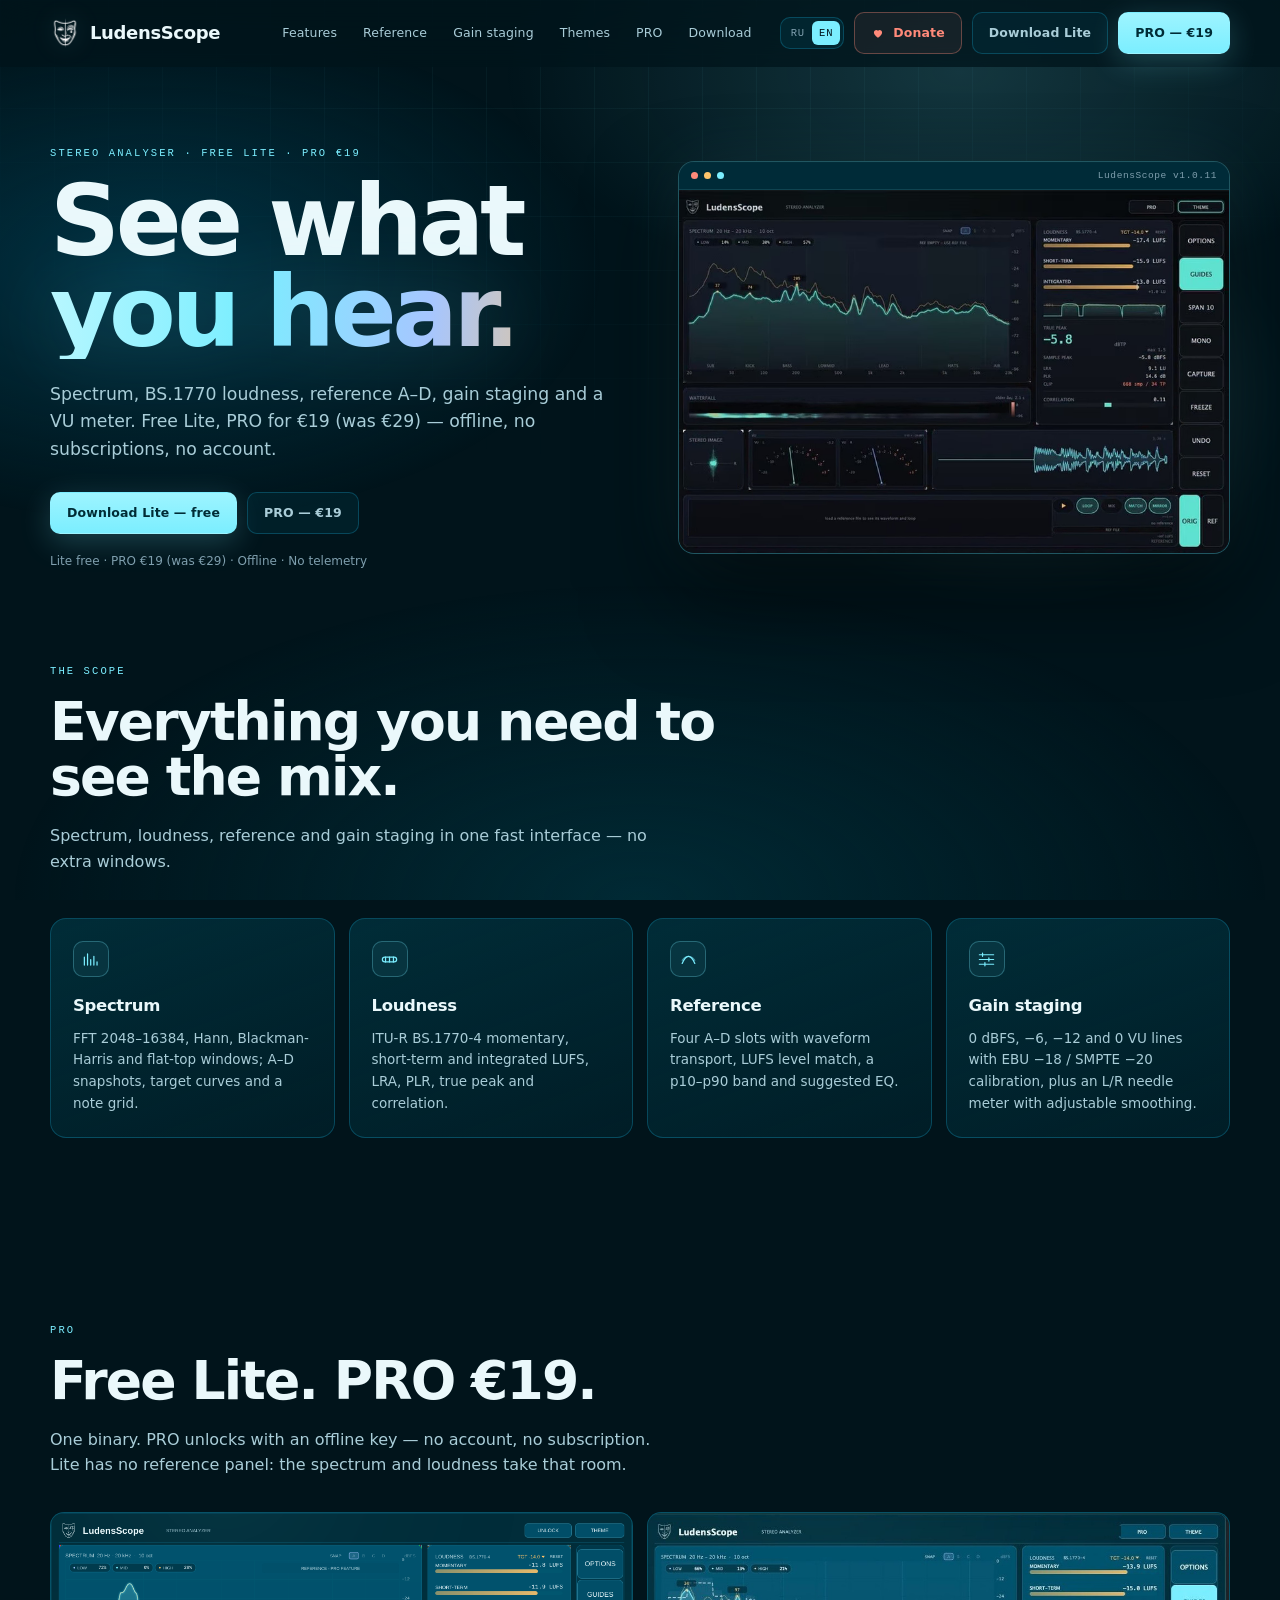
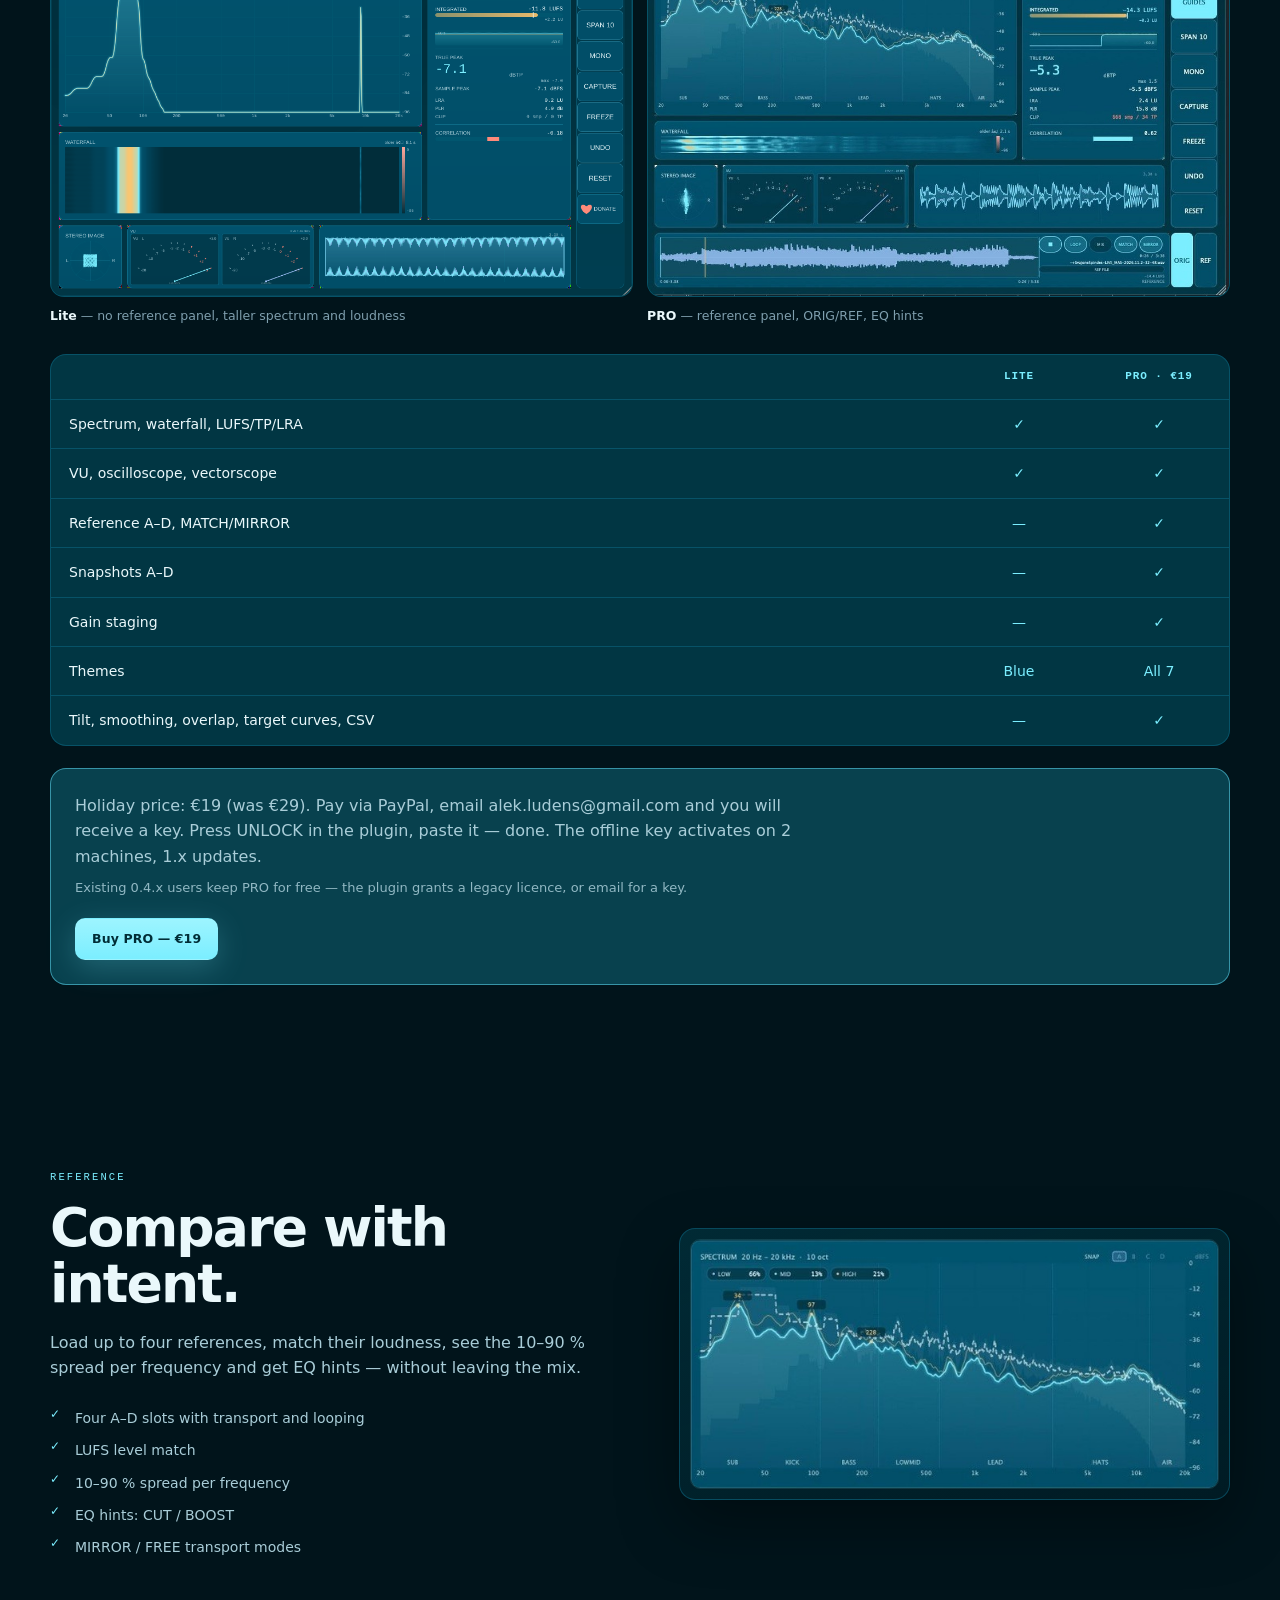
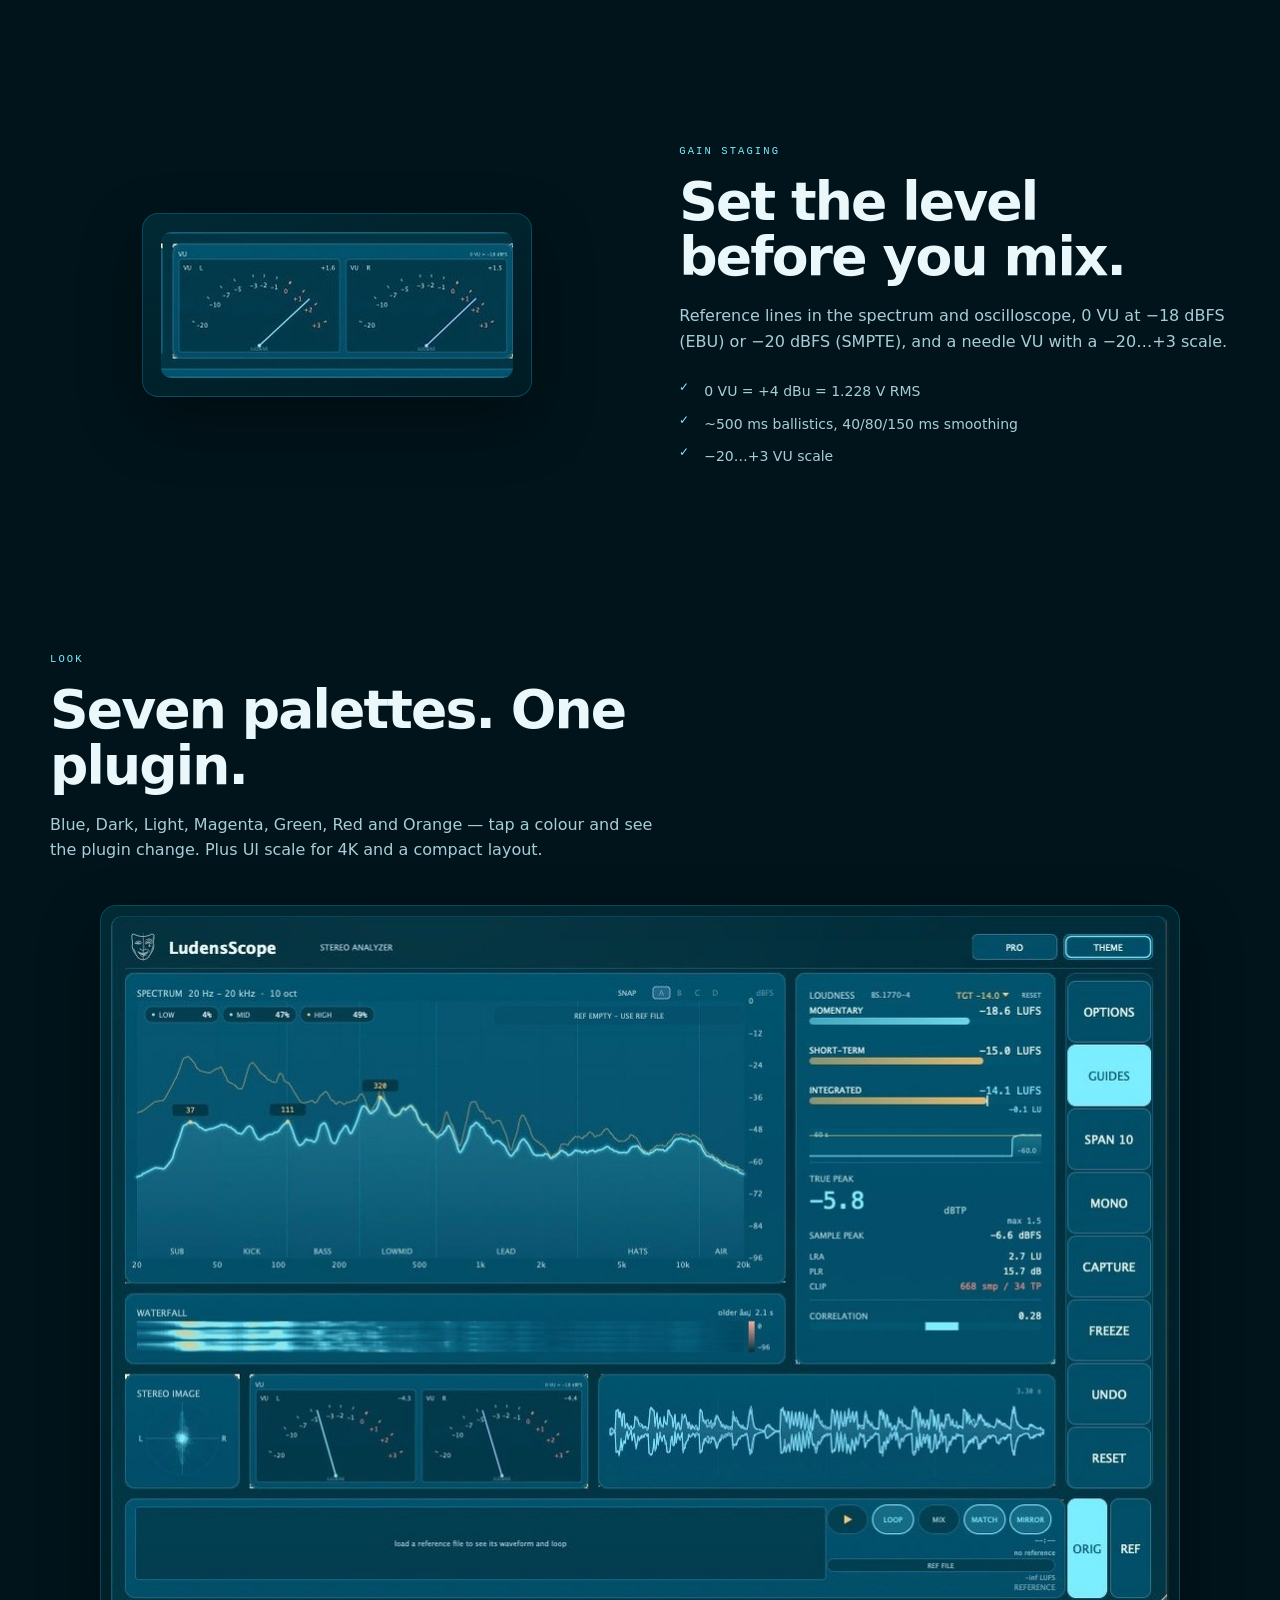
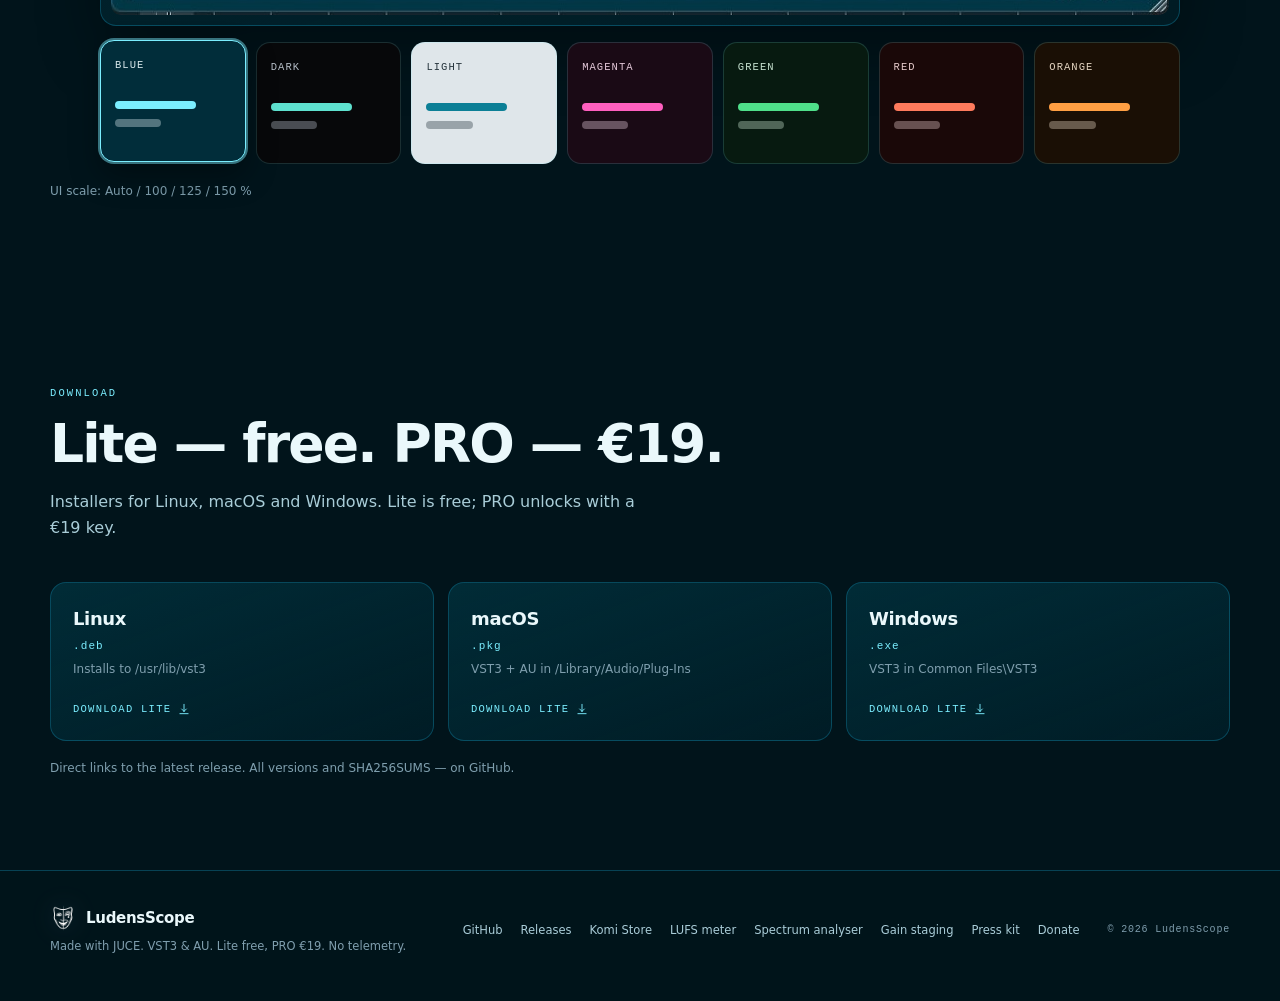
==== commit a0606acd: "site: add the Yandex verification file for ludensscope.com" ====
--- a/site/index.html
+++ b/site/index.html
@@ -18,6 +18,7 @@
   <meta name="twitter:image" content="https://ludensscope.com/assets/og-en.png">
   <meta name="theme-color" content="#01141b">
   <meta name="yandex-verification" content="302ff2bb98989cea">
+  <meta name="yandex-verification" content="e46bb1d21578aa62">
 <script type="application/ld+json">
 {
   "@context": "https://schema.org",
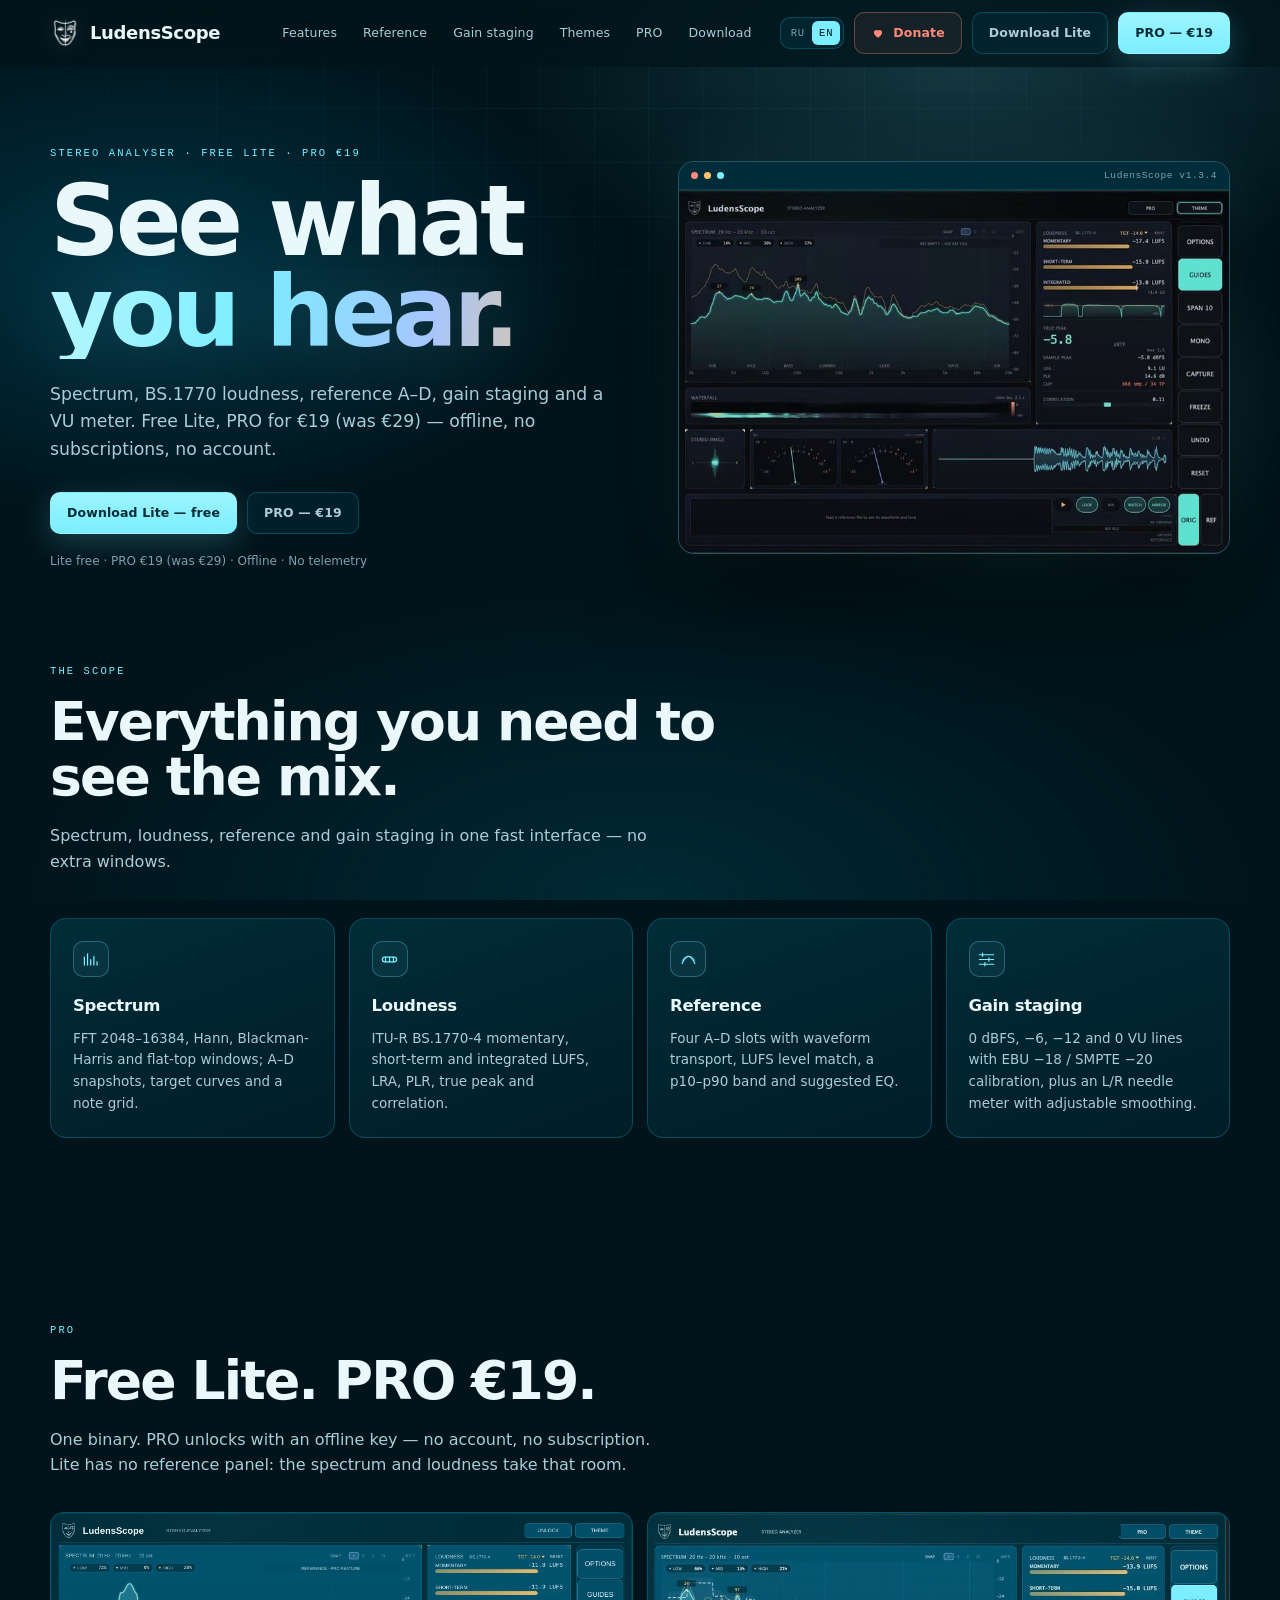
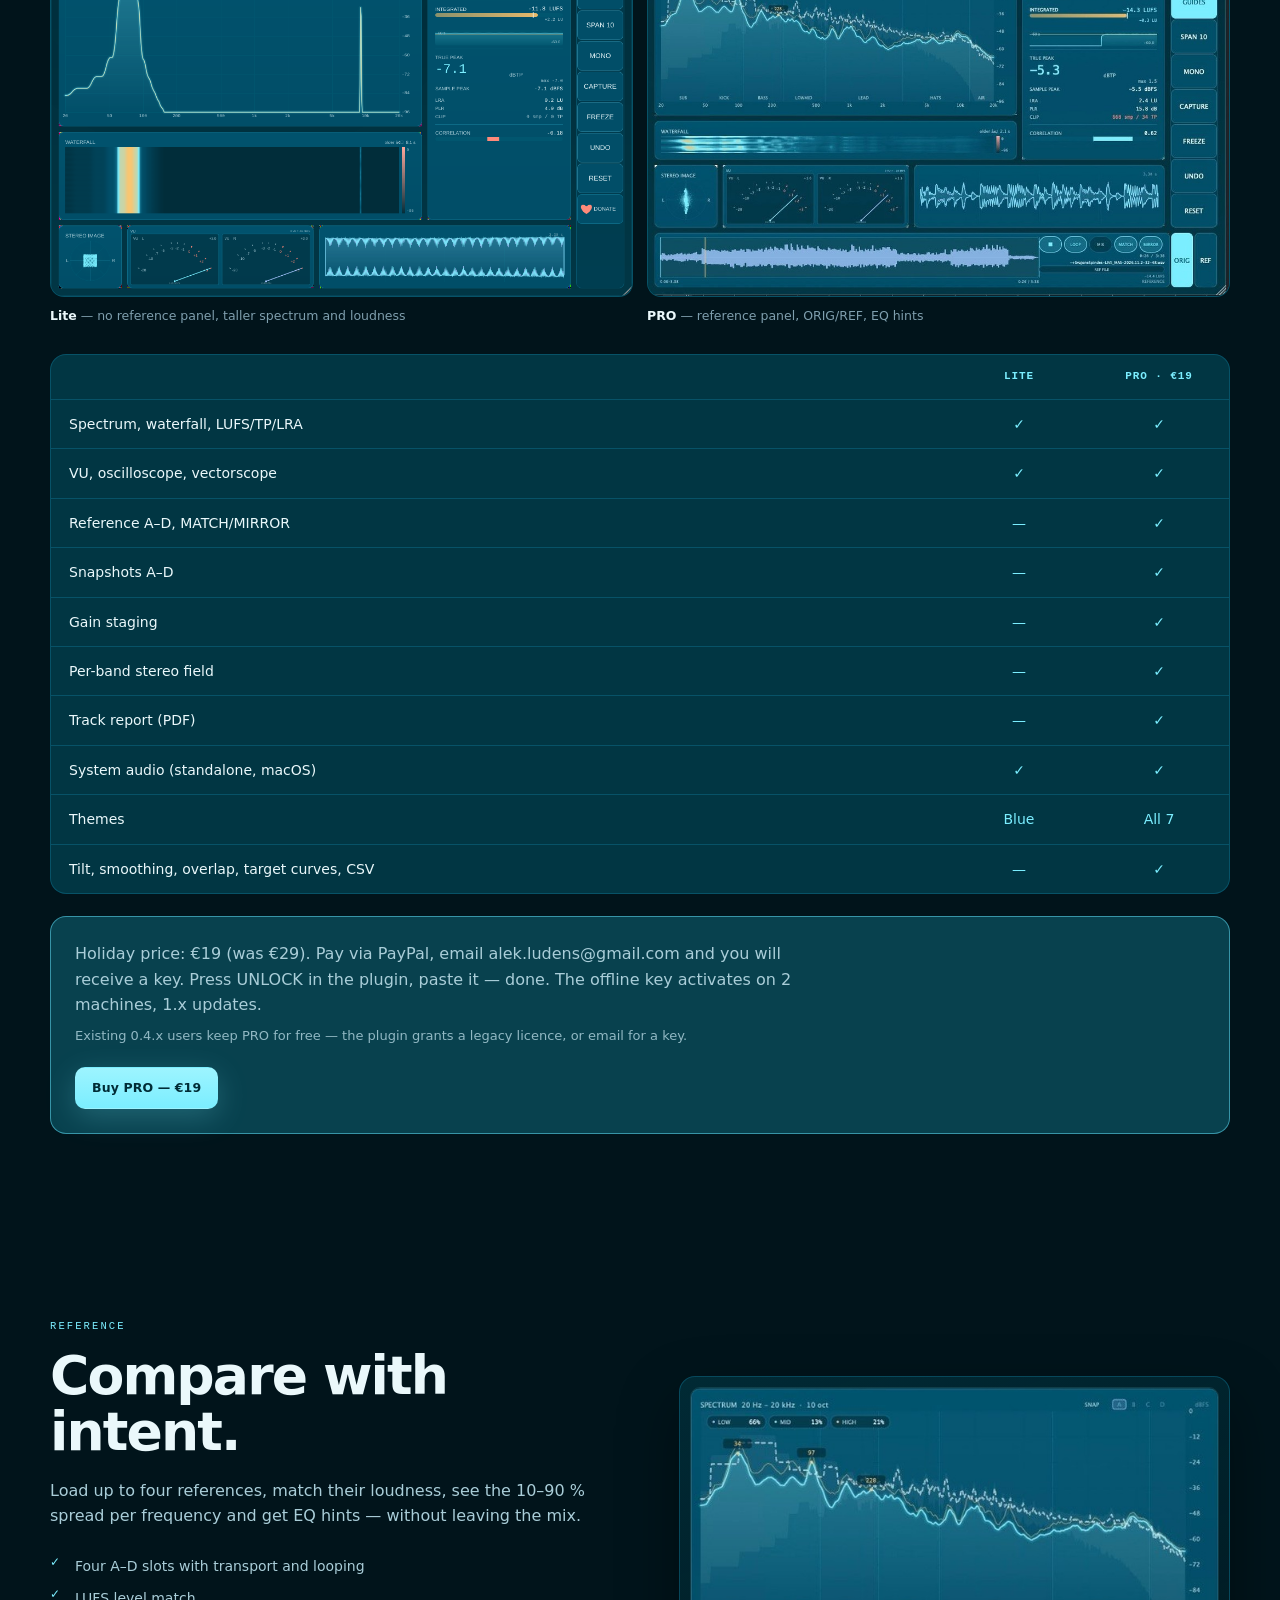
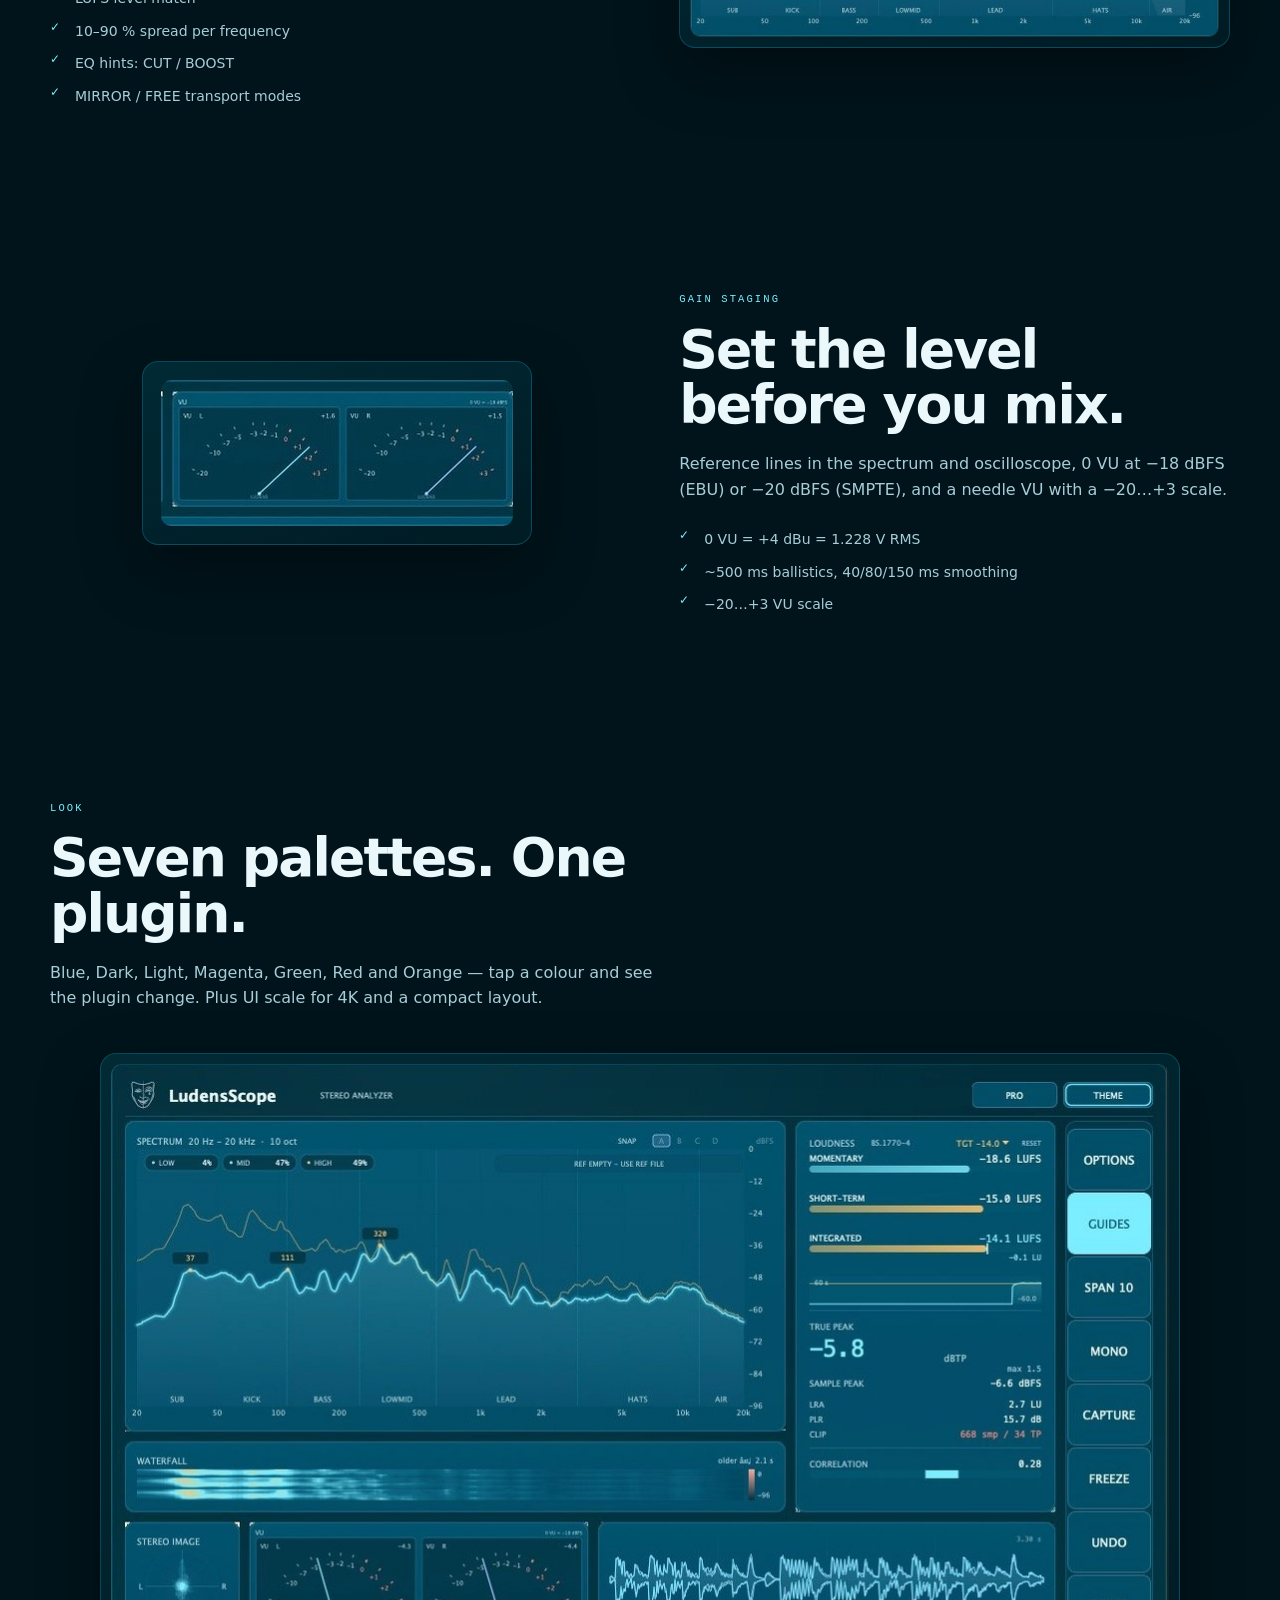
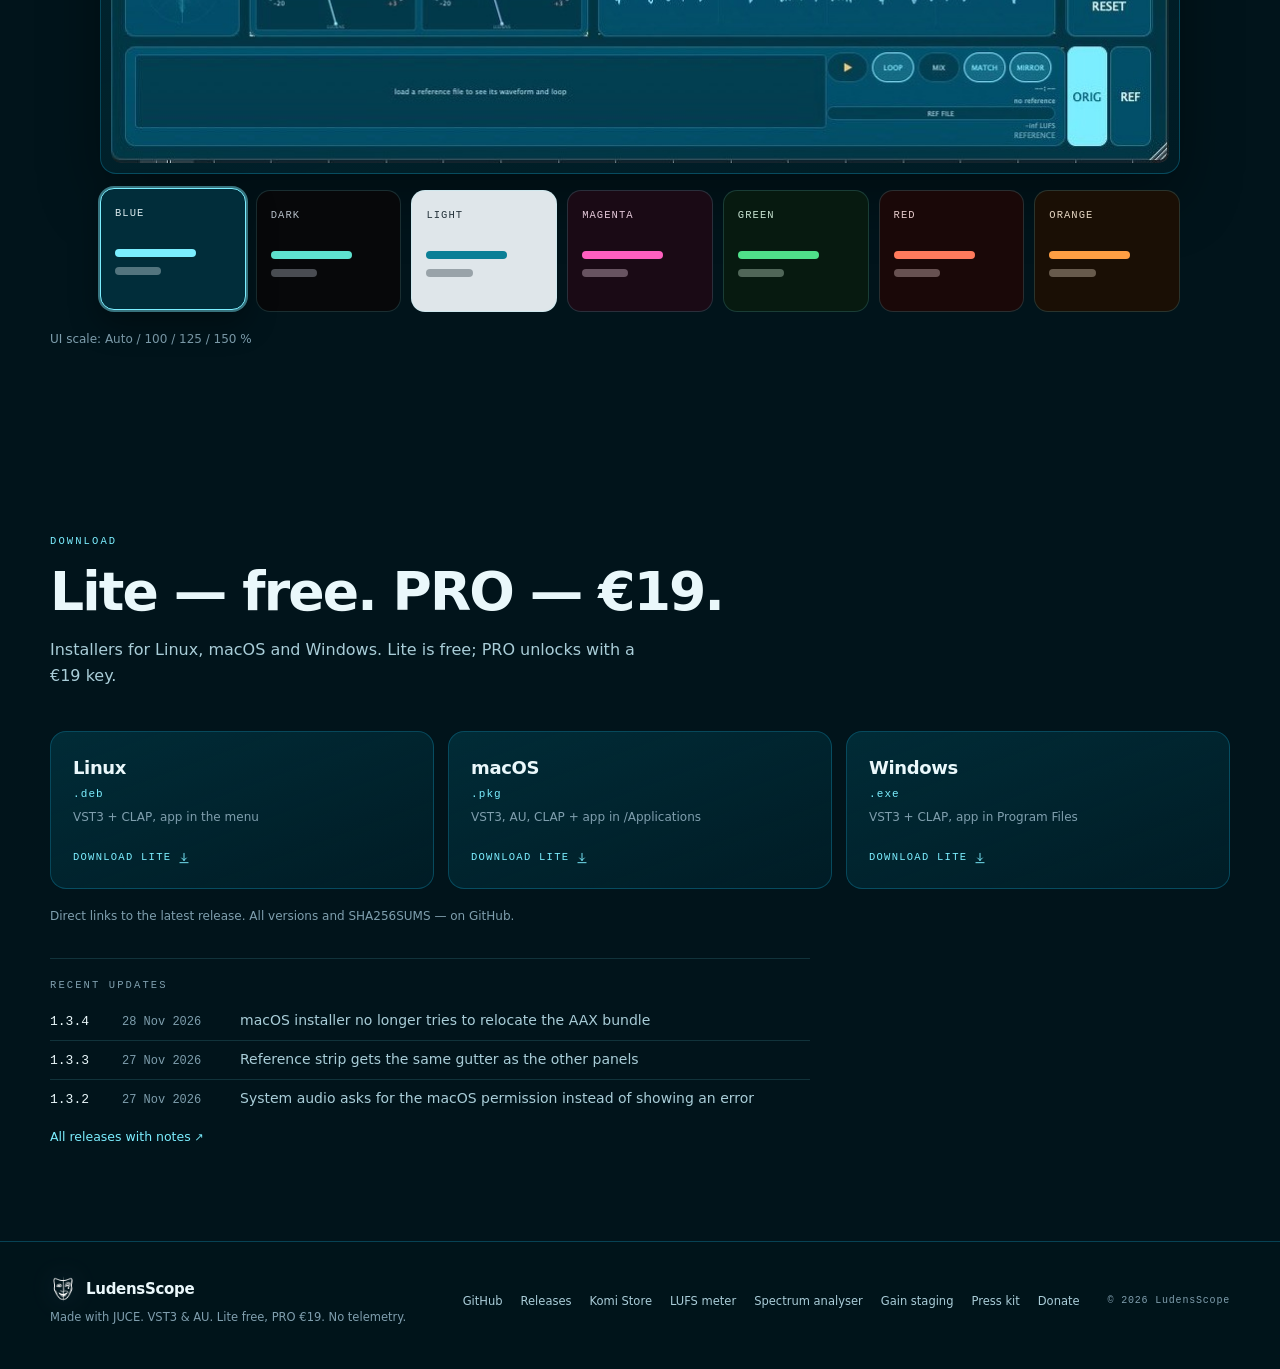
==== commit 02310e52: "1.3.4: pin pkg bundles to their install paths; restore the site content The macOS installer failed a" ====
--- a/site/index.html
+++ b/site/index.html
@@ -27,7 +27,7 @@
   "description": "Stereo analyser for VST3, AU, CLAP and AAX: spectrum, BS.1770 loudness, four reference slots, gain staging and a needle VU meter. Free Lite, PRO €19.",
   "applicationCategory": "MultimediaApplication",
   "operatingSystem": "Windows, macOS, Linux",
-  "softwareVersion": "1.1.0",
+  "softwareVersion": "1.3.4",
   "url": "https://ludensscope.com/",
   "offers": [
     { "@type": "Offer", "name": "Lite", "price": "0", "priceCurrency": "EUR", "availability": "https://schema.org/InStock" },
@@ -95,7 +95,7 @@
         <div class="window">
           <div class="window-bar">
             <span class="dot"></span><span class="dot"></span><span class="dot"></span>
-            <em>LudensScope <span class="js-version">v1.0.11</span></em>
+            <em>LudensScope <span class="js-version">v1.3.4</span></em>
           </div>
           <video autoplay muted loop playsinline preload="metadata" poster="assets/ui-preview.jpg" width="848" height="560" aria-label="Animated preview of the LudensScope interface cycling through seven themes">
             <source src="assets/preview-themes.webm" type="video/webm">
@@ -165,6 +165,9 @@
           <tr><td>Reference A–D, MATCH/MIRROR</td><td>—</td><td>✓</td></tr>
           <tr><td>Snapshots A–D</td><td>—</td><td>✓</td></tr>
           <tr><td>Gain staging</td><td>—</td><td>✓</td></tr>
+          <tr><td>Per-band stereo field</td><td>—</td><td>✓</td></tr>
+          <tr><td>Track report (PDF)</td><td>—</td><td>✓</td></tr>
+          <tr><td>System audio (standalone, macOS)</td><td>✓</td><td>✓</td></tr>
           <tr><td>Themes</td><td>Blue</td><td>All 7</td></tr>
           <tr><td>Tilt, smoothing, overlap, target curves, CSV</td><td>—</td><td>✓</td></tr>
         </tbody>
@@ -245,24 +248,33 @@
         <a class="download reveal" href="https://github.com/ltillegal/ludensscope/releases/latest/download/LudensScope-linux.deb" target="_blank" rel="noopener">
           <span class="os">Linux</span>
           <span class="file">.deb</span>
-          <span class="path">Installs to /usr/lib/vst3</span>
+          <span class="path">VST3 + CLAP, app in the menu</span>
           <span class="dl"><span>Download Lite</span><svg viewBox="0 0 24 24" aria-hidden="true"><path d="M12 4v12m0 0 4-4m-4 4-4-4M5 20h14"></path></svg></span>
         </a>
         <a class="download reveal" href="https://github.com/ltillegal/ludensscope/releases/latest/download/LudensScope-macos.pkg" target="_blank" rel="noopener">
           <span class="os">macOS</span>
           <span class="file">.pkg</span>
-          <span class="path">VST3 + AU in /Library/Audio/Plug-Ins</span>
+          <span class="path">VST3, AU, CLAP + app in /Applications</span>
           <span class="dl"><span>Download Lite</span><svg viewBox="0 0 24 24" aria-hidden="true"><path d="M12 4v12m0 0 4-4m-4 4-4-4M5 20h14"></path></svg></span>
         </a>
         <a class="download reveal" href="https://github.com/ltillegal/ludensscope/releases/latest/download/LudensScope-windows.exe" target="_blank" rel="noopener">
           <span class="os">Windows</span>
           <span class="file">.exe</span>
-          <span class="path">VST3 in Common Files\VST3</span>
+          <span class="path">VST3 + CLAP, app in Program Files</span>
           <span class="dl"><span>Download Lite</span><svg viewBox="0 0 24 24" aria-hidden="true"><path d="M12 4v12m0 0 4-4m-4 4-4-4M5 20h14"></path></svg></span>
         </a>
       </div>
 
       <p class="fine reveal">Direct links to the latest release. All versions and SHA256SUMS — <a href="https://github.com/ltillegal/ludensscope/releases">on GitHub</a>.</p>
+      <div class="updates reveal" id="updates">
+        <p class="updates-title">Recent updates</p>
+        <ul>
+          <li><span class="ver">1.3.4</span><span class="date">28 Nov 2026</span><span class="what">macOS installer no longer tries to relocate the AAX bundle</span></li>
+          <li><span class="ver">1.3.3</span><span class="date">27 Nov 2026</span><span class="what">Reference strip gets the same gutter as the other panels</span></li>
+          <li><span class="ver">1.3.2</span><span class="date">27 Nov 2026</span><span class="what">System audio asks for the macOS permission instead of showing an error</span></li>
+        </ul>
+        <a class="updates-more" href="https://github.com/ltillegal/ludensscope/releases">All releases with notes</a>
+      </div>
 
     </div>
   </section>
